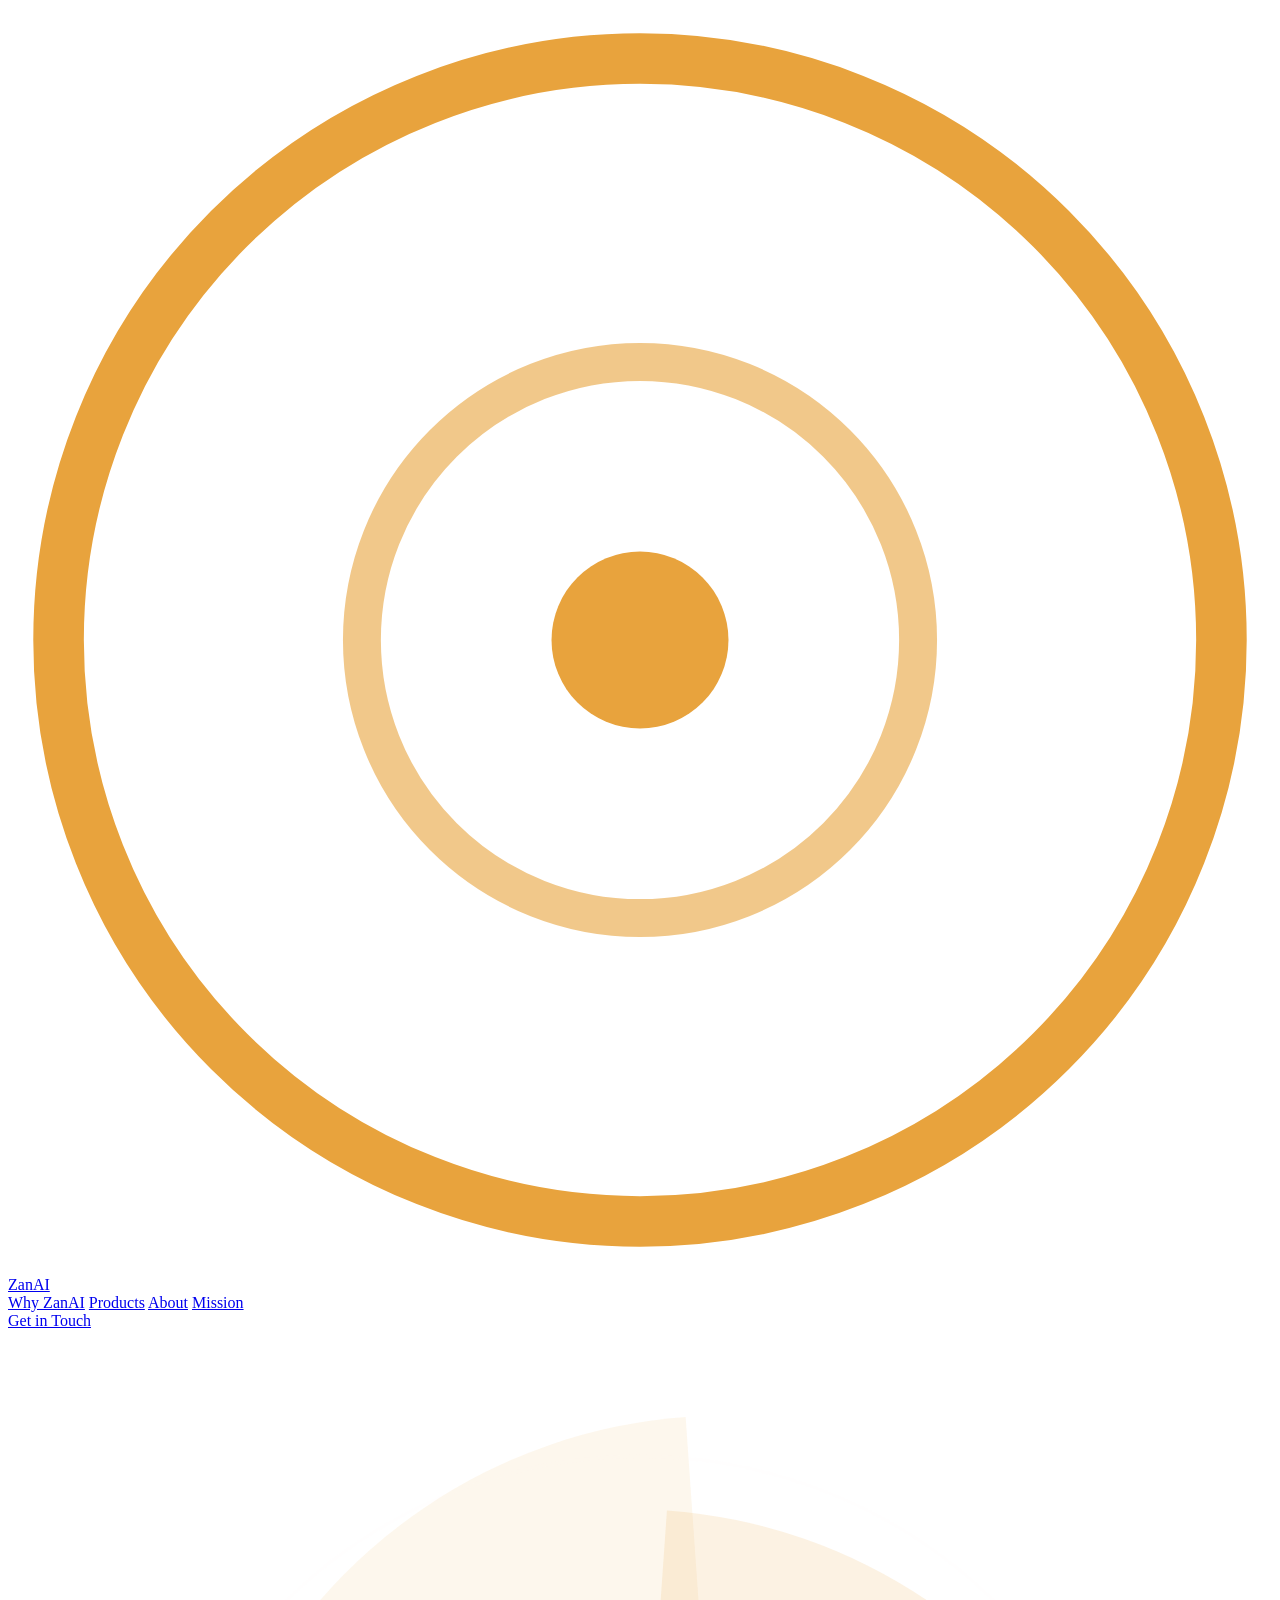
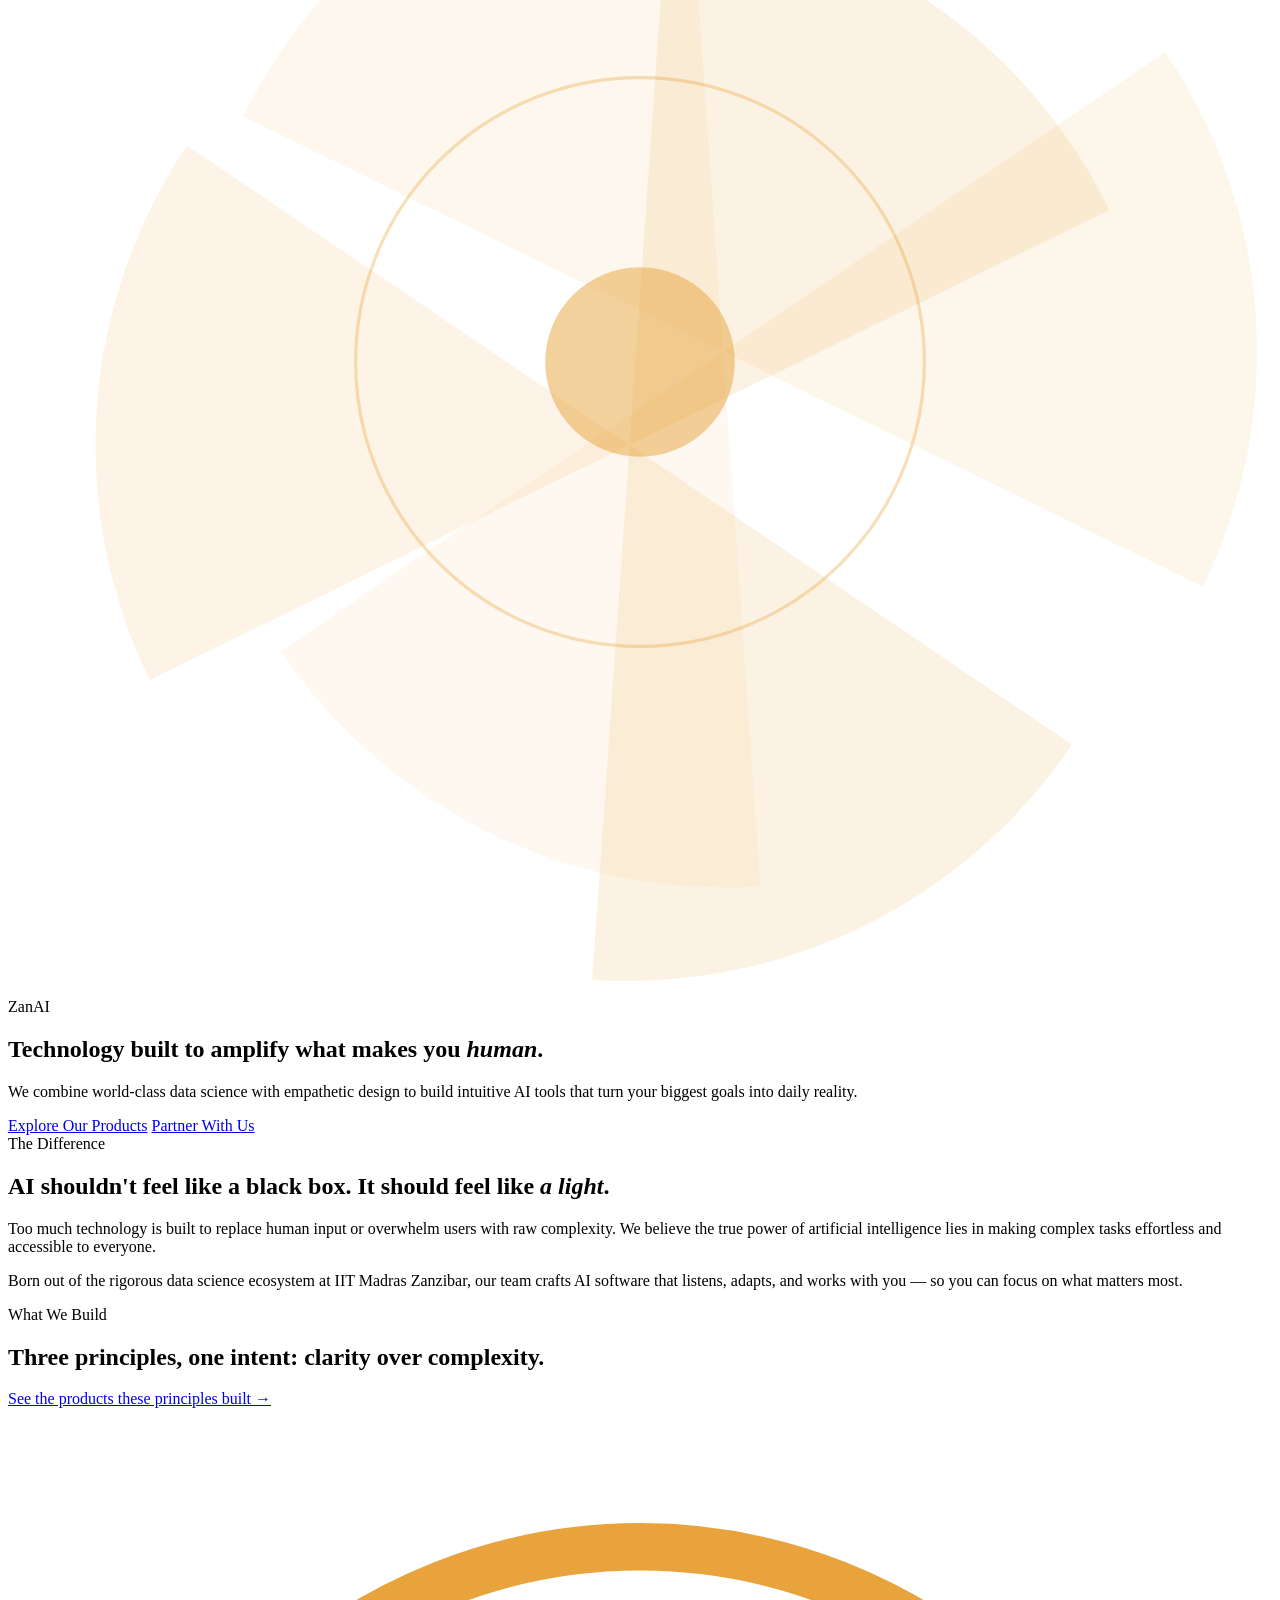
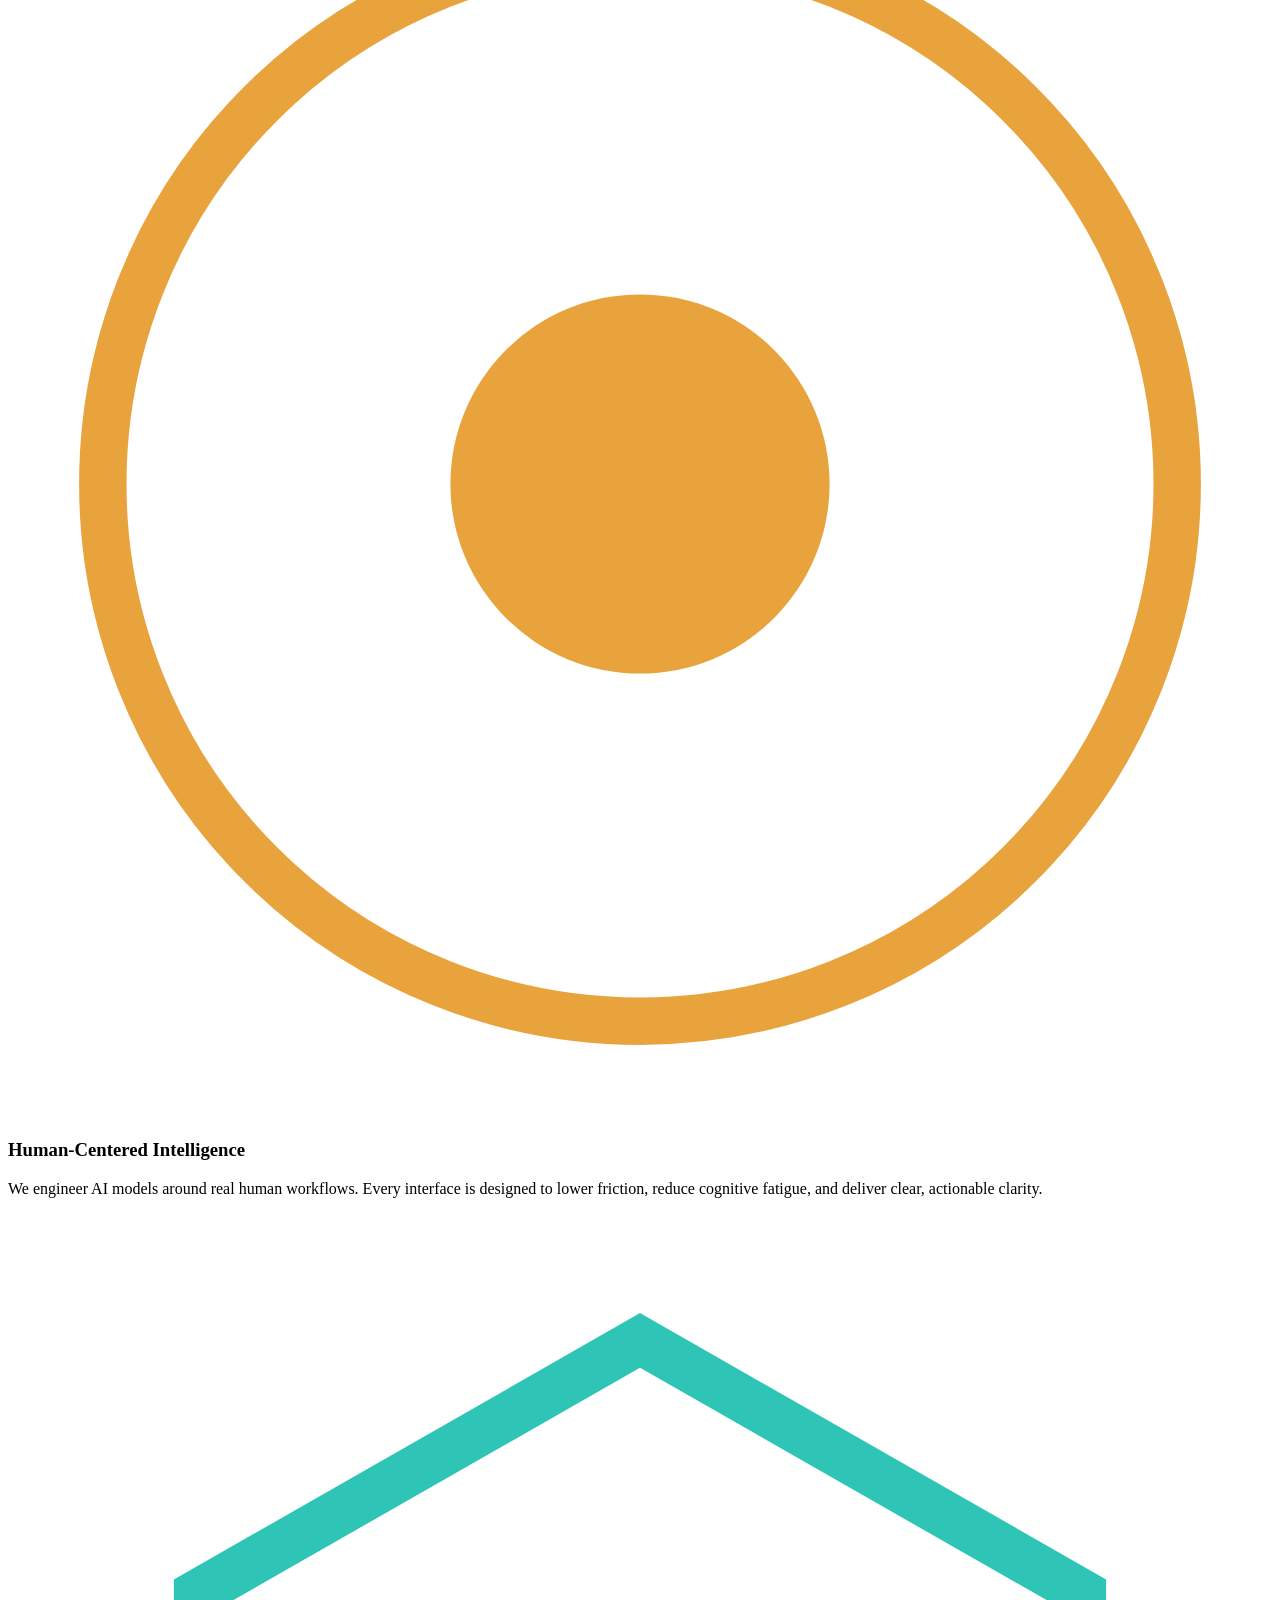
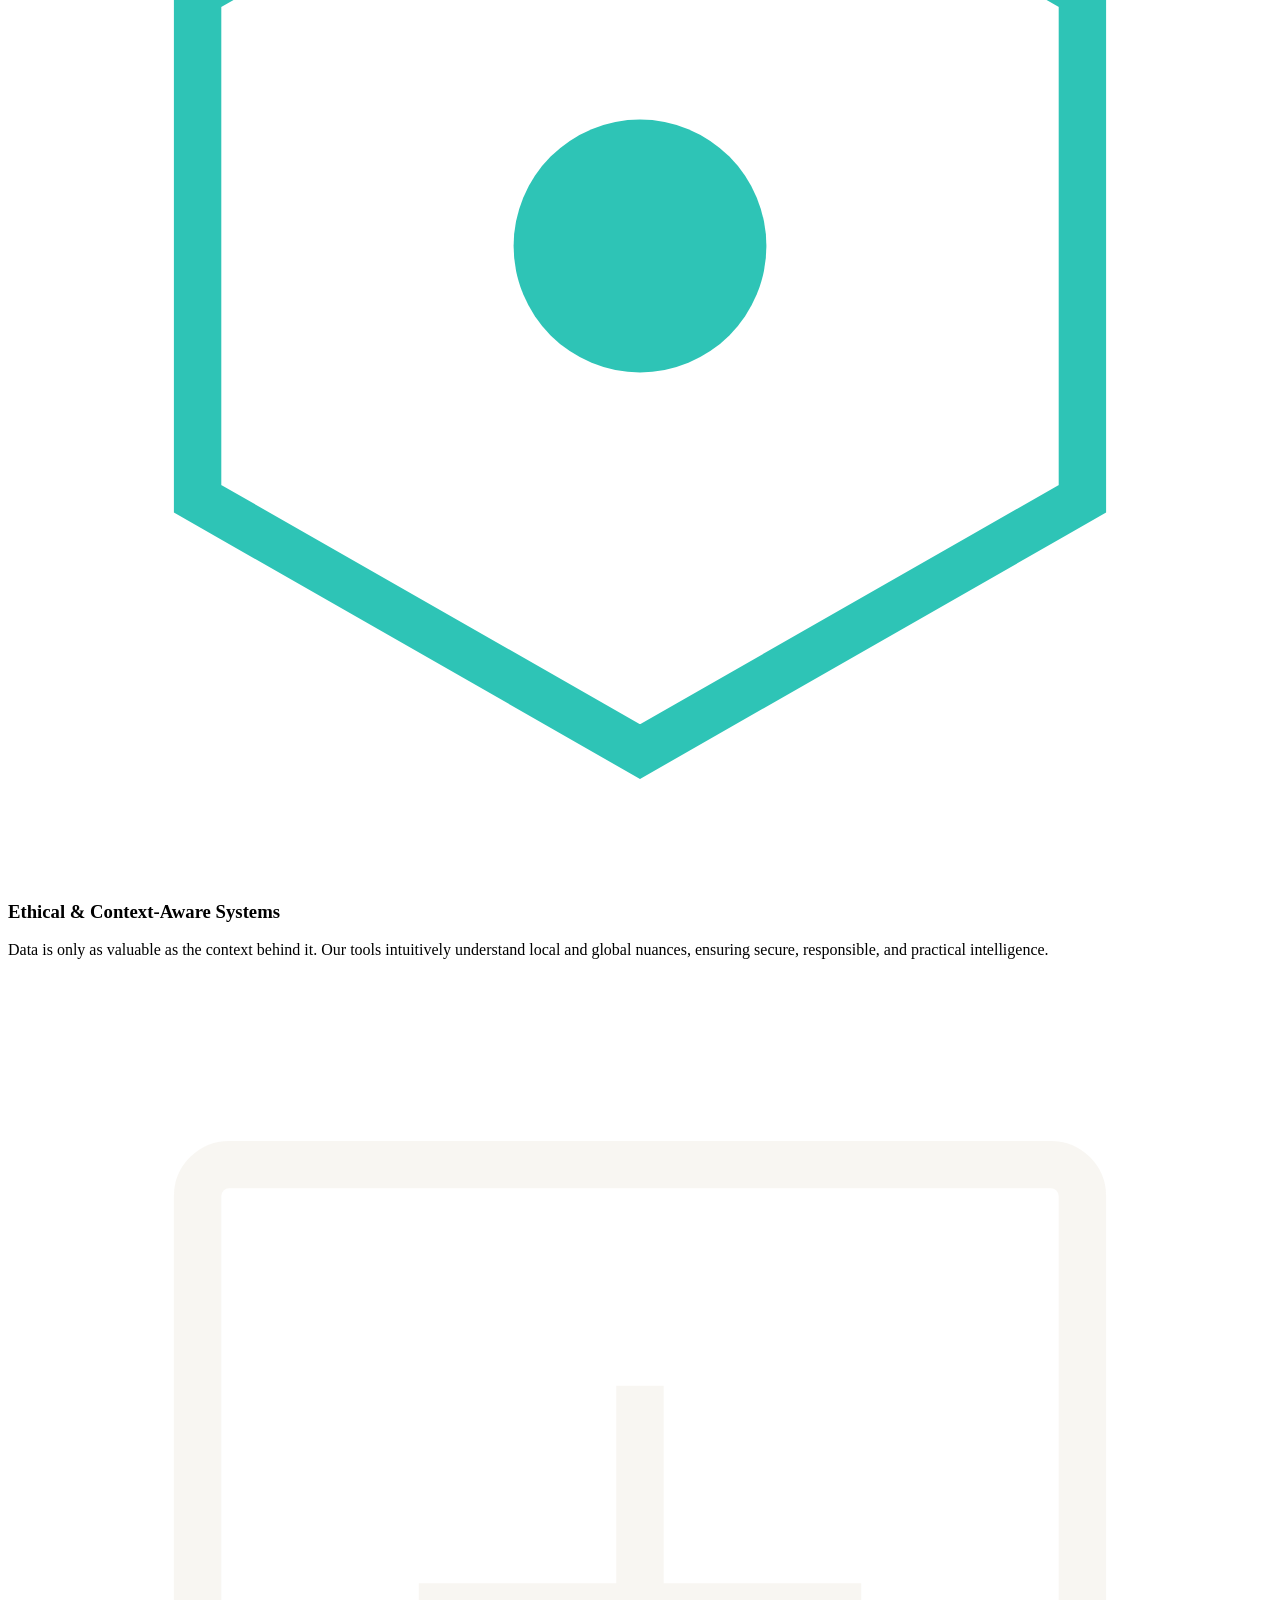
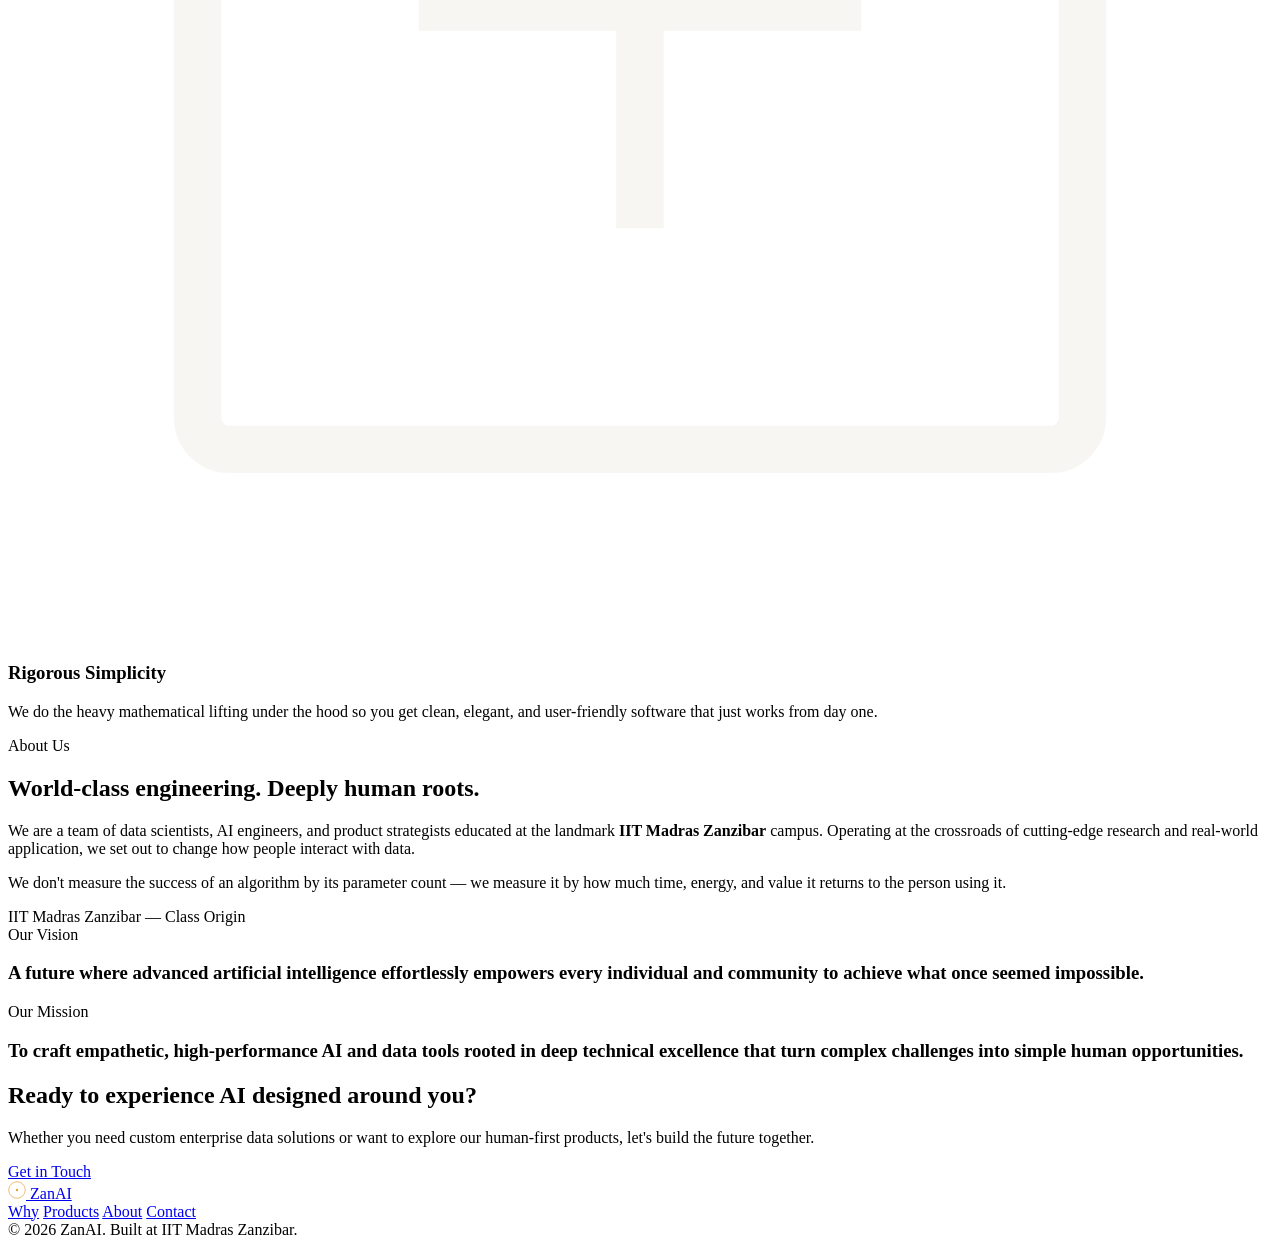
==== index.html @ da0e8fed "Update index.html" ====
<!DOCTYPE html>
<html lang="en">
<head>
<meta charset="UTF-8">
<meta name="viewport" content="width=device-width, initial-scale=1.0">
<title>ZanAI — Technology built to amplify what makes you human.</title>
<meta name="description" content="ZanAI combines world-class data science with empathetic design to build intuitive AI tools that turn your biggest goals into daily reality. Born at IIT Madras Zanzibar.">
<link rel="preconnect" href="https://fonts.googleapis.com">
<link rel="preconnect" href="https://fonts.gstatic.com" crossorigin>
<link href="https://fonts.googleapis.com/css2?family=Fraunces:ital,opsz,wght@0,9..144,300;0,9..144,500;0,9..144,600;1,9..144,400;1,9..144,500&family=Inter:wght@400;500;600&family=IBM+Plex+Mono:wght@400;500&display=swap" rel="stylesheet">
<link rel="icon" href="data:image/svg+xml,%3Csvg xmlns='http://www.w3.org/2000/svg' viewBox='0 0 100 100'%3E%3Ccircle cx='50' cy='50' r='46' fill='%230B0F14'/%3E%3Ccircle cx='50' cy='50' r='24' fill='none' stroke='%23E8A33D' stroke-width='4'/%3E%3Ccircle cx='50' cy='50' r='8' fill='%23E8A33D'/%3E%3C/svg%3E">
<link rel="stylesheet" href="assets/styles.css">
</head>
<body>

<header>
  <nav class="wrap">
    <a href="#top" class="logo">
      <svg class="mark" viewBox="0 0 100 100"><circle cx="50" cy="50" r="46" fill="none" stroke="#E8A33D" stroke-width="4"/><circle cx="50" cy="50" r="22" fill="none" stroke="#E8A33D" stroke-width="3" opacity="0.6"/><circle cx="50" cy="50" r="7" fill="#E8A33D"/></svg>
      ZanAI
    </a>
    <div class="navlinks">
      <a href="#why">Why ZanAI</a>
      <a href="products/">Products</a>
      <a href="#about">About</a>
      <a href="#mission">Mission</a>
    </div>
    <a href="#contact" class="nav-cta">Get in Touch</a>
  </nav>
</header>

<main id="top">

  <!-- HERO -->
  <section class="hero">
    <div class="glow"></div>
    <div class="aperture" id="apertureHero">
      <svg viewBox="0 0 400 400">
        <g id="bladesHero">
          <path class="blade" d="M200 200 L200 40 A160 160 0 0 1 338 120 Z" fill="#E8A33D" opacity="0.14"/>
          <path class="blade" d="M200 200 L338 120 A160 160 0 0 1 338 280 Z" fill="#E8A33D" opacity="0.10"/>
          <path class="blade" d="M200 200 L338 280 A160 160 0 0 1 200 360 Z" fill="#E8A33D" opacity="0.14"/>
          <path class="blade" d="M200 200 L200 360 A160 160 0 0 1 62 280 Z" fill="#E8A33D" opacity="0.08"/>
          <path class="blade" d="M200 200 L62 280 A160 160 0 0 1 62 120 Z" fill="#E8A33D" opacity="0.12"/>
          <path class="blade" d="M200 200 L62 120 A160 160 0 0 1 200 40 Z" fill="#E8A33D" opacity="0.09"/>
        </g>
        <circle cx="200" cy="200" r="160" fill="none" stroke="#F4F1EA" stroke-opacity="0.08"/>
        <circle cx="200" cy="200" r="90" fill="none" stroke="#E8A33D" stroke-opacity="0.35" stroke-width="1"/>
        <circle cx="200" cy="200" r="30" fill="#E8A33D" opacity="0.5"/>
      </svg>
    </div>
    <div class="wrap">
      <div class="hero-inner">
        <div class="eyebrow">ZanAI</div>
        <h1>Technology built to amplify what makes you <em>human</em>.</h1>
        <p class="sub">We combine world-class data science with empathetic design to build intuitive AI tools that turn your biggest goals into daily reality.</p>
        <div class="cta-row">
          <a href="products/" class="btn btn-primary">Explore Our Products</a>
          <a href="#contact" class="btn btn-secondary">Partner With Us</a>
        </div>
      </div>
    </div>
  </section>

  <!-- WHY -->
  <section class="why panel" id="why">
    <div class="glow"></div>
    <div class="wrap why-inner reveal">
      <div class="eyebrow">The Difference</div>
      <h2>AI shouldn't feel like a <span class="strike">black box</span>. It should feel like <em>a light</em>.</h2>
      <p>Too much technology is built to replace human input or overwhelm users with raw complexity. We believe the true power of artificial intelligence lies in making complex tasks effortless and accessible to everyone.</p>
      <p>Born out of the rigorous data science ecosystem at IIT Madras Zanzibar, our team crafts AI software that listens, adapts, and works with you — so you can focus on what matters most.</p>
    </div>
  </section>

  <!-- WHAT WE BUILD -->
  <section id="build">
    <div class="wrap">
      <div class="pillars-head reveal">
        <div class="eyebrow">What We Build</div>
        <h2>Three principles, one intent: clarity over complexity.</h2>
      </div>
      <div class="reveal" style="margin-bottom:44px;">
        <a href="products/" class="btn btn-secondary">See the products these principles built →</a>
      </div>
    </div>
    <div class="wrap">
      <div class="pillars reveal">
        <div class="pillar">
          <svg class="pillar-glyph" viewBox="0 0 40 40"><circle cx="20" cy="20" r="17" fill="none" stroke="#E8A33D" stroke-width="1.5"/><circle cx="20" cy="20" r="6" fill="#E8A33D"/></svg>
          <h3>Human-Centered Intelligence</h3>
          <p>We engineer AI models around real human workflows. Every interface is designed to lower friction, reduce cognitive fatigue, and deliver clear, actionable clarity.</p>
        </div>
        <div class="pillar">
          <svg class="pillar-glyph" viewBox="0 0 40 40"><path d="M20 4 L34 12 V28 L20 36 L6 28 V12 Z" fill="none" stroke="#2EC4B6" stroke-width="1.5"/><circle cx="20" cy="20" r="4" fill="#2EC4B6"/></svg>
          <h3>Ethical &amp; Context-Aware Systems</h3>
          <p>Data is only as valuable as the context behind it. Our tools intuitively understand local and global nuances, ensuring secure, responsible, and practical intelligence.</p>
        </div>
        <div class="pillar">
          <svg class="pillar-glyph" viewBox="0 0 40 40"><rect x="6" y="6" width="28" height="28" rx="1" fill="none" stroke="#F4F1EA" stroke-opacity="0.6" stroke-width="1.5"/><path d="M13 20 H27 M20 13 V27" stroke="#F4F1EA" stroke-opacity="0.6" stroke-width="1.5"/></svg>
          <h3>Rigorous Simplicity</h3>
          <p>We do the heavy mathematical lifting under the hood so you get clean, elegant, and user-friendly software that just works from day one.</p>
        </div>
      </div>
    </div>
  </section>

  <!-- ABOUT -->
  <section class="about panel" id="about">
    <div class="wrap about-grid">
      <div class="reveal">
        <div class="eyebrow">About Us</div>
        <h2>World-class engineering. Deeply human roots.</h2>
      </div>
      <div class="about-copy reveal">
        <p>We are a team of data scientists, AI engineers, and product strategists educated at the landmark <strong>IIT Madras Zanzibar</strong> campus. Operating at the crossroads of cutting-edge research and real-world application, we set out to change how people interact with data.</p>
        <p>We don't measure the success of an algorithm by its parameter count — we measure it by how much time, energy, and value it returns to the person using it.</p>
        <div class="campus-tag"><span class="dot"></span> IIT Madras Zanzibar — Class Origin</div>
      </div>
    </div>
  </section>

  <!-- MISSION -->
  <section id="mission">
    <div class="wrap">
      <div class="mission-grid">
        <div class="mission-col reveal">
          <div class="eyebrow">Our Vision</div>
          <h3>A future where advanced artificial intelligence effortlessly empowers every individual and community to achieve what once seemed impossible.</h3>
        </div>
        <div class="divider"></div>
        <div class="mission-col reveal">
          <div class="eyebrow">Our Mission</div>
          <h3>To craft empathetic, high-performance AI and data tools rooted in deep technical excellence that turn complex challenges into simple human opportunities.</h3>
        </div>
      </div>
    </div>
  </section>

  <!-- CLOSING CTA -->
  <section class="closing panel" id="contact">
    <div class="glow"></div>
    <div class="wrap closing-inner reveal">
      <h2>Ready to experience AI designed around you?</h2>
      <p>Whether you need custom enterprise data solutions or want to explore our human-first products, let's build the future together.</p>
      <a href="mailto:hello@zanai.io" class="btn btn-primary">Get in Touch</a>
    </div>
  </section>

</main>

<footer>
  <div class="wrap footer-inner">
    <a href="#top" class="logo">
      <svg class="mark" viewBox="0 0 100 100" style="width:18px;height:18px;"><circle cx="50" cy="50" r="46" fill="none" stroke="#E8A33D" stroke-width="4"/><circle cx="50" cy="50" r="7" fill="#E8A33D"/></svg>
      ZanAI
    </a>
    <div class="footer-links">
      <a href="#why">Why</a>
      <a href="products/">Products</a>
      <a href="#about">About</a>
      <a href="#contact">Contact</a>
    </div>
    <div class="copyright">© <span id="year"></span> ZanAI. Built at IIT Madras Zanzibar.</div>
  </div>
</footer>

<script>
  document.getElementById('year').textContent = new Date().getFullYear();

  // Scroll reveal
  const reveals = document.querySelectorAll('.reveal');
  if ('IntersectionObserver' in window){
    const io = new IntersectionObserver((entries)=>{
      entries.forEach(e=>{
        if(e.isIntersecting){ e.target.classList.add('in-view'); io.unobserve(e.target); }
      });
    },{threshold:0.15});
    reveals.forEach(r=>io.observe(r));
  } else {
    reveals.forEach(r=>r.classList.add('in-view'));
  }

  // Aperture blades open slightly on load (light breaking through the black box)
  window.addEventListener('load', ()=>{
    const blades = document.querySelectorAll('#bladesHero .blade');
    setTimeout(()=>{
      blades.forEach((b,i)=>{
        b.style.transform = 'scale(1.06) rotate(' + (i%2===0 ? 4 : -4) + 'deg)';
      });
    }, 300);
  });
</script>

</body>
</html>
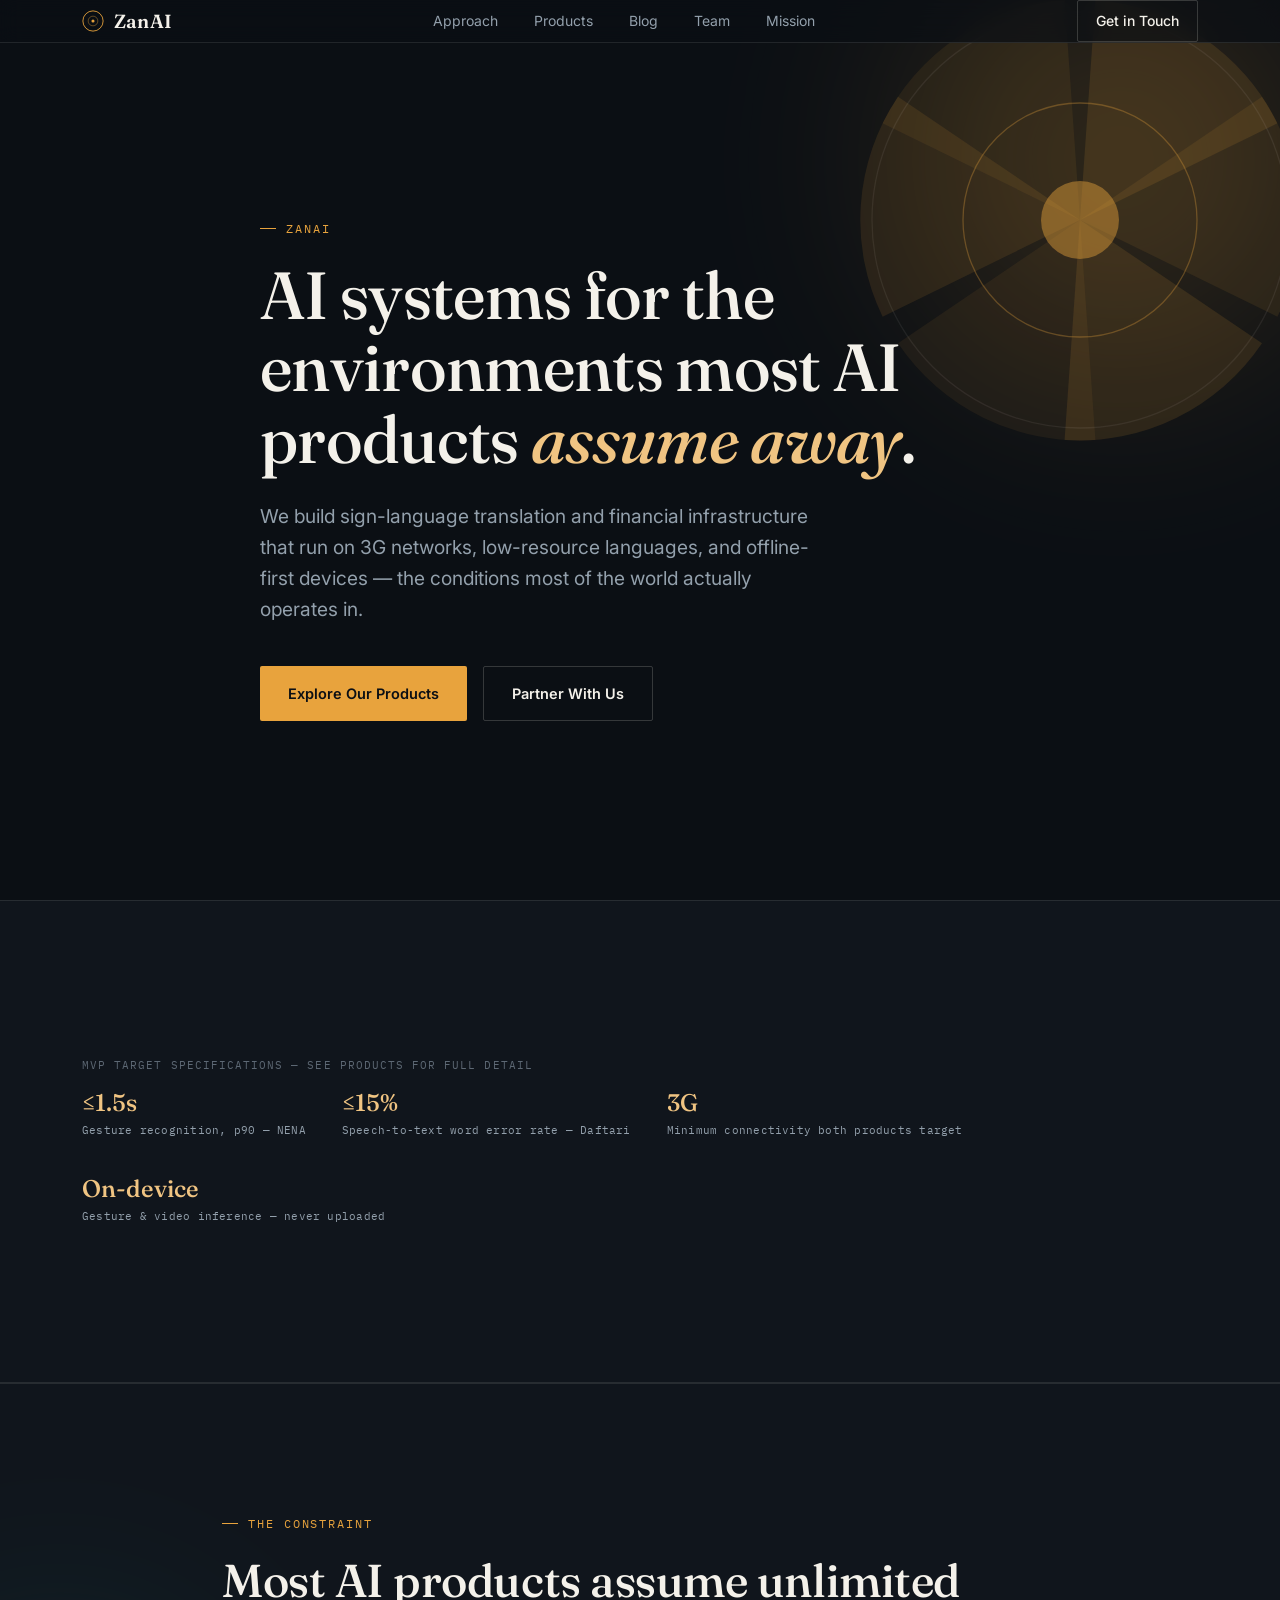
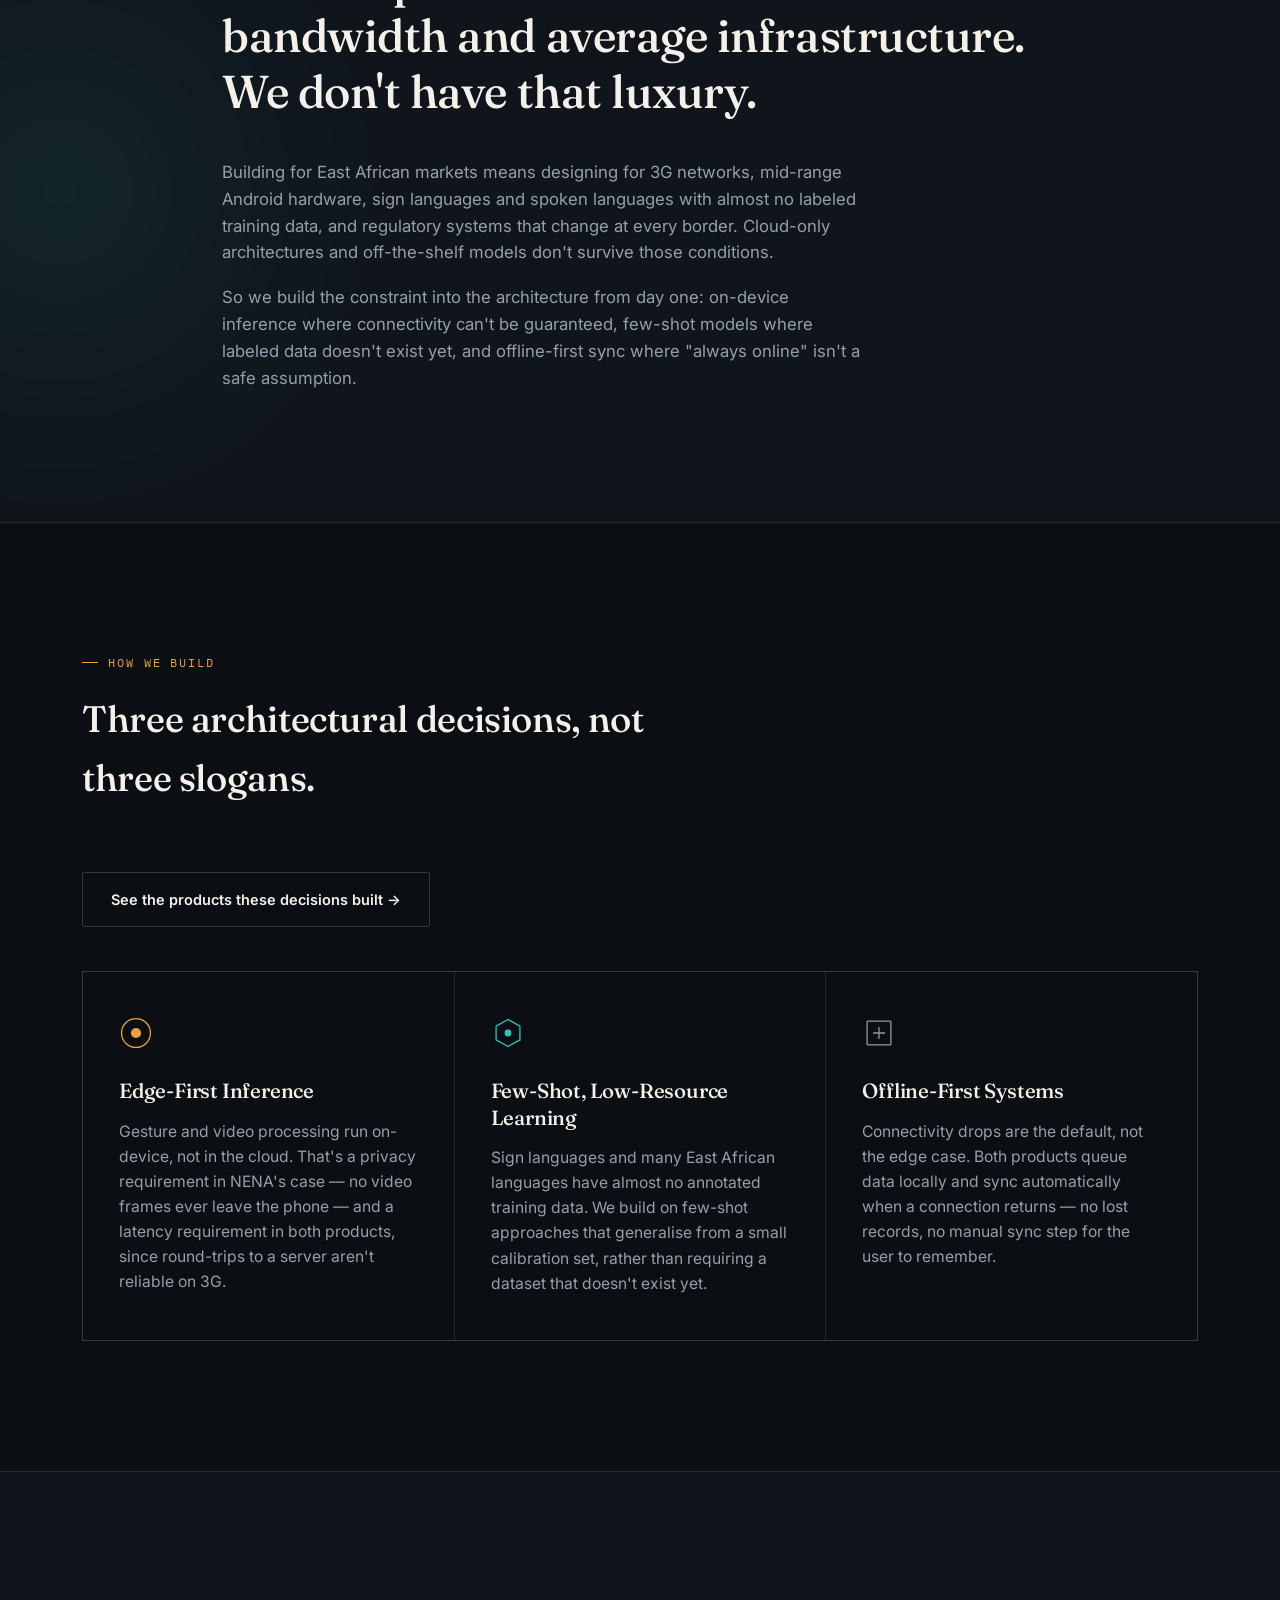
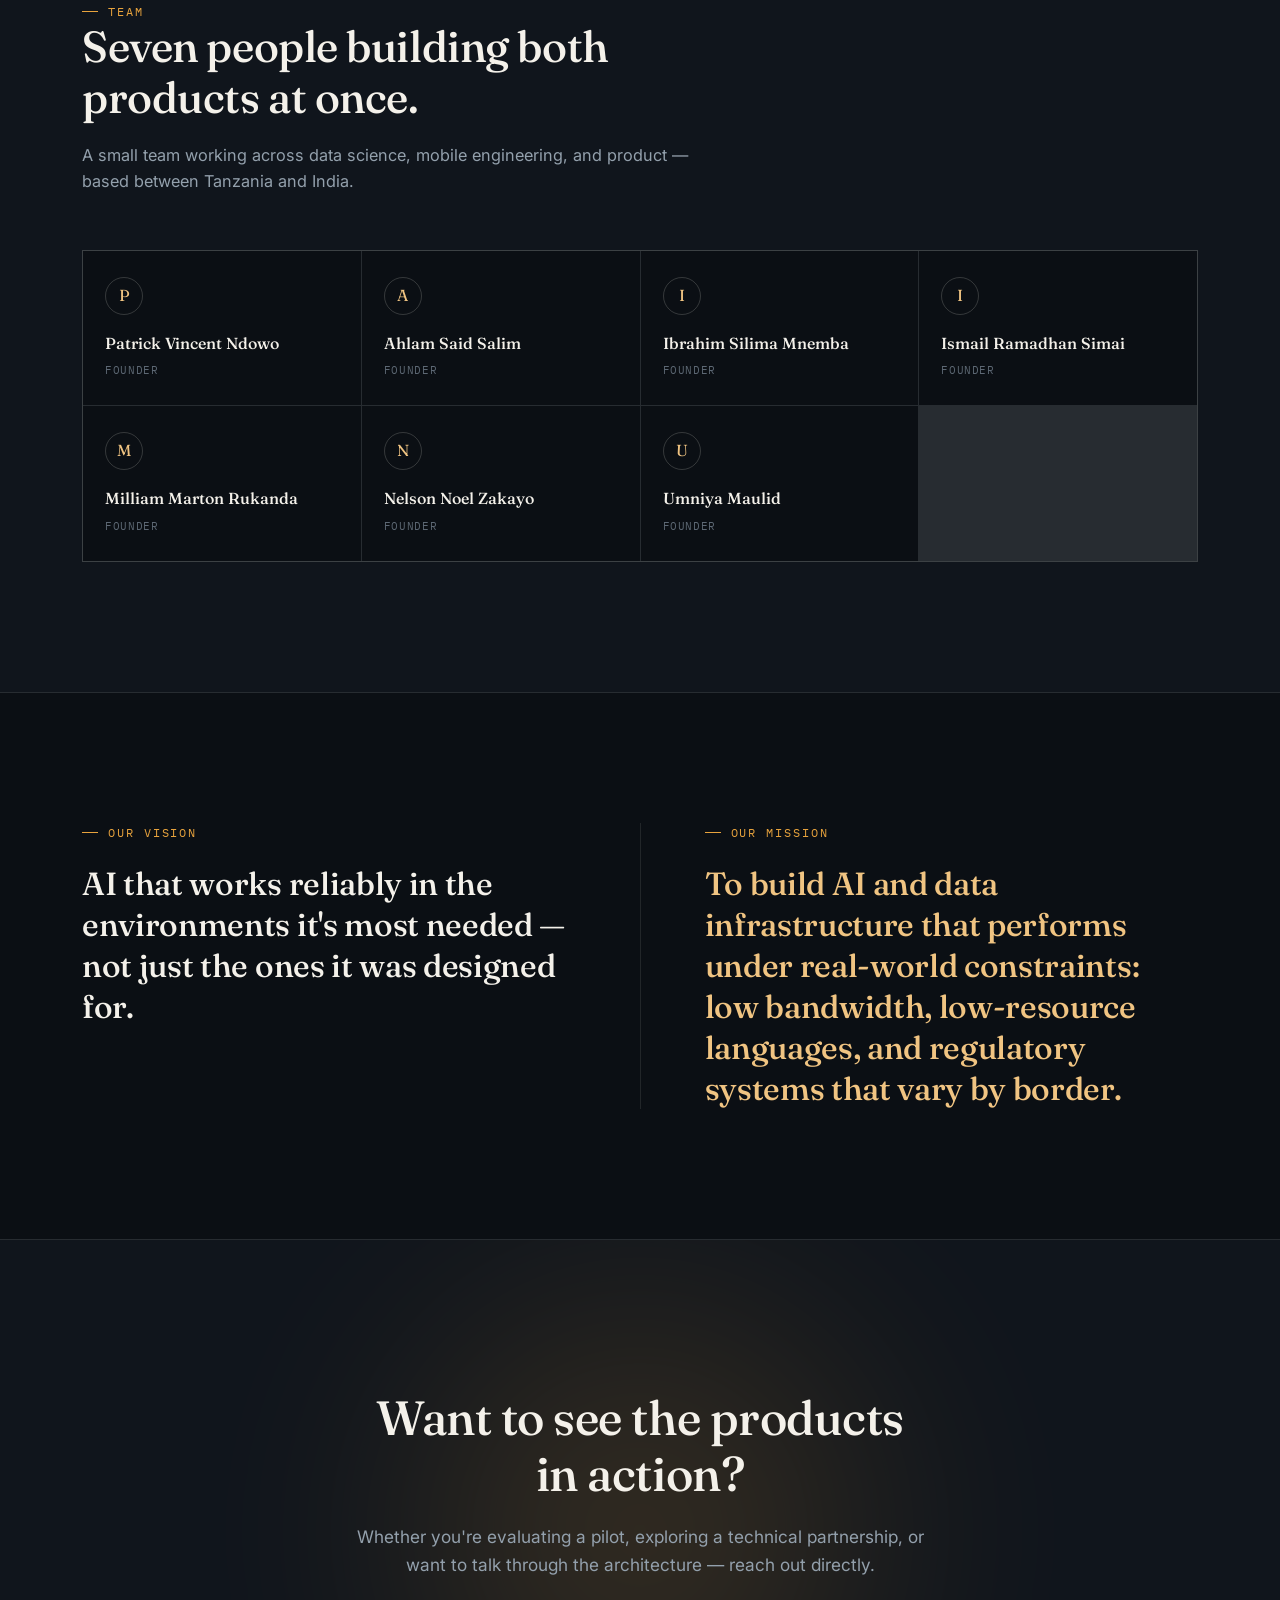
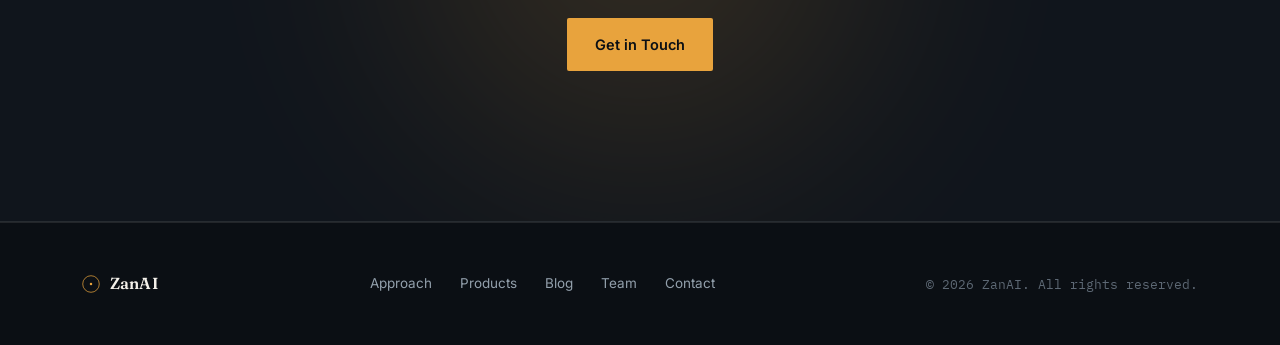
==== commit 925576d9: "Revise index.html for updated content and navigation Updated the website content to reflect new mess" ====
--- a/index.html
+++ b/index.html
@@ -4,7 +4,7 @@
 <meta charset="UTF-8">
 <meta name="viewport" content="width=device-width, initial-scale=1.0">
 <title>ZanAI — Technology built to amplify what makes you human.</title>
-<meta name="description" content="ZanAI combines world-class data science with empathetic design to build intuitive AI tools that turn your biggest goals into daily reality. Born at IIT Madras Zanzibar.">
+<meta name="description" content="ZanAI builds AI systems for constrained environments — sign-language translation and financial infrastructure that work on 3G networks, low-resource languages, and offline-first devices.">
 <link rel="preconnect" href="https://fonts.googleapis.com">
 <link rel="preconnect" href="https://fonts.gstatic.com" crossorigin>
 <link href="https://fonts.googleapis.com/css2?family=Fraunces:ital,opsz,wght@0,9..144,300;0,9..144,500;0,9..144,600;1,9..144,400;1,9..144,500&family=Inter:wght@400;500;600&family=IBM+Plex+Mono:wght@400;500&display=swap" rel="stylesheet">
@@ -20,9 +20,10 @@
       ZanAI
     </a>
     <div class="navlinks">
-      <a href="#why">Why ZanAI</a>
+      <a href="#why">Approach</a>
       <a href="products/">Products</a>
-      <a href="#about">About</a>
+      <a href="blog/">Blog</a>
+      <a href="#team">Team</a>
       <a href="#mission">Mission</a>
     </div>
     <a href="#contact" class="nav-cta">Get in Touch</a>
@@ -52,11 +53,36 @@
     <div class="wrap">
       <div class="hero-inner">
         <div class="eyebrow">ZanAI</div>
-        <h1>Technology built to amplify what makes you <em>human</em>.</h1>
-        <p class="sub">We combine world-class data science with empathetic design to build intuitive AI tools that turn your biggest goals into daily reality.</p>
+        <h1>AI systems for the environments most AI products <em>assume away</em>.</h1>
+        <p class="sub">We build sign-language translation and financial infrastructure that run on 3G networks, low-resource languages, and offline-first devices — the conditions most of the world actually operates in.</p>
         <div class="cta-row">
           <a href="products/" class="btn btn-primary">Explore Our Products</a>
           <a href="#contact" class="btn btn-secondary">Partner With Us</a>
+        </div>
+      </div>
+    </div>
+  </section>
+
+  <!-- PROOF STRIP -->
+  <section class="proof-strip">
+    <div class="wrap">
+      <div class="proof-label">MVP Target Specifications — See Products for Full Detail</div>
+      <div class="proof-row">
+        <div class="proof-item">
+          <div class="val">≤1.5s</div>
+          <div class="lbl">Gesture recognition, p90 — NENA</div>
+        </div>
+        <div class="proof-item">
+          <div class="val">≤15%</div>
+          <div class="lbl">Speech-to-text word error rate — Daftari</div>
+        </div>
+        <div class="proof-item">
+          <div class="val">3G</div>
+          <div class="lbl">Minimum connectivity both products target</div>
+        </div>
+        <div class="proof-item">
+          <div class="val">On-device</div>
+          <div class="lbl">Gesture &amp; video inference — never uploaded</div>
         </div>
       </div>
     </div>
@@ -66,10 +92,10 @@
   <section class="why panel" id="why">
     <div class="glow"></div>
     <div class="wrap why-inner reveal">
-      <div class="eyebrow">The Difference</div>
-      <h2>AI shouldn't feel like a <span class="strike">black box</span>. It should feel like <em>a light</em>.</h2>
-      <p>Too much technology is built to replace human input or overwhelm users with raw complexity. We believe the true power of artificial intelligence lies in making complex tasks effortless and accessible to everyone.</p>
-      <p>Born out of the rigorous data science ecosystem at IIT Madras Zanzibar, our team crafts AI software that listens, adapts, and works with you — so you can focus on what matters most.</p>
+      <div class="eyebrow">The Constraint</div>
+      <h2>Most AI products assume unlimited bandwidth and average infrastructure. We don't have that luxury.</h2>
+      <p>Building for East African markets means designing for 3G networks, mid-range Android hardware, sign languages and spoken languages with almost no labeled training data, and regulatory systems that change at every border. Cloud-only architectures and off-the-shelf models don't survive those conditions.</p>
+      <p>So we build the constraint into the architecture from day one: on-device inference where connectivity can't be guaranteed, few-shot models where labeled data doesn't exist yet, and offline-first sync where "always online" isn't a safe assumption.</p>
     </div>
   </section>
 
@@ -77,45 +103,50 @@
   <section id="build">
     <div class="wrap">
       <div class="pillars-head reveal">
-        <div class="eyebrow">What We Build</div>
-        <h2>Three principles, one intent: clarity over complexity.</h2>
+        <div class="eyebrow">How We Build</div>
+        <h2>Three architectural decisions, not three slogans.</h2>
       </div>
       <div class="reveal" style="margin-bottom:44px;">
-        <a href="products/" class="btn btn-secondary">See the products these principles built →</a>
+        <a href="products/" class="btn btn-secondary">See the products these decisions built →</a>
       </div>
     </div>
     <div class="wrap">
       <div class="pillars reveal">
         <div class="pillar">
           <svg class="pillar-glyph" viewBox="0 0 40 40"><circle cx="20" cy="20" r="17" fill="none" stroke="#E8A33D" stroke-width="1.5"/><circle cx="20" cy="20" r="6" fill="#E8A33D"/></svg>
-          <h3>Human-Centered Intelligence</h3>
-          <p>We engineer AI models around real human workflows. Every interface is designed to lower friction, reduce cognitive fatigue, and deliver clear, actionable clarity.</p>
+          <h3>Edge-First Inference</h3>
+          <p>Gesture and video processing run on-device, not in the cloud. That's a privacy requirement in NENA's case — no video frames ever leave the phone — and a latency requirement in both products, since round-trips to a server aren't reliable on 3G.</p>
         </div>
         <div class="pillar">
           <svg class="pillar-glyph" viewBox="0 0 40 40"><path d="M20 4 L34 12 V28 L20 36 L6 28 V12 Z" fill="none" stroke="#2EC4B6" stroke-width="1.5"/><circle cx="20" cy="20" r="4" fill="#2EC4B6"/></svg>
-          <h3>Ethical &amp; Context-Aware Systems</h3>
-          <p>Data is only as valuable as the context behind it. Our tools intuitively understand local and global nuances, ensuring secure, responsible, and practical intelligence.</p>
+          <h3>Few-Shot, Low-Resource Learning</h3>
+          <p>Sign languages and many East African languages have almost no annotated training data. We build on few-shot approaches that generalise from a small calibration set, rather than requiring a dataset that doesn't exist yet.</p>
         </div>
         <div class="pillar">
           <svg class="pillar-glyph" viewBox="0 0 40 40"><rect x="6" y="6" width="28" height="28" rx="1" fill="none" stroke="#F4F1EA" stroke-opacity="0.6" stroke-width="1.5"/><path d="M13 20 H27 M20 13 V27" stroke="#F4F1EA" stroke-opacity="0.6" stroke-width="1.5"/></svg>
-          <h3>Rigorous Simplicity</h3>
-          <p>We do the heavy mathematical lifting under the hood so you get clean, elegant, and user-friendly software that just works from day one.</p>
-        </div>
-      </div>
-    </div>
-  </section>
-
-  <!-- ABOUT -->
-  <section class="about panel" id="about">
-    <div class="wrap about-grid">
-      <div class="reveal">
-        <div class="eyebrow">About Us</div>
-        <h2>World-class engineering. Deeply human roots.</h2>
-      </div>
-      <div class="about-copy reveal">
-        <p>We are a team of data scientists, AI engineers, and product strategists educated at the landmark <strong>IIT Madras Zanzibar</strong> campus. Operating at the crossroads of cutting-edge research and real-world application, we set out to change how people interact with data.</p>
-        <p>We don't measure the success of an algorithm by its parameter count — we measure it by how much time, energy, and value it returns to the person using it.</p>
-        <div class="campus-tag"><span class="dot"></span> IIT Madras Zanzibar — Class Origin</div>
+          <h3>Offline-First Systems</h3>
+          <p>Connectivity drops are the default, not the edge case. Both products queue data locally and sync automatically when a connection returns — no lost records, no manual sync step for the user to remember.</p>
+        </div>
+      </div>
+    </div>
+  </section>
+
+  <!-- TEAM -->
+  <section class="about panel" id="team">
+    <div class="wrap">
+      <div class="reveal" style="margin-bottom:56px;max-width:640px;">
+        <div class="eyebrow">Team</div>
+        <h2>Seven people building both products at once.</h2>
+        <p style="color:var(--muted);font-size:1.02rem;margin-top:18px;">A small team working across data science, mobile engineering, and product — based between Tanzania and India.</p>
+      </div>
+      <div class="team-grid reveal">
+        <div class="team-card"><div class="initial">P</div><div class="name">Patrick Vincent Ndowo</div><div class="role">Founder</div></div>
+        <div class="team-card"><div class="initial">A</div><div class="name">Ahlam Said Salim</div><div class="role">Founder</div></div>
+        <div class="team-card"><div class="initial">I</div><div class="name">Ibrahim Silima Mnemba</div><div class="role">Founder</div></div>
+        <div class="team-card"><div class="initial">I</div><div class="name">Ismail Ramadhan Simai</div><div class="role">Founder</div></div>
+        <div class="team-card"><div class="initial">M</div><div class="name">Milliam Marton Rukanda</div><div class="role">Founder</div></div>
+        <div class="team-card"><div class="initial">N</div><div class="name">Nelson Noel Zakayo</div><div class="role">Founder</div></div>
+        <div class="team-card"><div class="initial">U</div><div class="name">Umniya Maulid</div><div class="role">Founder</div></div>
       </div>
     </div>
   </section>
@@ -126,12 +157,12 @@
       <div class="mission-grid">
         <div class="mission-col reveal">
           <div class="eyebrow">Our Vision</div>
-          <h3>A future where advanced artificial intelligence effortlessly empowers every individual and community to achieve what once seemed impossible.</h3>
+          <h3>AI that works reliably in the environments it's most needed — not just the ones it was designed for.</h3>
         </div>
         <div class="divider"></div>
         <div class="mission-col reveal">
           <div class="eyebrow">Our Mission</div>
-          <h3>To craft empathetic, high-performance AI and data tools rooted in deep technical excellence that turn complex challenges into simple human opportunities.</h3>
+          <h3>To build AI and data infrastructure that performs under real-world constraints: low bandwidth, low-resource languages, and regulatory systems that vary by border.</h3>
         </div>
       </div>
     </div>
@@ -141,8 +172,8 @@
   <section class="closing panel" id="contact">
     <div class="glow"></div>
     <div class="wrap closing-inner reveal">
-      <h2>Ready to experience AI designed around you?</h2>
-      <p>Whether you need custom enterprise data solutions or want to explore our human-first products, let's build the future together.</p>
+      <h2>Want to see the products in action?</h2>
+      <p>Whether you're evaluating a pilot, exploring a technical partnership, or want to talk through the architecture — reach out directly.</p>
       <a href="mailto:hello@zanai.io" class="btn btn-primary">Get in Touch</a>
     </div>
   </section>
@@ -156,12 +187,13 @@
       ZanAI
     </a>
     <div class="footer-links">
-      <a href="#why">Why</a>
+      <a href="#why">Approach</a>
       <a href="products/">Products</a>
-      <a href="#about">About</a>
+      <a href="blog/">Blog</a>
+      <a href="#team">Team</a>
       <a href="#contact">Contact</a>
     </div>
-    <div class="copyright">© <span id="year"></span> ZanAI. Built at IIT Madras Zanzibar.</div>
+    <div class="copyright">© <span id="year"></span> ZanAI. All rights reserved.</div>
   </div>
 </footer>
 
--- a/assets/styles.css
+++ b/assets/styles.css
@@ -0,0 +1,314 @@
+/* ==========================================================================
+   ZanAI shared design system
+   Fraunces (display) + Inter (body) + IBM Plex Mono (labels/eyebrows)
+   Signature motif: the aperture — light breaking through the black box
+   ========================================================================== */
+  :root{
+    --bg:#0B0F14;
+    --bg-panel:#10151C;
+    --bg-panel-2:#141B24;
+    --text:#F4F1EA;
+    --muted:#93A0AC;
+    --muted-dim:#5D6874;
+    --gold:#E8A33D;
+    --gold-soft:#F0C482;
+    --teal:#2EC4B6;
+    --line:rgba(244,241,234,0.10);
+    --line-strong:rgba(244,241,234,0.18);
+    --radius:2px;
+    --container:1180px;
+  }
+  *{margin:0;padding:0;box-sizing:border-box;}
+  html{scroll-behavior:smooth;}
+  body{
+    background:var(--bg);
+    color:var(--text);
+    font-family:'Inter',sans-serif;
+    font-size:16px;
+    line-height:1.6;
+    -webkit-font-smoothing:antialiased;
+    overflow-x:hidden;
+  }
+  img,svg{display:block;max-width:100%;}
+  a{color:inherit;text-decoration:none;}
+  .wrap{max-width:var(--container);margin:0 auto;padding:0 32px;}
+  .eyebrow{
+    font-family:'IBM Plex Mono',monospace;
+    font-size:12px;
+    letter-spacing:0.16em;
+    text-transform:uppercase;
+    color:var(--gold);
+    display:flex;align-items:center;gap:10px;
+  }
+  .eyebrow::before{content:'';width:16px;height:1px;background:var(--gold);display:inline-block;}
+  h1,h2,h3{font-family:'Fraunces',serif;font-weight:500;letter-spacing:-0.01em;}
+  em{font-style:italic;color:var(--gold-soft);font-weight:500;}
+  :focus-visible{outline:2px solid var(--gold);outline-offset:3px;}
+
+  /* ---------- Aperture graphic (signature element) ---------- */
+  .aperture{position:absolute;pointer-events:none;}
+  .aperture svg{width:100%;height:100%;}
+  .blade{
+    transform-origin:200px 200px;
+    transition:transform 1.4s cubic-bezier(.16,1,.3,1);
+  }
+  .glow{
+    position:absolute;
+    border-radius:50%;
+    filter:blur(90px);
+    opacity:0.55;
+    pointer-events:none;
+  }
+
+  /* ---------- Nav ---------- */
+  header{
+    position:fixed;top:0;left:0;right:0;z-index:50;
+    background:rgba(11,15,20,0.72);
+    backdrop-filter:blur(10px);
+    border-bottom:1px solid var(--line);
+  }
+  nav{
+    max-width:var(--container);margin:0 auto;padding:20px 32px;
+    display:flex;align-items:center;justify-content:space-between;
+  }
+  .logo{
+    display:flex;align-items:center;gap:10px;
+    font-family:'Fraunces',serif;font-weight:600;font-size:19px;letter-spacing:0.01em;
+  }
+  .logo .mark{width:22px;height:22px;}
+  .navlinks{display:flex;gap:36px;font-size:14px;color:var(--muted);}
+  .navlinks a:hover{color:var(--text);}
+  .nav-cta{
+    font-size:14px;font-weight:500;
+    padding:9px 18px;
+    border:1px solid var(--line-strong);
+    border-radius:var(--radius);
+    transition:border-color .25s, color .25s;
+  }
+  .nav-cta:hover{border-color:var(--gold);color:var(--gold-soft);}
+  .nav-toggle{display:none;}
+
+  /* ---------- Hero ---------- */
+  .hero{
+    position:relative;
+    min-height:100vh;
+    display:flex;align-items:center;
+    padding-top:120px;padding-bottom:80px;
+    overflow:hidden;
+  }
+  .hero .glow{
+    width:640px;height:640px;
+    top:-160px;right:-160px;
+    background:radial-gradient(circle,var(--gold) 0%, transparent 70%);
+    opacity:0.22;
+  }
+  .hero .aperture{width:520px;height:520px;top:-40px;right:-60px;opacity:0.9;}
+  .hero-inner{position:relative;z-index:2;max-width:760px;}
+  .hero h1{
+    font-size:clamp(2.4rem,5.2vw,4.4rem);
+    line-height:1.08;
+    margin:22px 0 26px;
+  }
+  .hero .sub{
+    font-size:clamp(1.02rem,1.6vw,1.2rem);
+    color:var(--muted);
+    max-width:560px;
+    margin-bottom:42px;
+  }
+  .cta-row{display:flex;gap:16px;flex-wrap:wrap;}
+  .btn{
+    font-family:'Inter',sans-serif;
+    font-size:14.5px;font-weight:600;
+    padding:15px 28px;
+    border-radius:var(--radius);
+    display:inline-flex;align-items:center;gap:8px;
+    transition:transform .25s, box-shadow .25s, background .25s, border-color .25s, color .25s;
+    cursor:pointer;border:none;
+  }
+  .btn-primary{background:var(--gold);color:#0B0F14;}
+  .btn-primary:hover{transform:translateY(-2px);box-shadow:0 10px 30px -8px rgba(232,163,61,0.55);}
+  .btn-secondary{background:transparent;color:var(--text);border:1px solid var(--line-strong);}
+  .btn-secondary:hover{border-color:var(--text);transform:translateY(-2px);}
+
+  /* ---------- Section shell ---------- */
+  section{position:relative;padding:130px 0;}
+  .panel{background:var(--bg-panel);border-top:1px solid var(--line);border-bottom:1px solid var(--line);}
+
+  /* ---------- Section 2: Why ---------- */
+  .why{position:relative;overflow:hidden;}
+  .why .glow{width:520px;height:520px;left:-200px;top:20%;background:radial-gradient(circle,var(--teal) 0%, transparent 70%);opacity:0.14;}
+  .why-inner{max-width:900px;position:relative;z-index:2;}
+  .why h2{font-size:clamp(1.9rem,3.6vw,3rem);line-height:1.2;margin:20px 0 40px;}
+  .why .strike{color:var(--muted-dim);text-decoration:line-through;text-decoration-color:var(--muted-dim);text-decoration-thickness:1px;}
+  .why p{color:var(--muted);font-size:1.05rem;max-width:640px;margin-bottom:18px;}
+  .why p:last-of-type{margin-bottom:0;}
+  .why .origin{
+    margin-top:44px;padding-top:36px;border-top:1px solid var(--line);
+    font-family:'Fraunces',serif;font-style:italic;font-size:1.15rem;color:var(--gold-soft);
+    max-width:640px;font-weight:400;
+  }
+
+  /* ---------- Section 3: What we build ---------- */
+  .pillars-head{max-width:600px;margin-bottom:64px;}
+  .pillars-head h2{font-size:clamp(1.7rem,3vw,2.3rem);margin-top:18px;}
+  .pillars{display:grid;grid-template-columns:repeat(3,1fr);gap:1px;background:var(--line);border:1px solid var(--line);}
+  .pillar{background:var(--bg);padding:44px 36px;position:relative;transition:background .35s;}
+  .pillar:hover{background:var(--bg-panel-2);}
+  .pillar-glyph{width:34px;height:34px;margin-bottom:28px;}
+  .pillar h3{font-size:1.28rem;margin-bottom:14px;font-weight:500;line-height:1.3;}
+  .pillar p{color:var(--muted);font-size:0.98rem;}
+
+  /* ---------- About ---------- */
+  .about{position:relative;overflow:hidden;}
+  .about-grid{display:grid;grid-template-columns:0.9fr 1.1fr;gap:80px;align-items:start;}
+  .about h2{font-size:clamp(1.9rem,3.4vw,2.8rem);line-height:1.18;}
+  .about-copy p{color:var(--muted);font-size:1.05rem;margin-bottom:20px;}
+  .about-copy p:last-child{margin-bottom:0;}
+  .about-copy strong{color:var(--text);font-weight:500;}
+  .campus-tag{
+    display:inline-flex;align-items:center;gap:8px;
+    font-family:'IBM Plex Mono',monospace;font-size:11.5px;letter-spacing:0.1em;text-transform:uppercase;
+    color:var(--teal);border:1px solid rgba(46,196,182,0.35);
+    padding:7px 12px;margin-top:28px;border-radius:var(--radius);
+  }
+  .campus-tag .dot{width:6px;height:6px;border-radius:50%;background:var(--teal);}
+
+  /* ---------- Mission ---------- */
+  .mission-grid{display:grid;grid-template-columns:1fr 1px 1fr;gap:64px;}
+  .mission-grid .divider{background:var(--line);}
+  .mission-col .eyebrow{margin-bottom:22px;}
+  .mission-col h3{font-size:clamp(1.5rem,2.6vw,2rem);line-height:1.28;font-weight:500;}
+  .mission-col:first-child h3{color:var(--text);}
+  .mission-col:last-child h3{color:var(--gold-soft);}
+
+  /* ---------- Closing CTA ---------- */
+  .closing{position:relative;text-align:center;overflow:hidden;padding:150px 0;}
+  .closing .glow{width:700px;height:700px;left:50%;top:50%;transform:translate(-50%,-50%);background:radial-gradient(circle,var(--gold) 0%, transparent 70%);opacity:0.2;}
+  .closing-inner{position:relative;z-index:2;max-width:640px;margin:0 auto;}
+  .closing h2{font-size:clamp(2rem,4vw,3rem);margin-bottom:22px;line-height:1.15;}
+  .closing p{color:var(--muted);font-size:1.08rem;margin-bottom:40px;}
+
+  /* ---------- Footer ---------- */
+  footer{border-top:1px solid var(--line);padding:48px 0;}
+  .footer-inner{display:flex;justify-content:space-between;align-items:center;flex-wrap:wrap;gap:20px;}
+  .footer-inner .logo{font-size:16px;}
+  .footer-links{display:flex;gap:28px;font-size:13.5px;color:var(--muted);}
+  .footer-links a:hover{color:var(--text);}
+  .copyright{font-size:12.5px;color:var(--muted-dim);font-family:'IBM Plex Mono',monospace;}
+
+  /* ---------- Reveal on scroll ---------- */
+  .reveal{opacity:0;transform:translateY(18px);transition:opacity .8s ease,transform .8s ease;}
+  .reveal.in-view{opacity:1;transform:translateY(0);}
+
+  /* ---------- Responsive ---------- */
+  @media (max-width:860px){
+    .navlinks{display:none;}
+    .pillars{grid-template-columns:1fr;}
+    .about-grid{grid-template-columns:1fr;gap:40px;}
+    .mission-grid{grid-template-columns:1fr;gap:40px;}
+    .mission-grid .divider{display:none;}
+    section{padding:90px 0;}
+    .hero{padding-top:100px;min-height:auto;padding-bottom:70px;}
+    .hero .aperture{opacity:0.5;width:380px;height:380px;}
+  }
+  @media (max-width:480px){
+    .wrap{padding:0 20px;}
+    nav{padding:16px 20px;}
+    .cta-row{flex-direction:column;align-items:flex-start;}
+    .btn{width:100%;justify-content:center;}
+  }
+  @media (prefers-reduced-motion: reduce){
+    *{animation:none !important;transition:none !important;scroll-behavior:auto !important;}
+  }
+
+/* ==========================================================================
+   Products page — shared additions
+   ========================================================================== */
+
+.navlinks a.active{color:var(--gold-soft);}
+
+/* Sub-hero (product page top banner, shorter than homepage hero) */
+.subhero{position:relative;padding:150px 0 90px;overflow:hidden;}
+.subhero .glow{width:560px;height:560px;top:-200px;right:-140px;background:radial-gradient(circle,var(--gold) 0%, transparent 70%);opacity:0.18;}
+.subhero-inner{position:relative;z-index:2;max-width:760px;}
+.subhero h1{font-size:clamp(2.1rem,4.4vw,3.4rem);line-height:1.14;margin:20px 0 24px;}
+.subhero .sub{font-size:clamp(1rem,1.5vw,1.12rem);color:var(--muted);max-width:600px;margin-bottom:38px;}
+
+/* Product sections */
+.product{padding:100px 0;position:relative;}
+.product + .product{border-top:1px solid var(--line);}
+.product-head{display:flex;justify-content:space-between;align-items:flex-end;gap:28px;flex-wrap:wrap;margin-bottom:44px;}
+.product-head-text{max-width:660px;}
+.product-head h2{font-size:clamp(1.8rem,3.1vw,2.5rem);margin-top:16px;line-height:1.2;}
+.status-pill{font-family:'IBM Plex Mono',monospace;font-size:10.5px;letter-spacing:.1em;text-transform:uppercase;padding:8px 15px;border:1px solid var(--line-strong);border-radius:20px;white-space:nowrap;color:var(--muted);flex-shrink:0;}
+.status-pill.teal{border-color:rgba(46,196,182,.4);color:var(--teal);}
+.status-pill.gold{border-color:rgba(232,163,61,.4);color:var(--gold-soft);}
+.product-lede{color:var(--muted);font-size:1.05rem;max-width:680px;margin-bottom:20px;}
+
+.callout{margin:8px 0 44px;padding:22px 26px;border-left:2px solid var(--gold);background:rgba(232,163,61,0.05);font-family:'Fraunces',serif;font-style:italic;color:var(--gold-soft);font-size:1.02rem;font-weight:400;max-width:680px;line-height:1.5;}
+
+.feature-grid{display:grid;grid-template-columns:repeat(2,1fr);gap:1px;background:var(--line);border:1px solid var(--line);}
+.feature{background:var(--bg);padding:30px 32px;transition:background .3s;}
+.feature:hover{background:var(--bg-panel-2);}
+.feature .flabel{font-family:'IBM Plex Mono',monospace;font-size:10.5px;letter-spacing:.1em;text-transform:uppercase;color:var(--gold);margin-bottom:12px;display:block;}
+.feature h4{font-family:'Fraunces',serif;font-weight:500;font-size:1.08rem;margin-bottom:10px;color:var(--text);}
+.feature p{color:var(--muted);font-size:.94rem;}
+
+.meta-row{display:flex;gap:28px;flex-wrap:wrap;margin-top:32px;}
+.meta-item{font-family:'IBM Plex Mono',monospace;font-size:11px;letter-spacing:.06em;color:var(--muted-dim);text-transform:uppercase;}
+.meta-item strong{color:var(--muted);font-weight:500;}
+
+/* Expansion roadmap */
+.roadmap{max-width:760px;margin-top:12px;}
+.roadmap-item{position:relative;padding:0 0 52px 36px;border-left:1px solid var(--line);}
+.roadmap-item:last-child{padding-bottom:0;border-left-color:transparent;}
+.roadmap-item::before{content:'';position:absolute;left:-5px;top:3px;width:9px;height:9px;border-radius:50%;background:var(--gold);box-shadow:0 0 0 4px rgba(232,163,61,0.14);}
+.roadmap-phase{font-family:'IBM Plex Mono',monospace;font-size:11px;letter-spacing:.12em;text-transform:uppercase;color:var(--gold);margin-bottom:10px;}
+.roadmap-item h3{font-size:1.25rem;margin-bottom:10px;font-weight:500;line-height:1.3;}
+.roadmap-item p{color:var(--muted);font-size:.96rem;max-width:600px;}
+
+.disclaimer{margin-top:36px;font-size:.82rem;color:var(--muted-dim);max-width:600px;font-style:italic;}
+
+@media (max-width:860px){
+  .feature-grid{grid-template-columns:1fr;}
+  .product-head{align-items:flex-start;}
+}
+
+/* ==========================================================================
+   v2 additions — proof strip, spec tables, team grid
+   ========================================================================== */
+
+/* Proof / target-spec strip under hero */
+.proof-strip{border-top:1px solid var(--line);border-bottom:1px solid var(--line);background:var(--bg-panel);}
+.proof-strip .wrap{padding:26px 32px;}
+.proof-label{font-family:'IBM Plex Mono',monospace;font-size:10.5px;letter-spacing:.1em;text-transform:uppercase;color:var(--muted-dim);margin-bottom:16px;}
+.proof-row{display:flex;flex-wrap:wrap;gap:36px;}
+.proof-item{min-width:150px;}
+.proof-item .val{font-family:'Fraunces',serif;font-weight:500;font-size:1.5rem;color:var(--gold-soft);line-height:1.1;}
+.proof-item .lbl{font-family:'IBM Plex Mono',monospace;font-size:11px;color:var(--muted);margin-top:6px;letter-spacing:.02em;}
+
+/* Spec tables (per-product target specifications) */
+.spec-table{width:100%;border-collapse:collapse;margin-top:8px;font-size:.92rem;}
+.spec-table th{text-align:left;font-family:'IBM Plex Mono',monospace;font-size:10.5px;letter-spacing:.08em;text-transform:uppercase;color:var(--muted-dim);font-weight:500;padding:10px 16px;border-bottom:1px solid var(--line-strong);}
+.spec-table td{padding:12px 16px;border-bottom:1px solid var(--line);color:var(--muted);}
+.spec-table td:first-child{color:var(--text);}
+.spec-table td:last-child{font-family:'IBM Plex Mono',monospace;font-size:.86rem;color:var(--gold-soft);text-align:right;white-space:nowrap;}
+.spec-table tr:last-child td{border-bottom:none;}
+.spec-note{font-size:.82rem;color:var(--muted-dim);margin-top:14px;font-style:italic;}
+
+/* Team grid */
+.team-grid{display:grid;grid-template-columns:repeat(4,1fr);gap:1px;background:var(--line);border:1px solid var(--line);margin-top:8px;}
+.team-card{background:var(--bg);padding:26px 22px;}
+.team-card .initial{width:38px;height:38px;border-radius:50%;border:1px solid var(--line-strong);display:flex;align-items:center;justify-content:center;font-family:'Fraunces',serif;font-size:1rem;color:var(--gold-soft);margin-bottom:16px;}
+.team-card .name{font-family:'Fraunces',serif;font-weight:500;font-size:1rem;color:var(--text);}
+.team-card .role{font-family:'IBM Plex Mono',monospace;font-size:10.5px;letter-spacing:.06em;text-transform:uppercase;color:var(--muted-dim);margin-top:6px;}
+
+@media (max-width:860px){
+  .team-grid{grid-template-columns:repeat(2,1fr);}
+  .spec-table{font-size:.85rem;}
+  .spec-table th, .spec-table td{padding:9px 10px;}
+}
+@media (max-width:480px){
+  .team-grid{grid-template-columns:1fr;}
+  .proof-row{gap:24px;}
+}
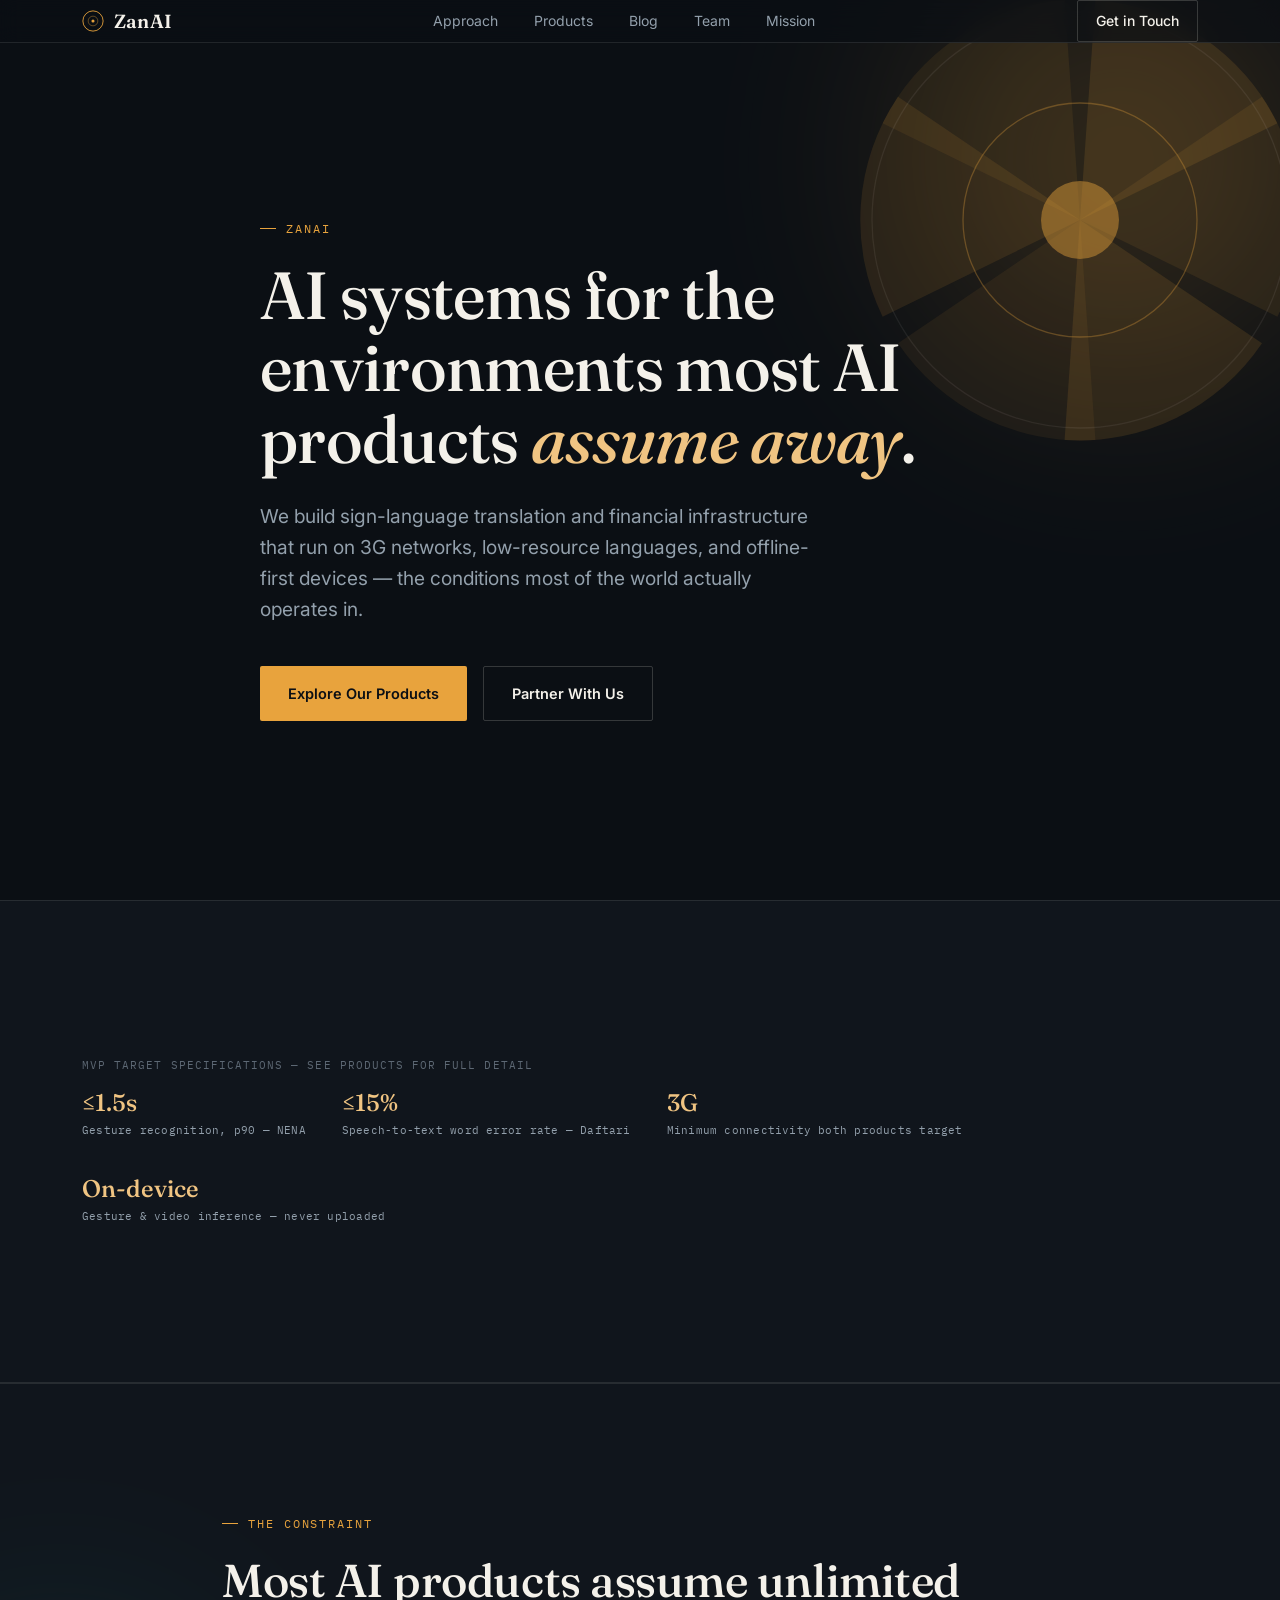
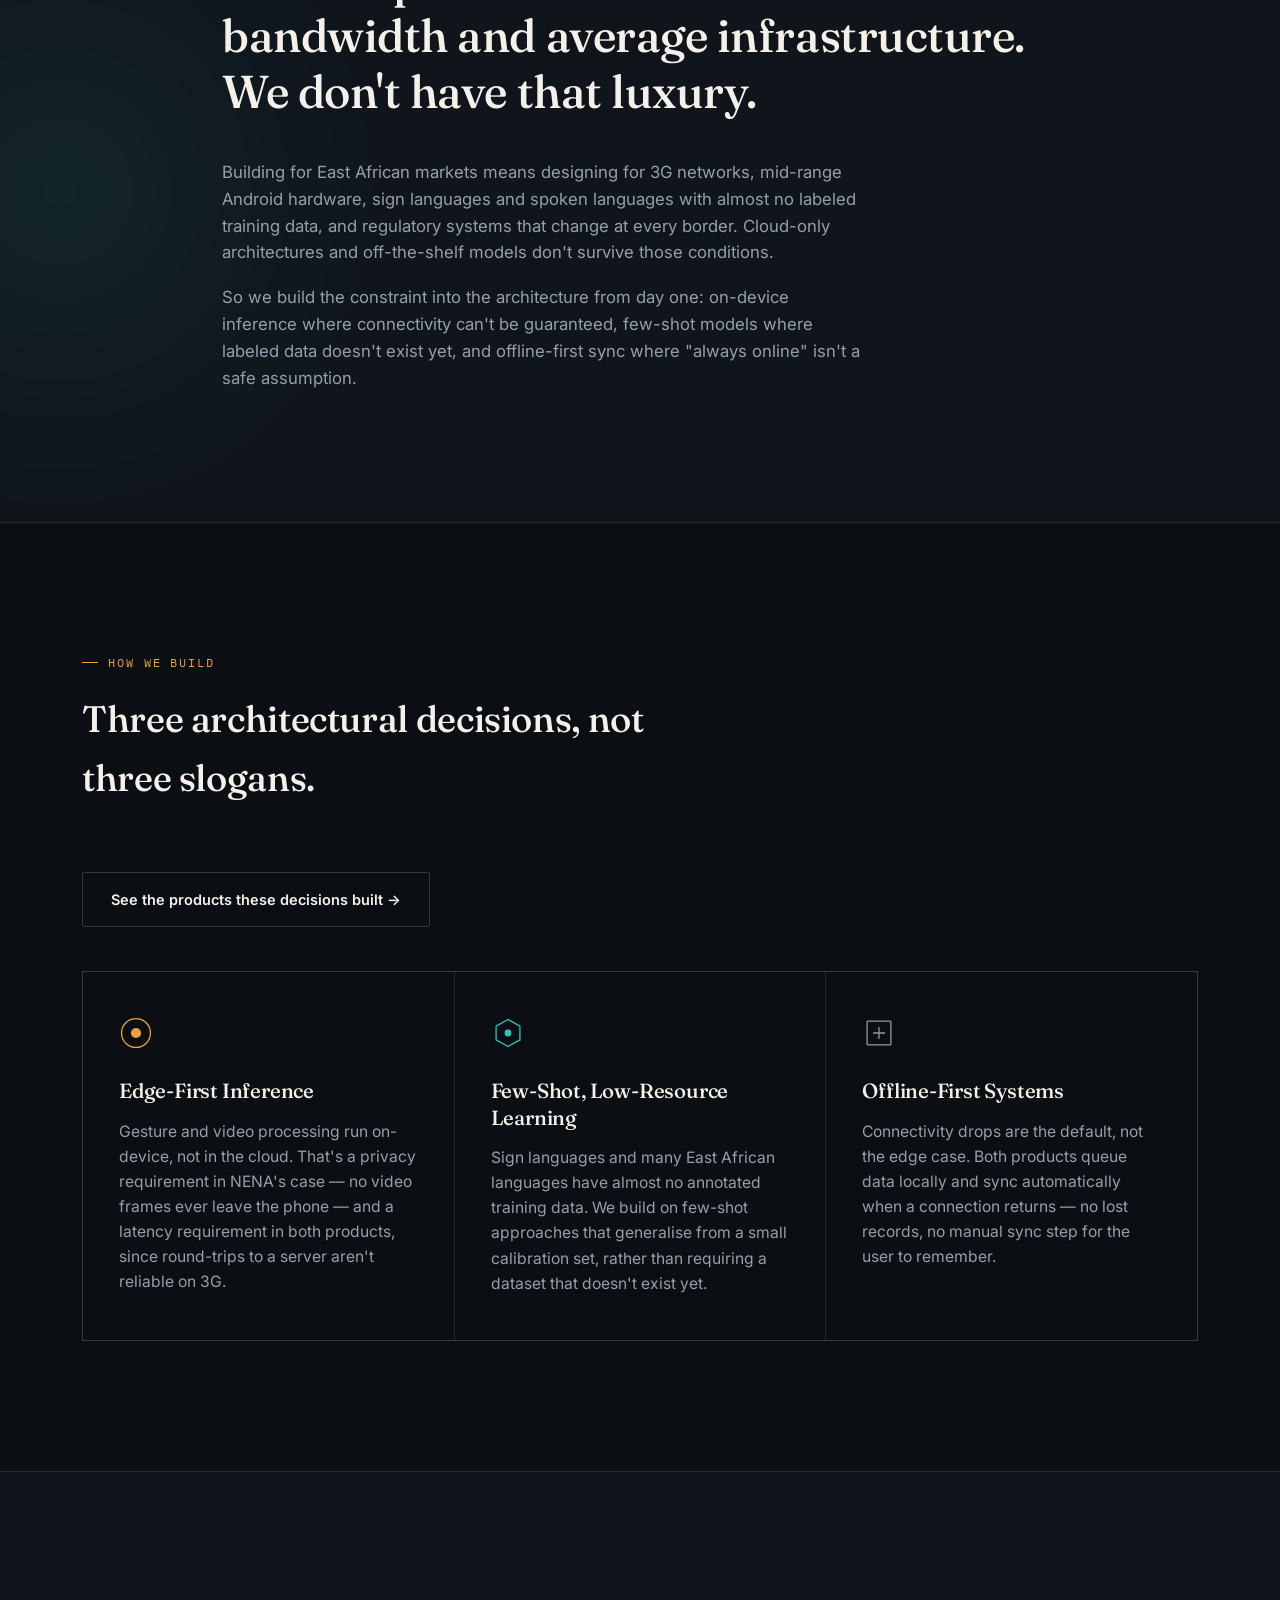
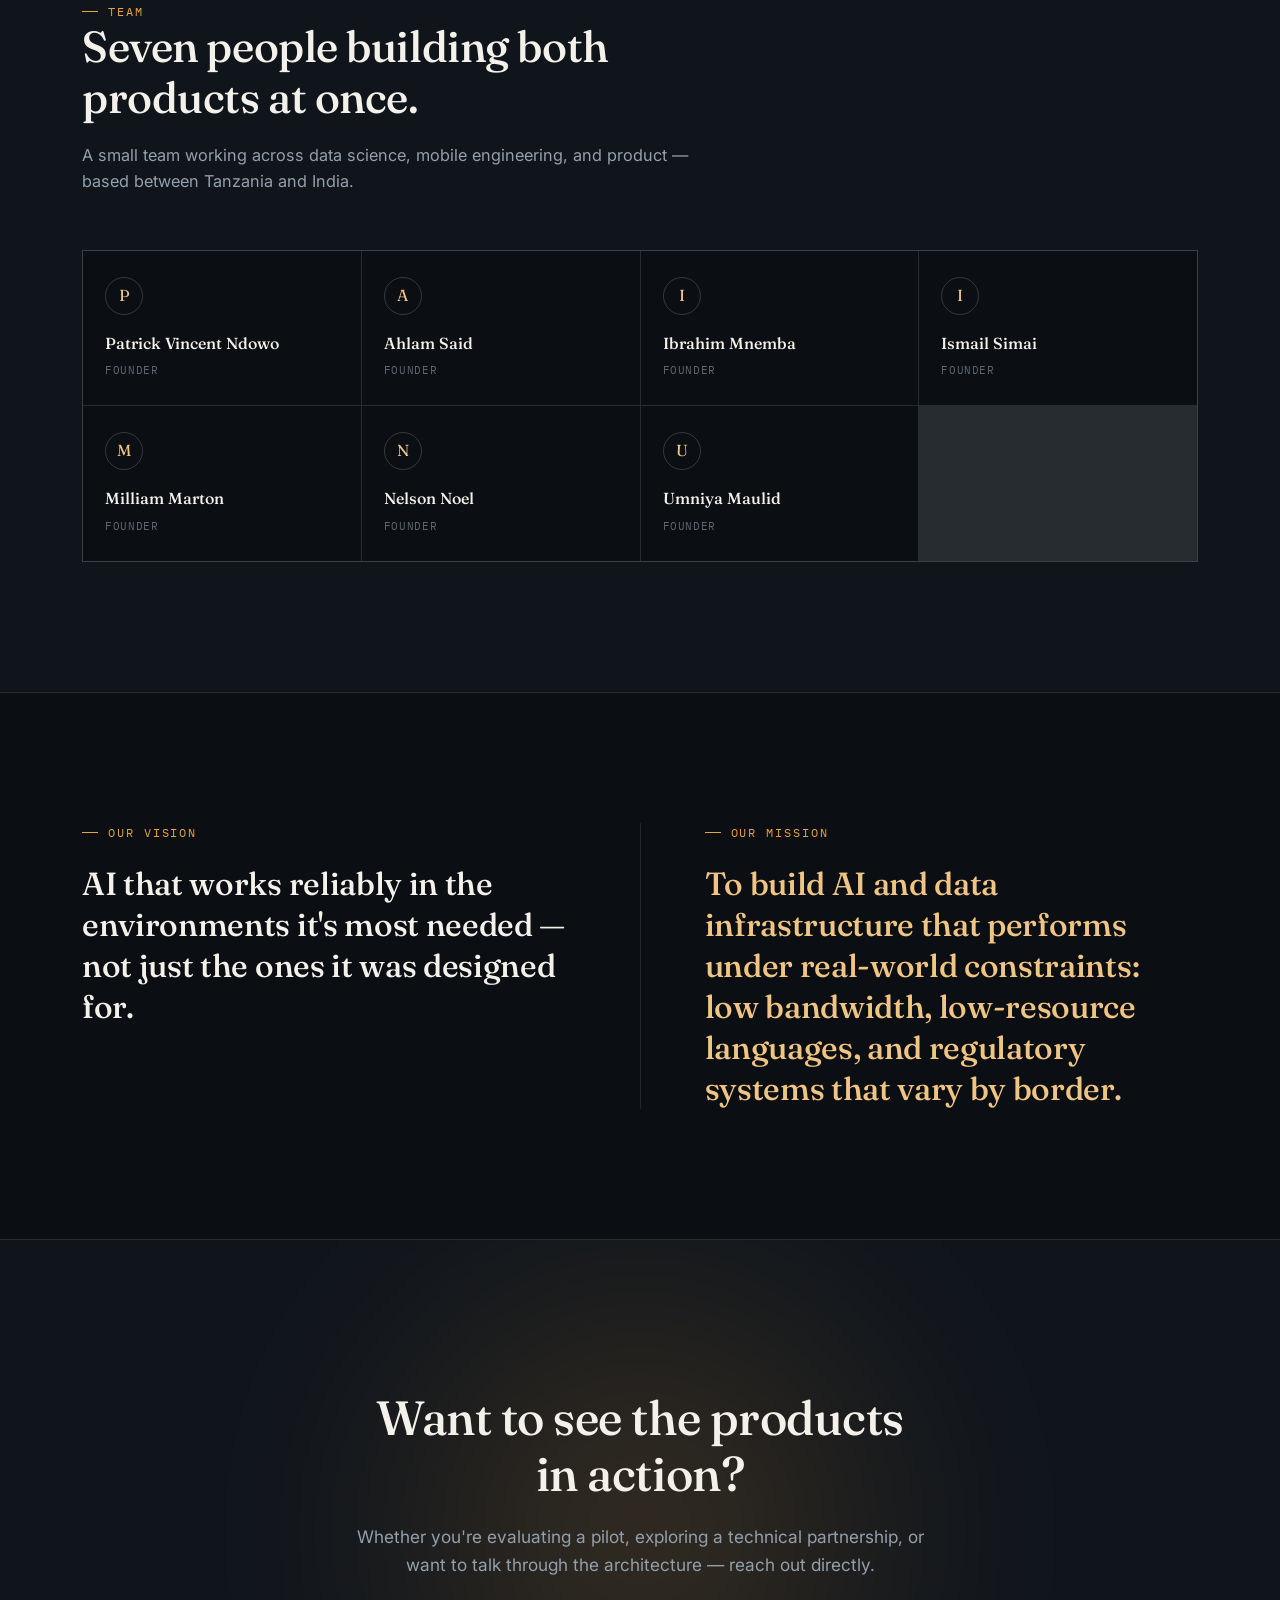
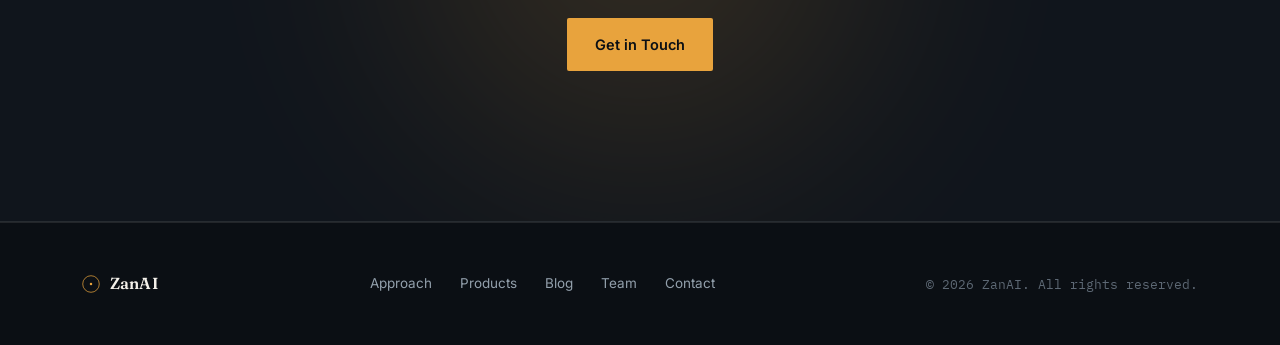
==== commit 54c8d593: "Update team member names in index.html" ====
--- a/index.html
+++ b/index.html
@@ -141,11 +141,11 @@
       </div>
       <div class="team-grid reveal">
         <div class="team-card"><div class="initial">P</div><div class="name">Patrick Vincent Ndowo</div><div class="role">Founder</div></div>
-        <div class="team-card"><div class="initial">A</div><div class="name">Ahlam Said Salim</div><div class="role">Founder</div></div>
-        <div class="team-card"><div class="initial">I</div><div class="name">Ibrahim Silima Mnemba</div><div class="role">Founder</div></div>
-        <div class="team-card"><div class="initial">I</div><div class="name">Ismail Ramadhan Simai</div><div class="role">Founder</div></div>
-        <div class="team-card"><div class="initial">M</div><div class="name">Milliam Marton Rukanda</div><div class="role">Founder</div></div>
-        <div class="team-card"><div class="initial">N</div><div class="name">Nelson Noel Zakayo</div><div class="role">Founder</div></div>
+        <div class="team-card"><div class="initial">A</div><div class="name">Ahlam Said</div><div class="role">Founder</div></div>
+        <div class="team-card"><div class="initial">I</div><div class="name">Ibrahim Mnemba</div><div class="role">Founder</div></div>
+        <div class="team-card"><div class="initial">I</div><div class="name">Ismail Simai</div><div class="role">Founder</div></div>
+        <div class="team-card"><div class="initial">M</div><div class="name">Milliam Marton</div><div class="role">Founder</div></div>
+        <div class="team-card"><div class="initial">N</div><div class="name">Nelson Noel</div><div class="role">Founder</div></div>
         <div class="team-card"><div class="initial">U</div><div class="name">Umniya Maulid</div><div class="role">Founder</div></div>
       </div>
     </div>
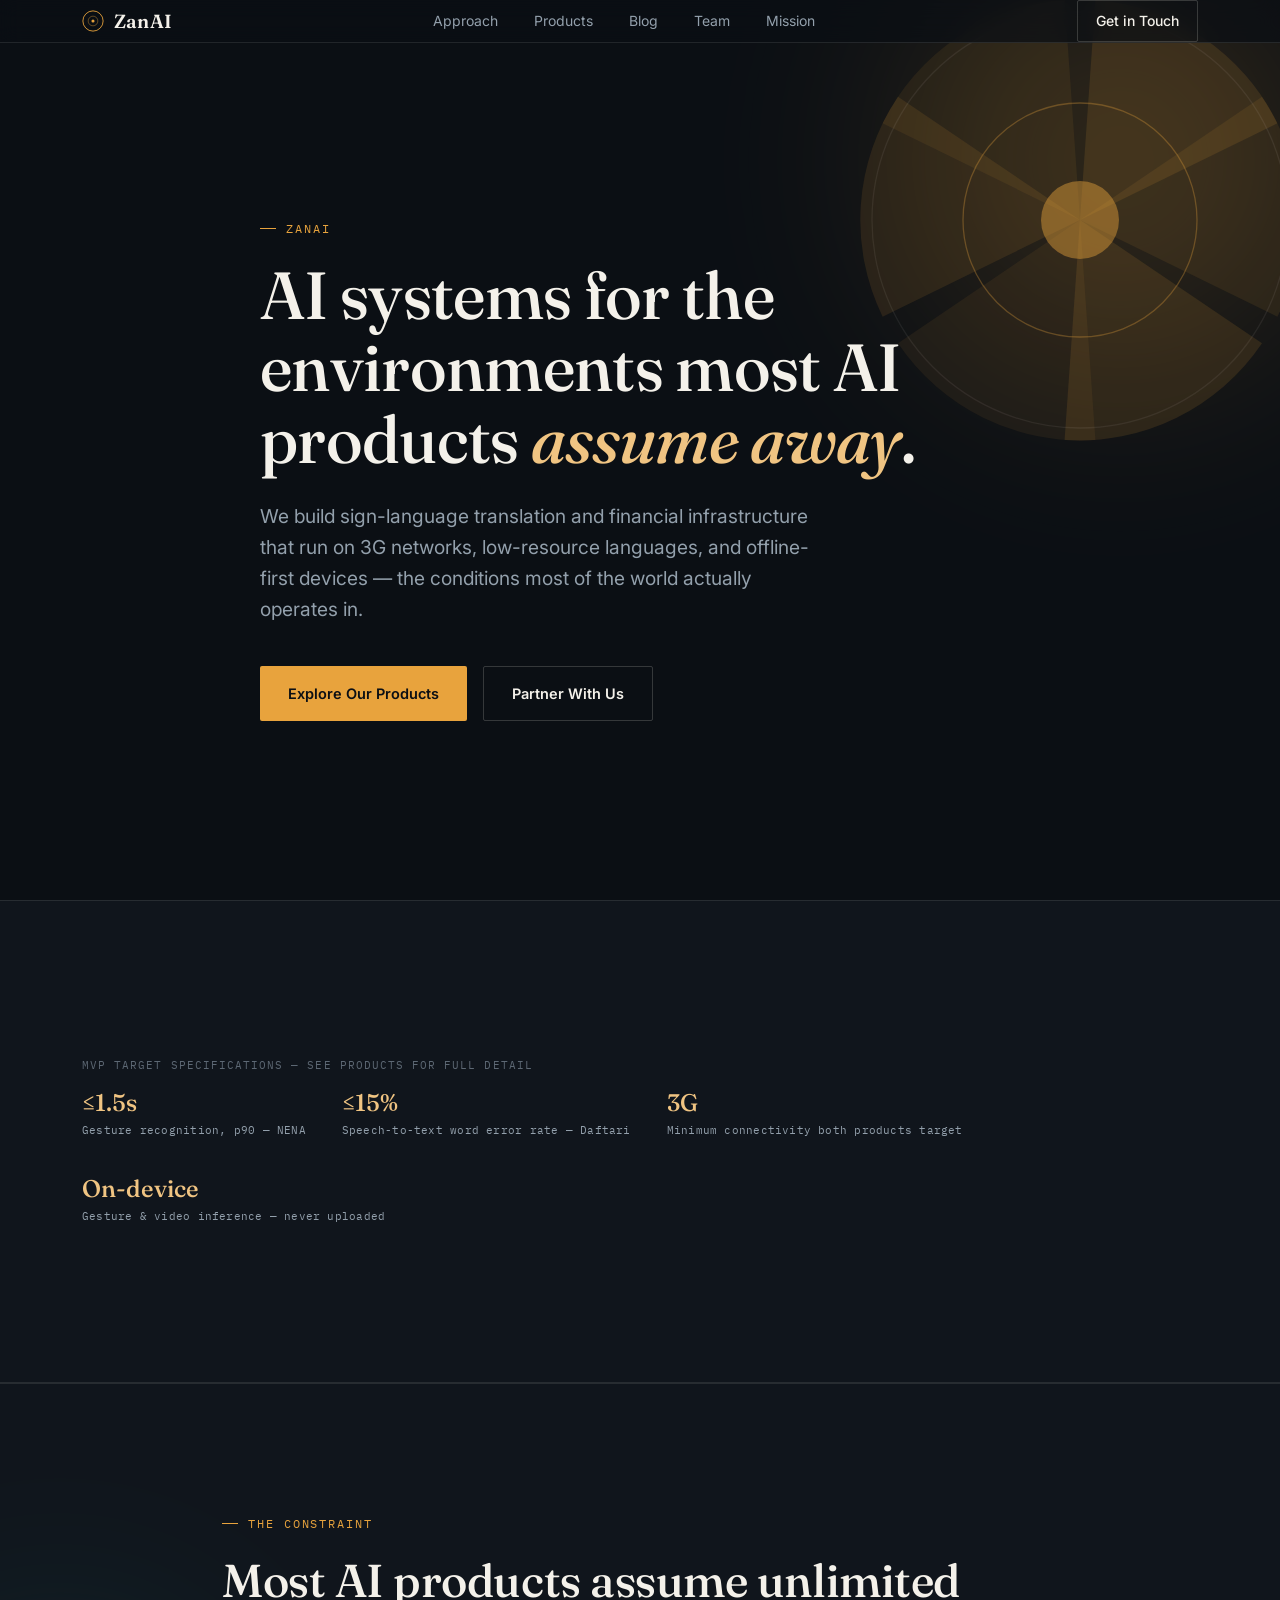
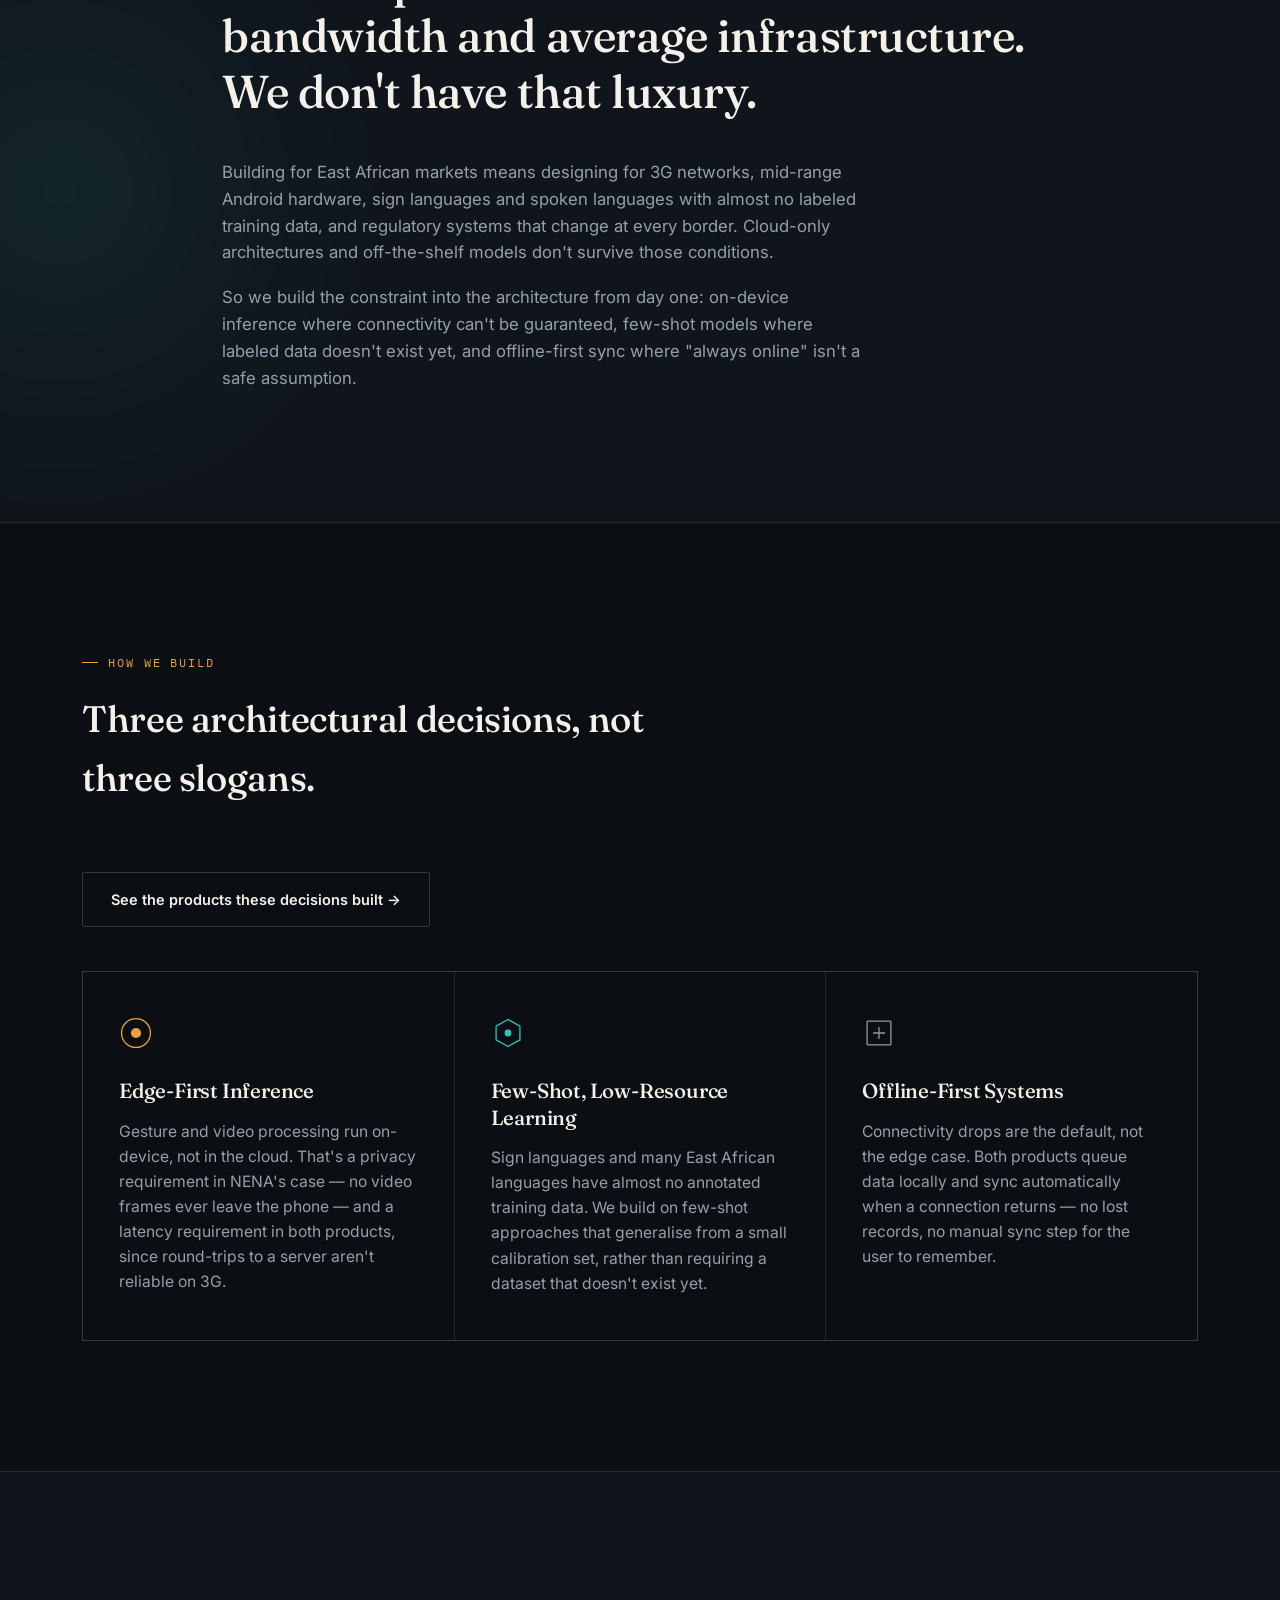
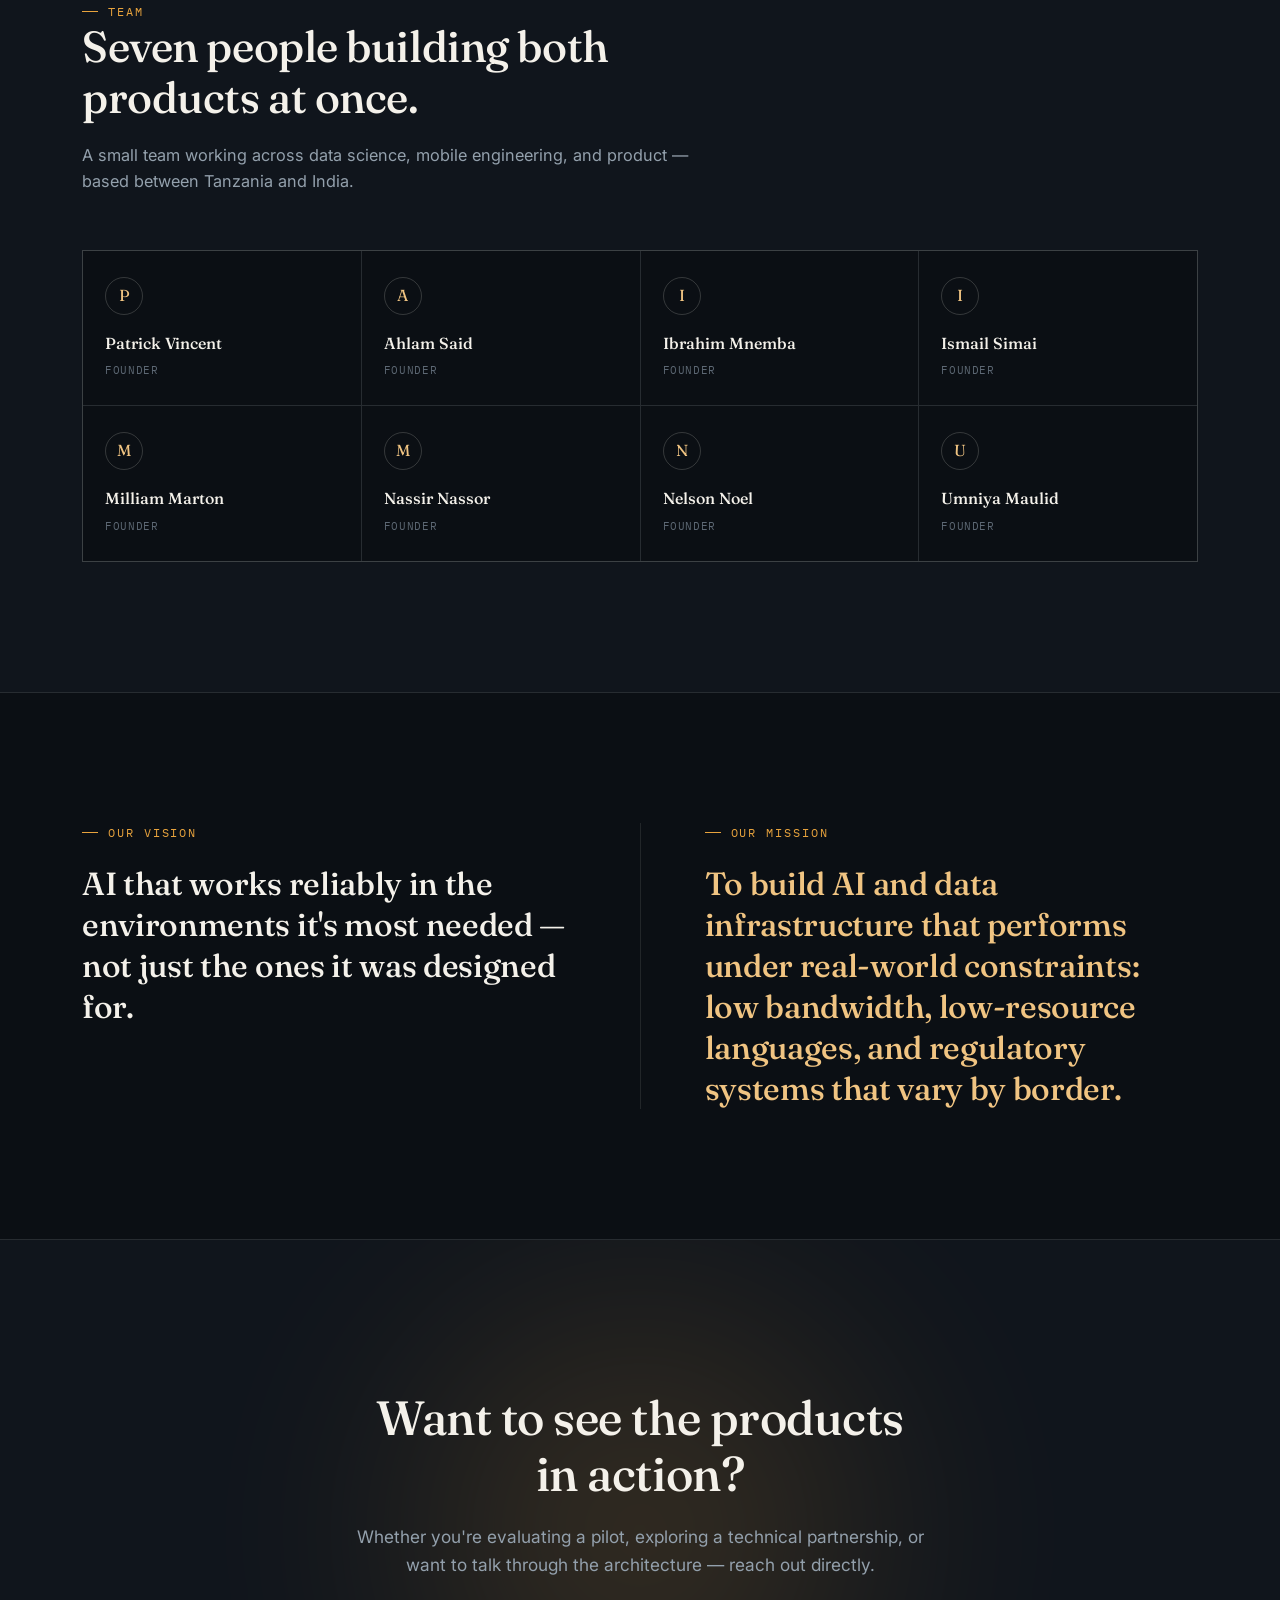
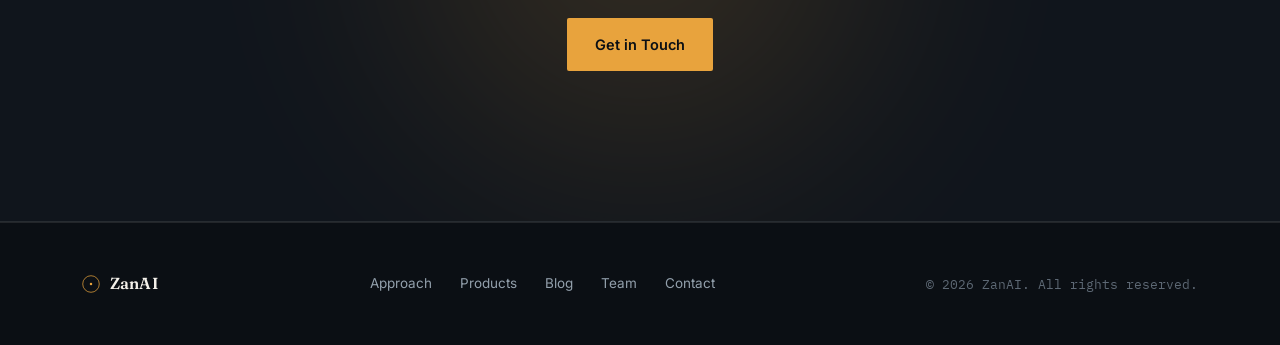
==== commit ff95ade2: "Update index.html" ====
--- a/index.html
+++ b/index.html
@@ -140,11 +140,12 @@
         <p style="color:var(--muted);font-size:1.02rem;margin-top:18px;">A small team working across data science, mobile engineering, and product — based between Tanzania and India.</p>
       </div>
       <div class="team-grid reveal">
-        <div class="team-card"><div class="initial">P</div><div class="name">Patrick Vincent Ndowo</div><div class="role">Founder</div></div>
+        <div class="team-card"><div class="initial">P</div><div class="name">Patrick Vincent</div><div class="role">Founder</div></div>
         <div class="team-card"><div class="initial">A</div><div class="name">Ahlam Said</div><div class="role">Founder</div></div>
         <div class="team-card"><div class="initial">I</div><div class="name">Ibrahim Mnemba</div><div class="role">Founder</div></div>
         <div class="team-card"><div class="initial">I</div><div class="name">Ismail Simai</div><div class="role">Founder</div></div>
         <div class="team-card"><div class="initial">M</div><div class="name">Milliam Marton</div><div class="role">Founder</div></div>
+        <div class="team-card"><div class="initial">M</div><div class="name">Nassir Nassor</div><div class="role">Founder</div></div>
         <div class="team-card"><div class="initial">N</div><div class="name">Nelson Noel</div><div class="role">Founder</div></div>
         <div class="team-card"><div class="initial">U</div><div class="name">Umniya Maulid</div><div class="role">Founder</div></div>
       </div>
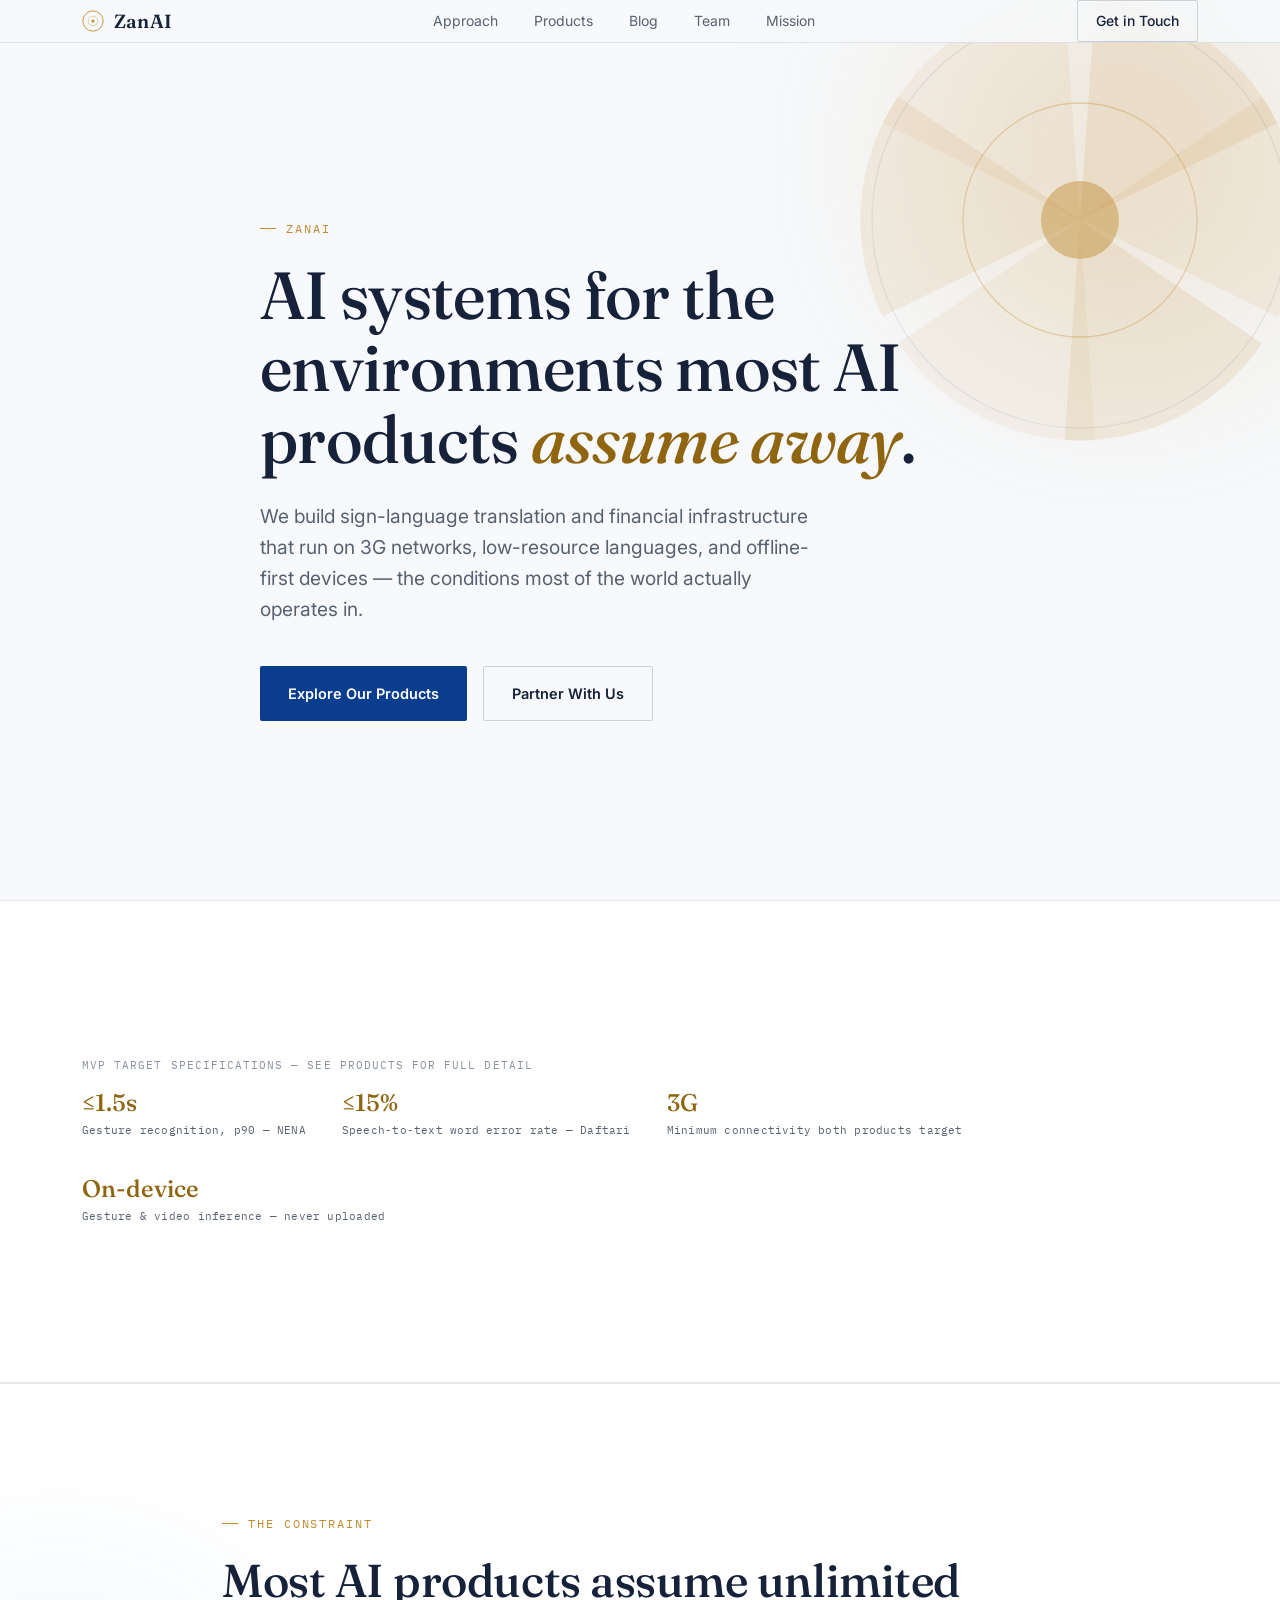
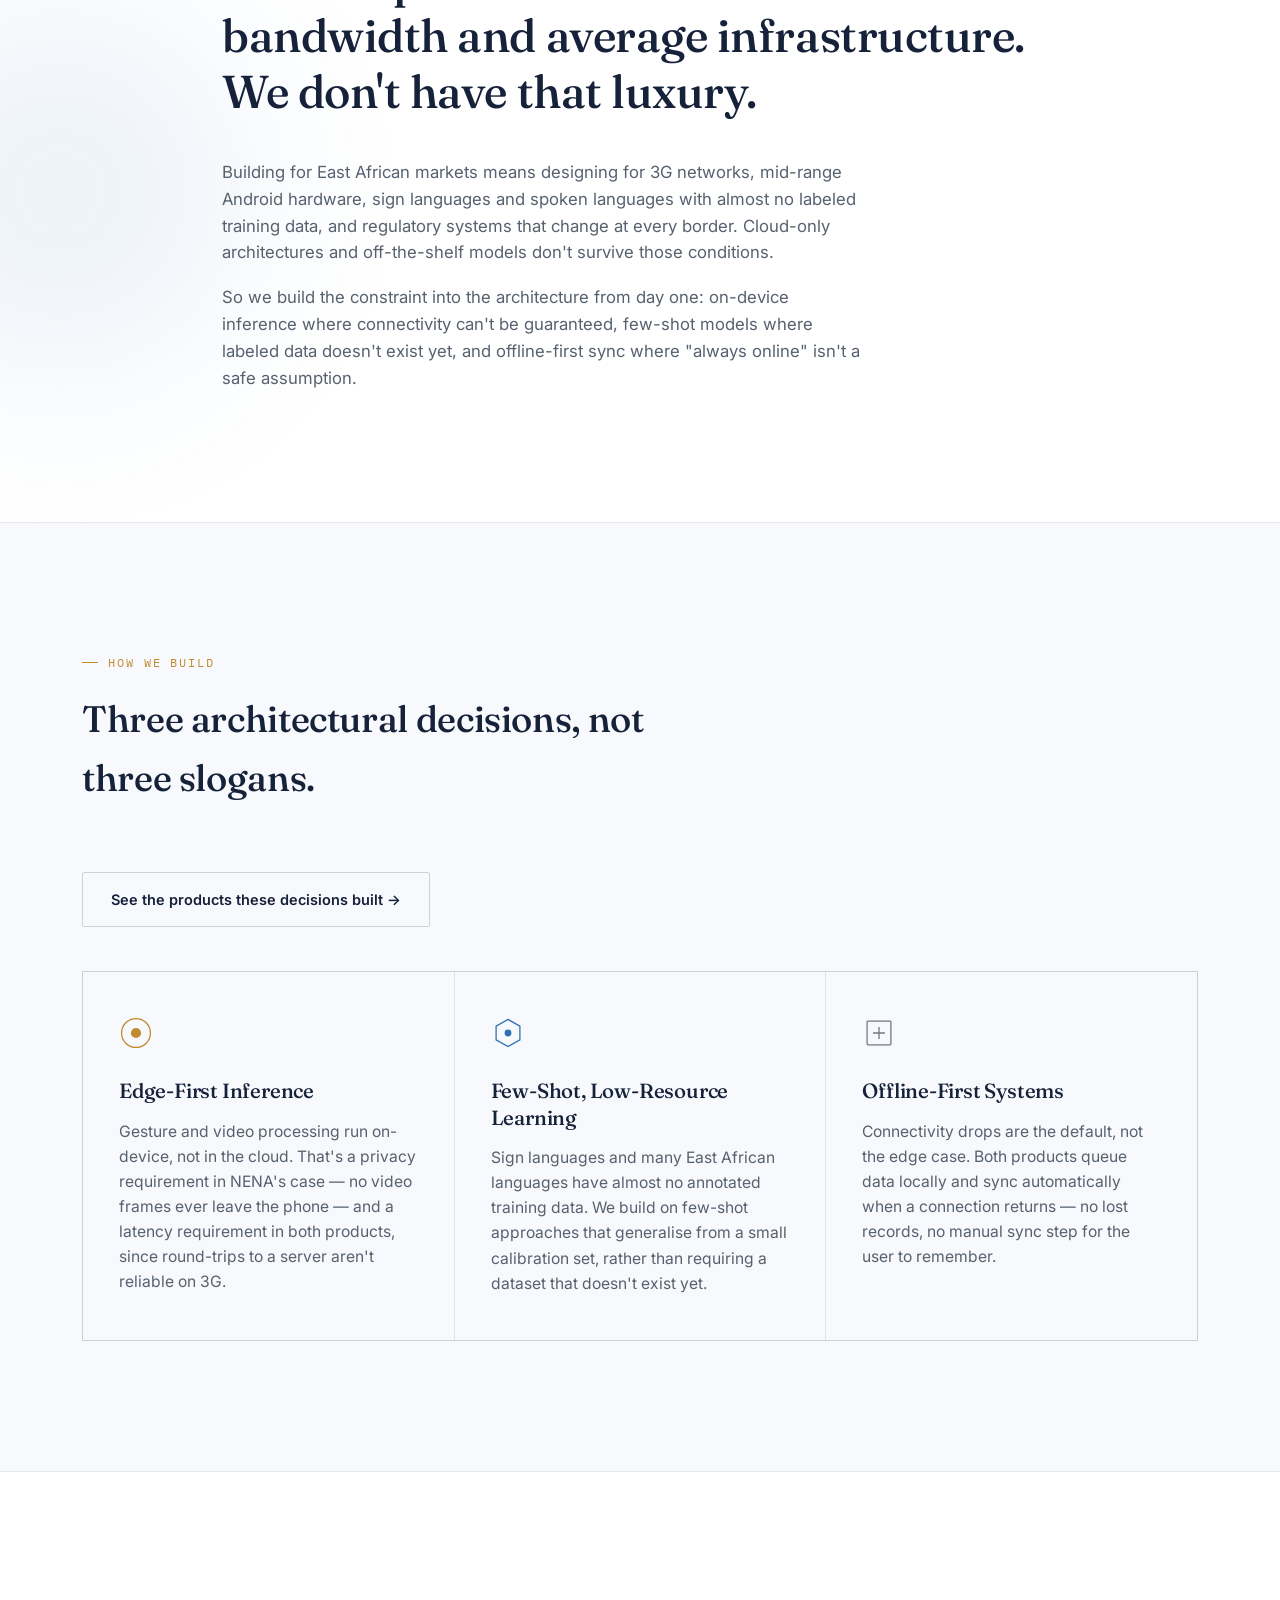
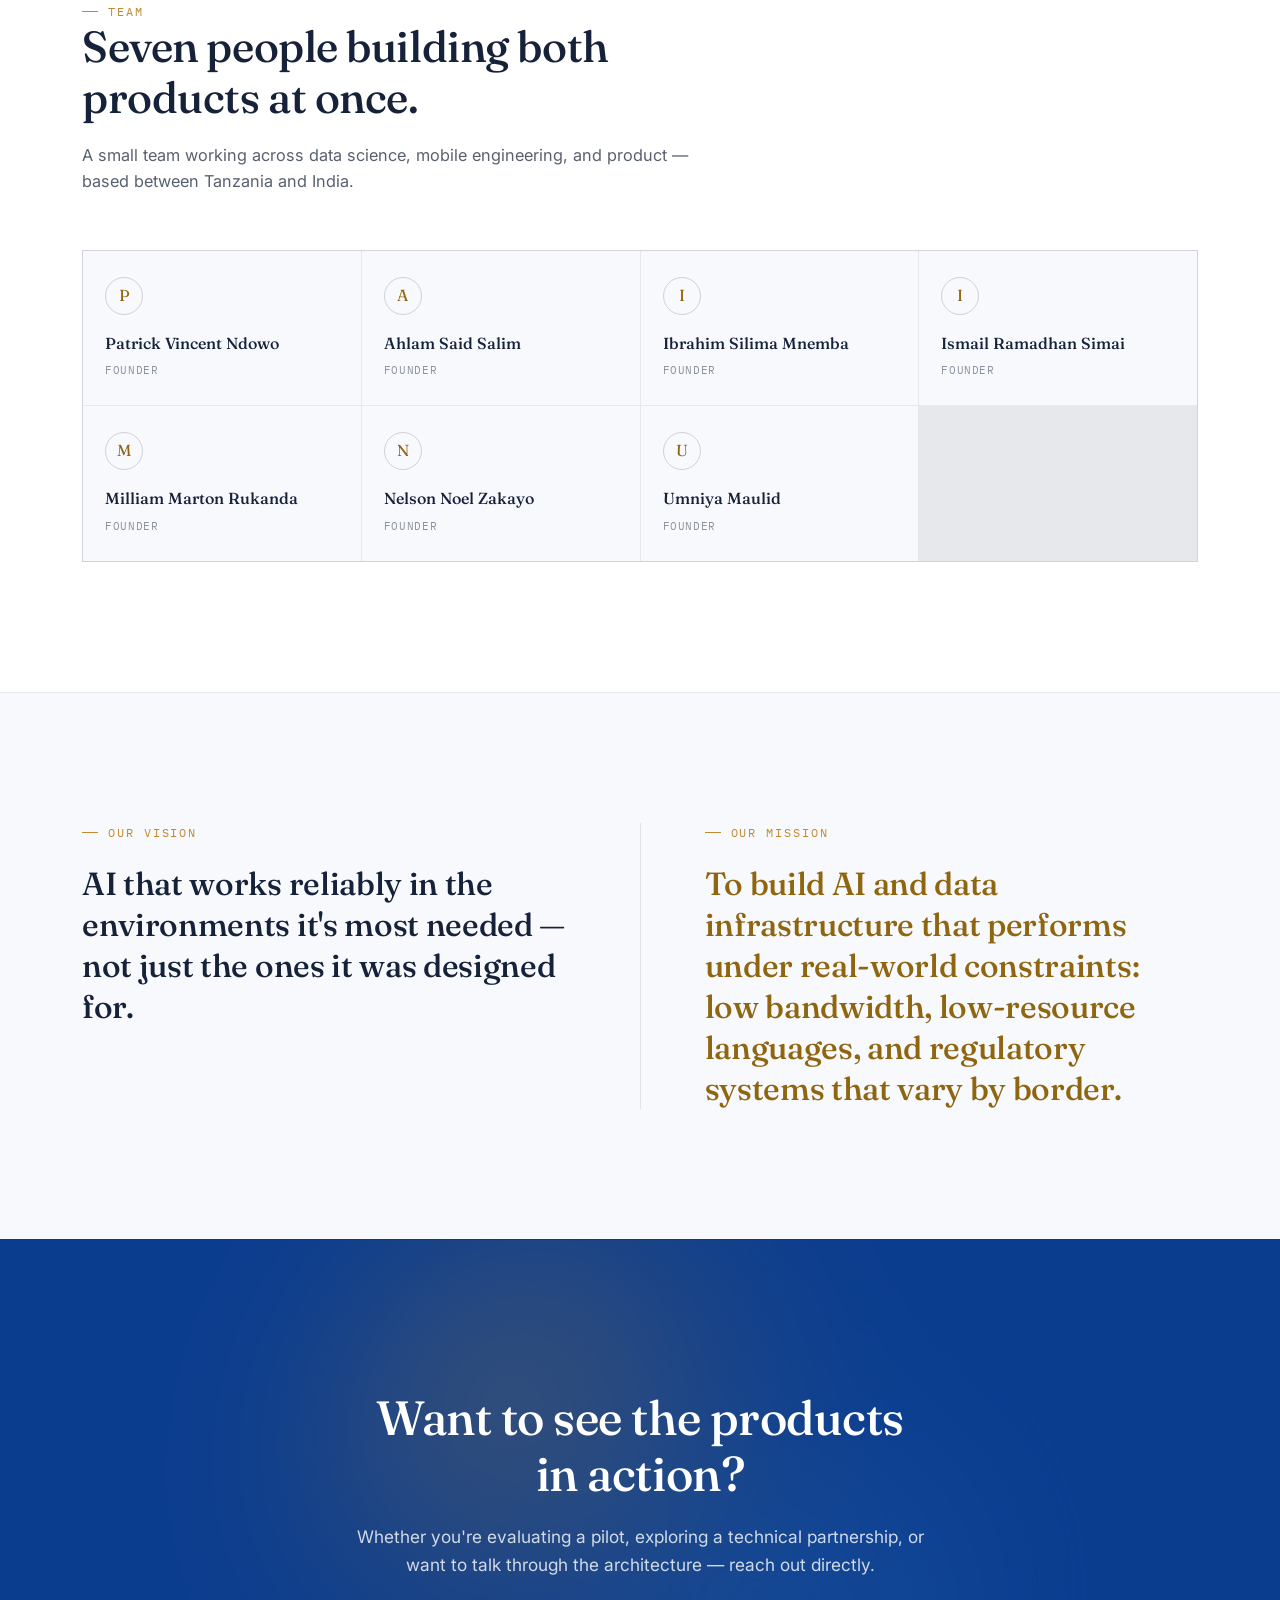
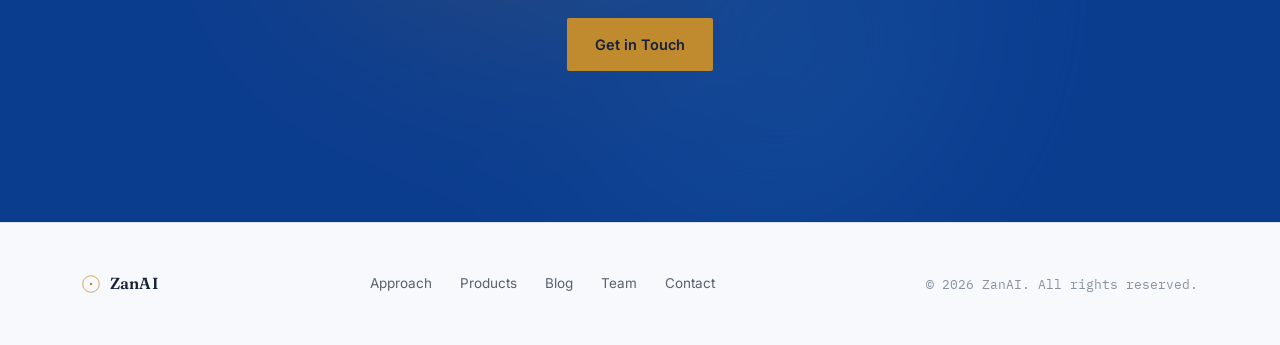
==== commit 7b5a641c: "Change SVG colors from E8A33D to C08A2E" ====
--- a/index.html
+++ b/index.html
@@ -16,7 +16,7 @@
 <header>
   <nav class="wrap">
     <a href="#top" class="logo">
-      <svg class="mark" viewBox="0 0 100 100"><circle cx="50" cy="50" r="46" fill="none" stroke="#E8A33D" stroke-width="4"/><circle cx="50" cy="50" r="22" fill="none" stroke="#E8A33D" stroke-width="3" opacity="0.6"/><circle cx="50" cy="50" r="7" fill="#E8A33D"/></svg>
+      <svg class="mark" viewBox="0 0 100 100"><circle cx="50" cy="50" r="46" fill="none" stroke="#C08A2E" stroke-width="4"/><circle cx="50" cy="50" r="22" fill="none" stroke="#C08A2E" stroke-width="3" opacity="0.6"/><circle cx="50" cy="50" r="7" fill="#C08A2E"/></svg>
       ZanAI
     </a>
     <div class="navlinks">
@@ -38,16 +38,16 @@
     <div class="aperture" id="apertureHero">
       <svg viewBox="0 0 400 400">
         <g id="bladesHero">
-          <path class="blade" d="M200 200 L200 40 A160 160 0 0 1 338 120 Z" fill="#E8A33D" opacity="0.14"/>
-          <path class="blade" d="M200 200 L338 120 A160 160 0 0 1 338 280 Z" fill="#E8A33D" opacity="0.10"/>
-          <path class="blade" d="M200 200 L338 280 A160 160 0 0 1 200 360 Z" fill="#E8A33D" opacity="0.14"/>
-          <path class="blade" d="M200 200 L200 360 A160 160 0 0 1 62 280 Z" fill="#E8A33D" opacity="0.08"/>
-          <path class="blade" d="M200 200 L62 280 A160 160 0 0 1 62 120 Z" fill="#E8A33D" opacity="0.12"/>
-          <path class="blade" d="M200 200 L62 120 A160 160 0 0 1 200 40 Z" fill="#E8A33D" opacity="0.09"/>
+          <path class="blade" d="M200 200 L200 40 A160 160 0 0 1 338 120 Z" fill="#C08A2E" opacity="0.14"/>
+          <path class="blade" d="M200 200 L338 120 A160 160 0 0 1 338 280 Z" fill="#C08A2E" opacity="0.10"/>
+          <path class="blade" d="M200 200 L338 280 A160 160 0 0 1 200 360 Z" fill="#C08A2E" opacity="0.14"/>
+          <path class="blade" d="M200 200 L200 360 A160 160 0 0 1 62 280 Z" fill="#C08A2E" opacity="0.08"/>
+          <path class="blade" d="M200 200 L62 280 A160 160 0 0 1 62 120 Z" fill="#C08A2E" opacity="0.12"/>
+          <path class="blade" d="M200 200 L62 120 A160 160 0 0 1 200 40 Z" fill="#C08A2E" opacity="0.09"/>
         </g>
-        <circle cx="200" cy="200" r="160" fill="none" stroke="#F4F1EA" stroke-opacity="0.08"/>
-        <circle cx="200" cy="200" r="90" fill="none" stroke="#E8A33D" stroke-opacity="0.35" stroke-width="1"/>
-        <circle cx="200" cy="200" r="30" fill="#E8A33D" opacity="0.5"/>
+        <circle cx="200" cy="200" r="160" fill="none" stroke="#16213A" stroke-opacity="0.08"/>
+        <circle cx="200" cy="200" r="90" fill="none" stroke="#C08A2E" stroke-opacity="0.35" stroke-width="1"/>
+        <circle cx="200" cy="200" r="30" fill="#C08A2E" opacity="0.5"/>
       </svg>
     </div>
     <div class="wrap">
@@ -113,17 +113,17 @@
     <div class="wrap">
       <div class="pillars reveal">
         <div class="pillar">
-          <svg class="pillar-glyph" viewBox="0 0 40 40"><circle cx="20" cy="20" r="17" fill="none" stroke="#E8A33D" stroke-width="1.5"/><circle cx="20" cy="20" r="6" fill="#E8A33D"/></svg>
+          <svg class="pillar-glyph" viewBox="0 0 40 40"><circle cx="20" cy="20" r="17" fill="none" stroke="#C08A2E" stroke-width="1.5"/><circle cx="20" cy="20" r="6" fill="#C08A2E"/></svg>
           <h3>Edge-First Inference</h3>
           <p>Gesture and video processing run on-device, not in the cloud. That's a privacy requirement in NENA's case — no video frames ever leave the phone — and a latency requirement in both products, since round-trips to a server aren't reliable on 3G.</p>
         </div>
         <div class="pillar">
-          <svg class="pillar-glyph" viewBox="0 0 40 40"><path d="M20 4 L34 12 V28 L20 36 L6 28 V12 Z" fill="none" stroke="#2EC4B6" stroke-width="1.5"/><circle cx="20" cy="20" r="4" fill="#2EC4B6"/></svg>
+          <svg class="pillar-glyph" viewBox="0 0 40 40"><path d="M20 4 L34 12 V28 L20 36 L6 28 V12 Z" fill="none" stroke="#2F6FB2" stroke-width="1.5"/><circle cx="20" cy="20" r="4" fill="#2F6FB2"/></svg>
           <h3>Few-Shot, Low-Resource Learning</h3>
           <p>Sign languages and many East African languages have almost no annotated training data. We build on few-shot approaches that generalise from a small calibration set, rather than requiring a dataset that doesn't exist yet.</p>
         </div>
         <div class="pillar">
-          <svg class="pillar-glyph" viewBox="0 0 40 40"><rect x="6" y="6" width="28" height="28" rx="1" fill="none" stroke="#F4F1EA" stroke-opacity="0.6" stroke-width="1.5"/><path d="M13 20 H27 M20 13 V27" stroke="#F4F1EA" stroke-opacity="0.6" stroke-width="1.5"/></svg>
+          <svg class="pillar-glyph" viewBox="0 0 40 40"><rect x="6" y="6" width="28" height="28" rx="1" fill="none" stroke="#16213A" stroke-opacity="0.6" stroke-width="1.5"/><path d="M13 20 H27 M20 13 V27" stroke="#16213A" stroke-opacity="0.6" stroke-width="1.5"/></svg>
           <h3>Offline-First Systems</h3>
           <p>Connectivity drops are the default, not the edge case. Both products queue data locally and sync automatically when a connection returns — no lost records, no manual sync step for the user to remember.</p>
         </div>
@@ -140,13 +140,12 @@
         <p style="color:var(--muted);font-size:1.02rem;margin-top:18px;">A small team working across data science, mobile engineering, and product — based between Tanzania and India.</p>
       </div>
       <div class="team-grid reveal">
-        <div class="team-card"><div class="initial">P</div><div class="name">Patrick Vincent</div><div class="role">Founder</div></div>
-        <div class="team-card"><div class="initial">A</div><div class="name">Ahlam Said</div><div class="role">Founder</div></div>
-        <div class="team-card"><div class="initial">I</div><div class="name">Ibrahim Mnemba</div><div class="role">Founder</div></div>
-        <div class="team-card"><div class="initial">I</div><div class="name">Ismail Simai</div><div class="role">Founder</div></div>
-        <div class="team-card"><div class="initial">M</div><div class="name">Milliam Marton</div><div class="role">Founder</div></div>
-        <div class="team-card"><div class="initial">M</div><div class="name">Nassir Nassor</div><div class="role">Founder</div></div>
-        <div class="team-card"><div class="initial">N</div><div class="name">Nelson Noel</div><div class="role">Founder</div></div>
+        <div class="team-card"><div class="initial">P</div><div class="name">Patrick Vincent Ndowo</div><div class="role">Founder</div></div>
+        <div class="team-card"><div class="initial">A</div><div class="name">Ahlam Said Salim</div><div class="role">Founder</div></div>
+        <div class="team-card"><div class="initial">I</div><div class="name">Ibrahim Silima Mnemba</div><div class="role">Founder</div></div>
+        <div class="team-card"><div class="initial">I</div><div class="name">Ismail Ramadhan Simai</div><div class="role">Founder</div></div>
+        <div class="team-card"><div class="initial">M</div><div class="name">Milliam Marton Rukanda</div><div class="role">Founder</div></div>
+        <div class="team-card"><div class="initial">N</div><div class="name">Nelson Noel Zakayo</div><div class="role">Founder</div></div>
         <div class="team-card"><div class="initial">U</div><div class="name">Umniya Maulid</div><div class="role">Founder</div></div>
       </div>
     </div>
@@ -184,7 +183,7 @@
 <footer>
   <div class="wrap footer-inner">
     <a href="#top" class="logo">
-      <svg class="mark" viewBox="0 0 100 100" style="width:18px;height:18px;"><circle cx="50" cy="50" r="46" fill="none" stroke="#E8A33D" stroke-width="4"/><circle cx="50" cy="50" r="7" fill="#E8A33D"/></svg>
+      <svg class="mark" viewBox="0 0 100 100" style="width:18px;height:18px;"><circle cx="50" cy="50" r="46" fill="none" stroke="#C08A2E" stroke-width="4"/><circle cx="50" cy="50" r="7" fill="#C08A2E"/></svg>
       ZanAI
     </a>
     <div class="footer-links">
--- a/assets/styles.css
+++ b/assets/styles.css
@@ -1,20 +1,21 @@
 /* ==========================================================================
    ZanAI shared design system
    Fraunces (display) + Inter (body) + IBM Plex Mono (labels/eyebrows)
-   Signature motif: the aperture — light breaking through the black box
+   Palette: deep navy + gold + light academic blue, inspired by EAC-SMS/IUCEA
    ========================================================================== */
   :root{
-    --bg:#0B0F14;
-    --bg-panel:#10151C;
-    --bg-panel-2:#141B24;
-    --text:#F4F1EA;
-    --muted:#93A0AC;
-    --muted-dim:#5D6874;
-    --gold:#E8A33D;
-    --gold-soft:#F0C482;
-    --teal:#2EC4B6;
-    --line:rgba(244,241,234,0.10);
-    --line-strong:rgba(244,241,234,0.18);
+    --bg:#F7F9FC;
+    --bg-panel:#FFFFFF;
+    --bg-panel-2:#EEF2F8;
+    --text:#16213A;
+    --muted:#57616F;
+    --muted-dim:#8892A0;
+    --primary:#0B3D8F;
+    --gold:#C08A2E;
+    --gold-soft:#8F6510;
+    --teal:#2F6FB2;
+    --line:rgba(22,33,58,0.10);
+    --line-strong:rgba(22,33,58,0.18);
     --radius:2px;
     --container:1180px;
   }
@@ -63,7 +64,7 @@
   /* ---------- Nav ---------- */
   header{
     position:fixed;top:0;left:0;right:0;z-index:50;
-    background:rgba(11,15,20,0.72);
+    background:rgba(247,249,252,0.82);
     backdrop-filter:blur(10px);
     border-bottom:1px solid var(--line);
   }
@@ -125,8 +126,8 @@
     transition:transform .25s, box-shadow .25s, background .25s, border-color .25s, color .25s;
     cursor:pointer;border:none;
   }
-  .btn-primary{background:var(--gold);color:#0B0F14;}
-  .btn-primary:hover{transform:translateY(-2px);box-shadow:0 10px 30px -8px rgba(232,163,61,0.55);}
+  .btn-primary{background:var(--primary);color:#fff;}
+  .btn-primary:hover{transform:translateY(-2px);box-shadow:0 10px 30px -8px rgba(11,61,143,0.45);}
   .btn-secondary{background:transparent;color:var(--text);border:1px solid var(--line-strong);}
   .btn-secondary:hover{border-color:var(--text);transform:translateY(-2px);}
 
@@ -168,7 +169,7 @@
   .campus-tag{
     display:inline-flex;align-items:center;gap:8px;
     font-family:'IBM Plex Mono',monospace;font-size:11.5px;letter-spacing:0.1em;text-transform:uppercase;
-    color:var(--teal);border:1px solid rgba(46,196,182,0.35);
+    color:var(--teal);border:1px solid rgba(47,111,178,0.35);
     padding:7px 12px;margin-top:28px;border-radius:var(--radius);
   }
   .campus-tag .dot{width:6px;height:6px;border-radius:50%;background:var(--teal);}
@@ -182,11 +183,18 @@
   .mission-col:last-child h3{color:var(--gold-soft);}
 
   /* ---------- Closing CTA ---------- */
-  .closing{position:relative;text-align:center;overflow:hidden;padding:150px 0;}
-  .closing .glow{width:700px;height:700px;left:50%;top:50%;transform:translate(-50%,-50%);background:radial-gradient(circle,var(--gold) 0%, transparent 70%);opacity:0.2;}
+  .closing{position:relative;text-align:center;overflow:hidden;padding:150px 0;background:var(--primary);color:#fff;}
+  .closing .glow{
+    width:700px;height:700px;left:50%;top:50%;transform:translate(-50%,-50%);
+    background:radial-gradient(circle at 30% 30%, var(--gold) 0%, transparent 45%),
+               radial-gradient(circle at 75% 70%, var(--teal) 0%, transparent 45%);
+    opacity:0.3;
+  }
   .closing-inner{position:relative;z-index:2;max-width:640px;margin:0 auto;}
-  .closing h2{font-size:clamp(2rem,4vw,3rem);margin-bottom:22px;line-height:1.15;}
-  .closing p{color:var(--muted);font-size:1.08rem;margin-bottom:40px;}
+  .closing h2{font-size:clamp(2rem,4vw,3rem);margin-bottom:22px;line-height:1.15;color:#fff;}
+  .closing p{color:rgba(255,255,255,0.8);font-size:1.08rem;margin-bottom:40px;}
+  .closing .btn-primary{background:var(--gold);color:var(--text);}
+  .closing .btn-primary:hover{box-shadow:0 10px 30px -8px rgba(192,138,46,0.5);}
 
   /* ---------- Footer ---------- */
   footer{border-top:1px solid var(--line);padding:48px 0;}
@@ -241,11 +249,11 @@
 .product-head-text{max-width:660px;}
 .product-head h2{font-size:clamp(1.8rem,3.1vw,2.5rem);margin-top:16px;line-height:1.2;}
 .status-pill{font-family:'IBM Plex Mono',monospace;font-size:10.5px;letter-spacing:.1em;text-transform:uppercase;padding:8px 15px;border:1px solid var(--line-strong);border-radius:20px;white-space:nowrap;color:var(--muted);flex-shrink:0;}
-.status-pill.teal{border-color:rgba(46,196,182,.4);color:var(--teal);}
-.status-pill.gold{border-color:rgba(232,163,61,.4);color:var(--gold-soft);}
+.status-pill.teal{border-color:rgba(47,111,178,.4);color:var(--teal);}
+.status-pill.gold{border-color:rgba(192,138,46,.4);color:var(--gold-soft);}
 .product-lede{color:var(--muted);font-size:1.05rem;max-width:680px;margin-bottom:20px;}
 
-.callout{margin:8px 0 44px;padding:22px 26px;border-left:2px solid var(--gold);background:rgba(232,163,61,0.05);font-family:'Fraunces',serif;font-style:italic;color:var(--gold-soft);font-size:1.02rem;font-weight:400;max-width:680px;line-height:1.5;}
+.callout{margin:8px 0 44px;padding:22px 26px;border-left:2px solid var(--gold);background:rgba(192,138,46,0.06);font-family:'Fraunces',serif;font-style:italic;color:var(--gold-soft);font-size:1.02rem;font-weight:400;max-width:680px;line-height:1.5;}
 
 .feature-grid{display:grid;grid-template-columns:repeat(2,1fr);gap:1px;background:var(--line);border:1px solid var(--line);}
 .feature{background:var(--bg);padding:30px 32px;transition:background .3s;}
@@ -262,7 +270,7 @@
 .roadmap{max-width:760px;margin-top:12px;}
 .roadmap-item{position:relative;padding:0 0 52px 36px;border-left:1px solid var(--line);}
 .roadmap-item:last-child{padding-bottom:0;border-left-color:transparent;}
-.roadmap-item::before{content:'';position:absolute;left:-5px;top:3px;width:9px;height:9px;border-radius:50%;background:var(--gold);box-shadow:0 0 0 4px rgba(232,163,61,0.14);}
+.roadmap-item::before{content:'';position:absolute;left:-5px;top:3px;width:9px;height:9px;border-radius:50%;background:var(--gold);box-shadow:0 0 0 4px rgba(192,138,46,0.16);}
 .roadmap-phase{font-family:'IBM Plex Mono',monospace;font-size:11px;letter-spacing:.12em;text-transform:uppercase;color:var(--gold);margin-bottom:10px;}
 .roadmap-item h3{font-size:1.25rem;margin-bottom:10px;font-weight:500;line-height:1.3;}
 .roadmap-item p{color:var(--muted);font-size:.96rem;max-width:600px;}
@@ -312,3 +320,46 @@
   .team-grid{grid-template-columns:1fr;}
   .proof-row{gap:24px;}
 }
+
+/* ==========================================================================
+   v3 additions — upcoming products (concept cards), blog listing, article page
+   ========================================================================== */
+
+.status-pill.outline{border-style:dashed;border-color:var(--line-strong);color:var(--muted);}
+
+.concept-grid{display:grid;grid-template-columns:repeat(2,1fr);gap:1px;background:var(--line);border:1px solid var(--line);margin-top:8px;}
+.concept-card{background:var(--bg);padding:36px;transition:background .3s;}
+.concept-card:hover{background:var(--bg-panel-2);}
+.concept-head{display:flex;justify-content:space-between;align-items:center;gap:12px;flex-wrap:wrap;margin-bottom:6px;}
+.concept-head h3{font-family:'Fraunces',serif;font-weight:500;font-size:1.28rem;}
+.concept-sub{font-family:'IBM Plex Mono',monospace;font-size:10.5px;letter-spacing:.1em;text-transform:uppercase;color:var(--teal);margin-bottom:16px;}
+.concept-card > p.concept-desc{color:var(--muted);font-size:.95rem;margin-bottom:16px;}
+.goal-list{list-style:none;margin:0;padding:0;}
+.goal-list li{position:relative;padding-left:18px;margin-bottom:10px;color:var(--muted);font-size:.89rem;line-height:1.55;}
+.goal-list li::before{content:'—';position:absolute;left:0;color:var(--gold);}
+
+/* Blog listing */
+.post-list{border-top:1px solid var(--line);margin-top:8px;}
+.post-card{display:block;padding:36px 0;border-bottom:1px solid var(--line);}
+.post-card:hover .post-title{color:var(--gold-soft);}
+.post-meta{font-family:'IBM Plex Mono',monospace;font-size:10.5px;letter-spacing:.08em;text-transform:uppercase;color:var(--muted-dim);margin-bottom:12px;}
+.post-title{font-family:'Fraunces',serif;font-weight:500;font-size:1.5rem;color:var(--text);transition:color .25s;max-width:680px;line-height:1.25;}
+.post-excerpt{color:var(--muted);font-size:.98rem;margin-top:12px;max-width:640px;}
+.post-arrow{font-family:'IBM Plex Mono',monospace;font-size:12.5px;color:var(--muted-dim);margin-top:14px;display:inline-block;}
+
+/* Article page */
+.article-head{padding:150px 0 60px;}
+.article-head .post-meta{margin-bottom:20px;}
+.article-head h1{font-size:clamp(1.9rem,4vw,2.8rem);line-height:1.16;max-width:760px;}
+.article-body{padding:20px 0 100px;}
+.article-body .wrap{max-width:760px;}
+.article-body p{color:var(--muted);font-size:1.06rem;line-height:1.8;margin-bottom:24px;}
+.article-body h3{font-size:1.35rem;margin:44px 0 18px;font-weight:500;color:var(--text);}
+.article-body strong{color:var(--text);font-weight:500;}
+.article-body code{font-family:'IBM Plex Mono',monospace;font-size:.88em;background:var(--bg-panel);padding:2px 6px;border-radius:2px;color:var(--gold-soft);}
+.back-link{display:inline-flex;align-items:center;gap:8px;font-family:'IBM Plex Mono',monospace;font-size:11.5px;letter-spacing:.06em;text-transform:uppercase;color:var(--muted);margin-top:8px;}
+.back-link:hover{color:var(--gold-soft);}
+
+@media (max-width:860px){
+  .concept-grid{grid-template-columns:1fr;}
+}
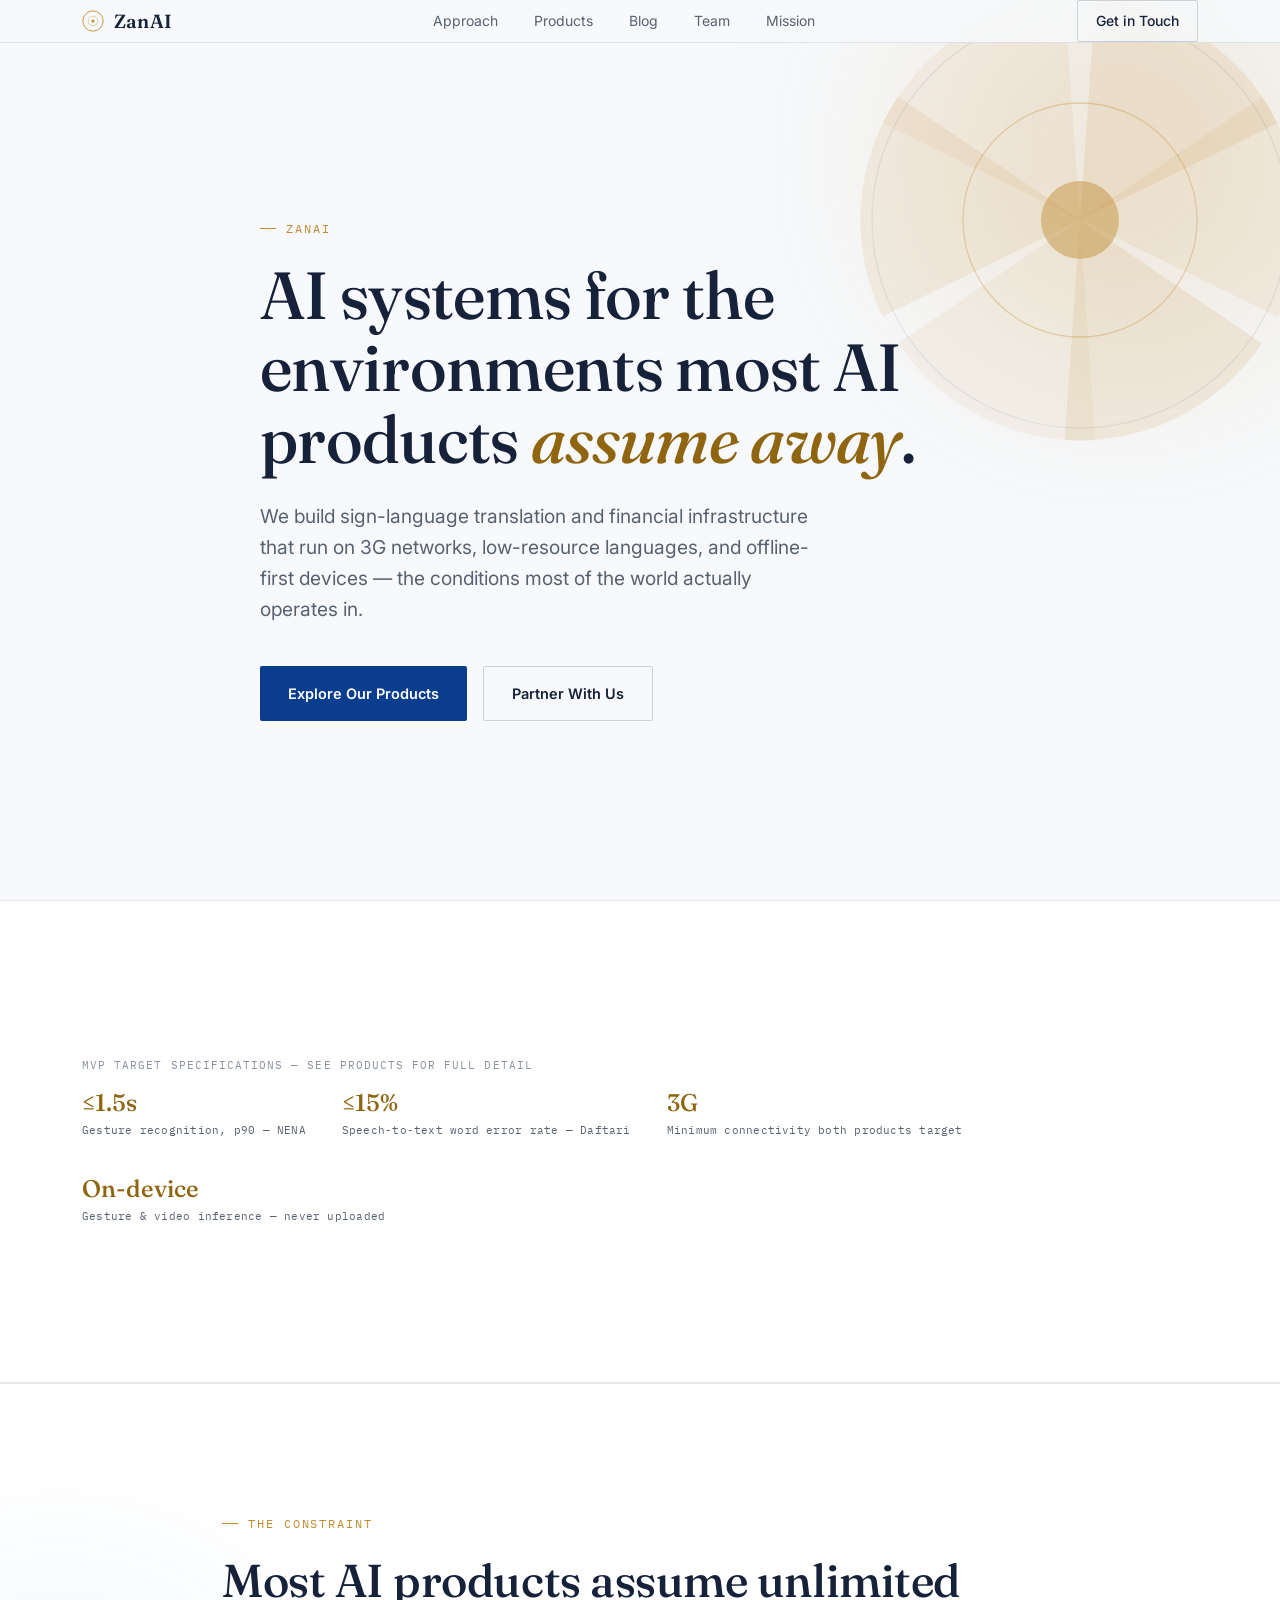
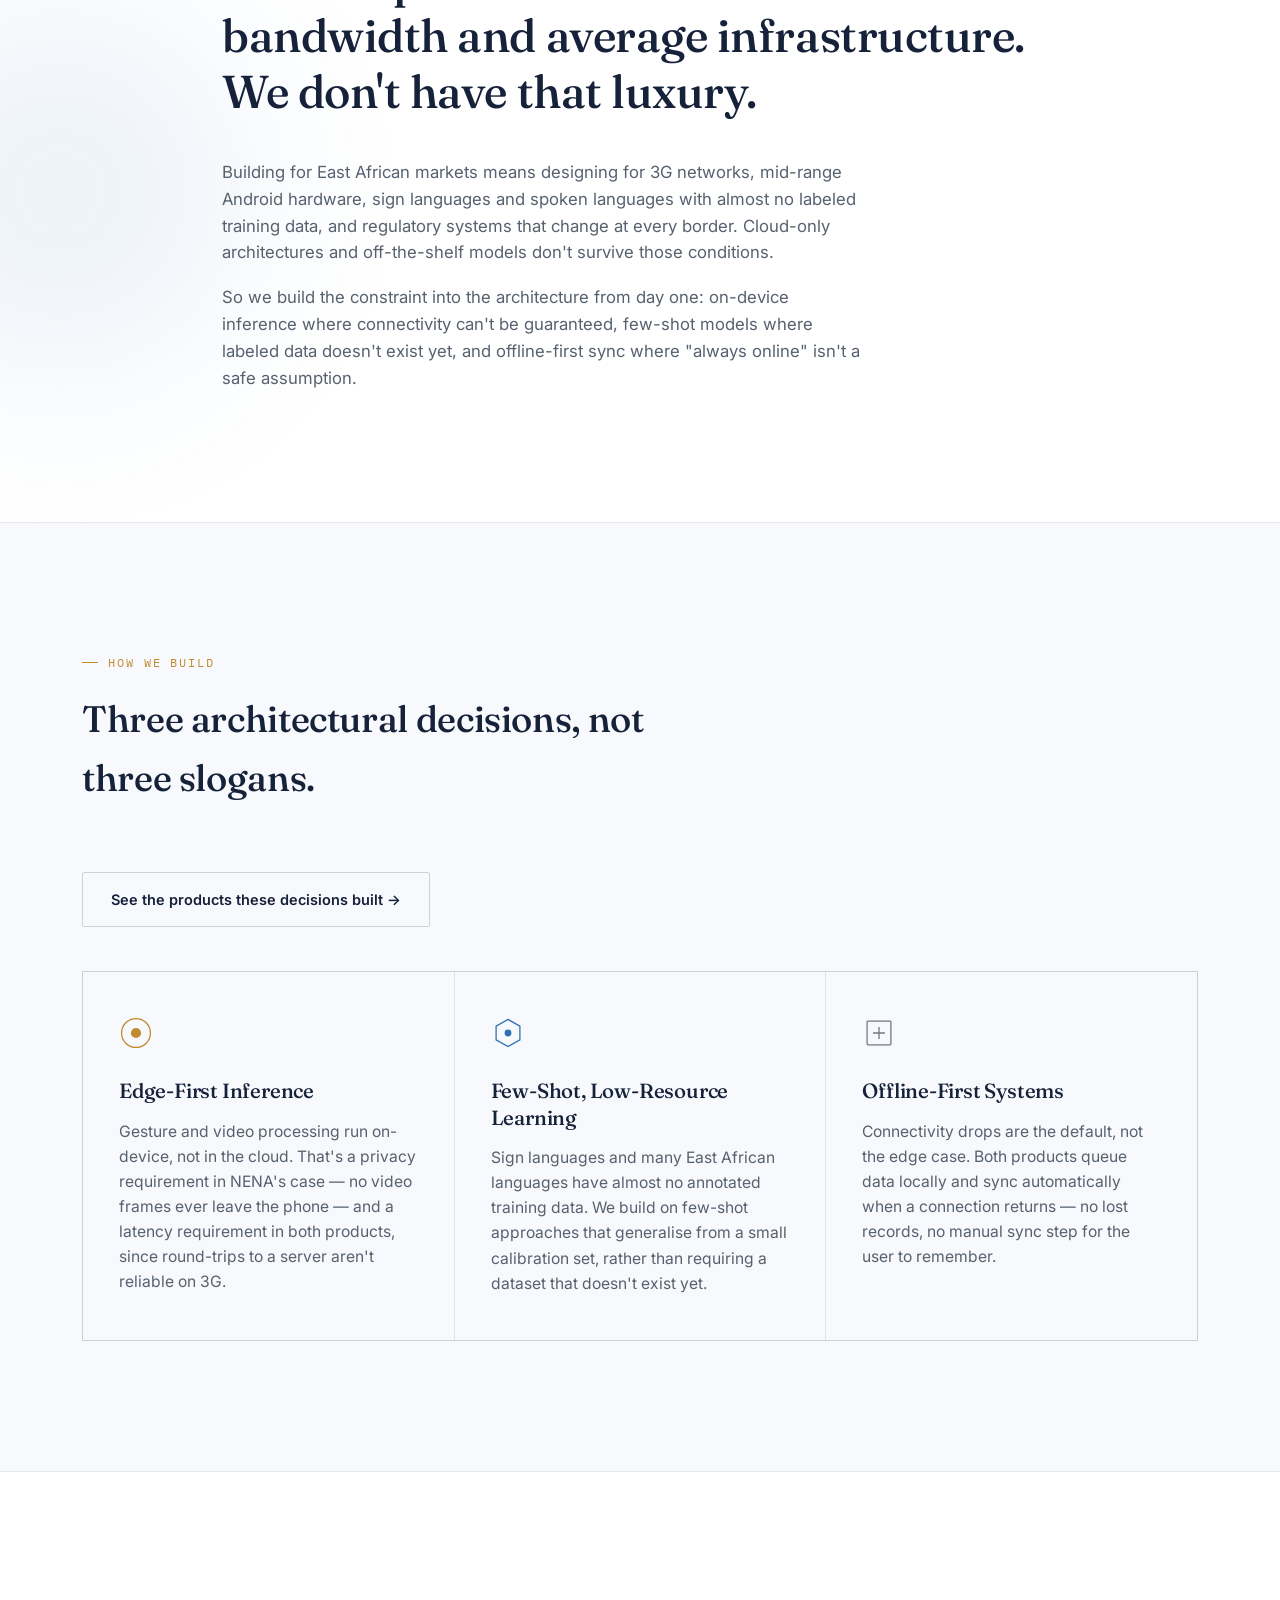
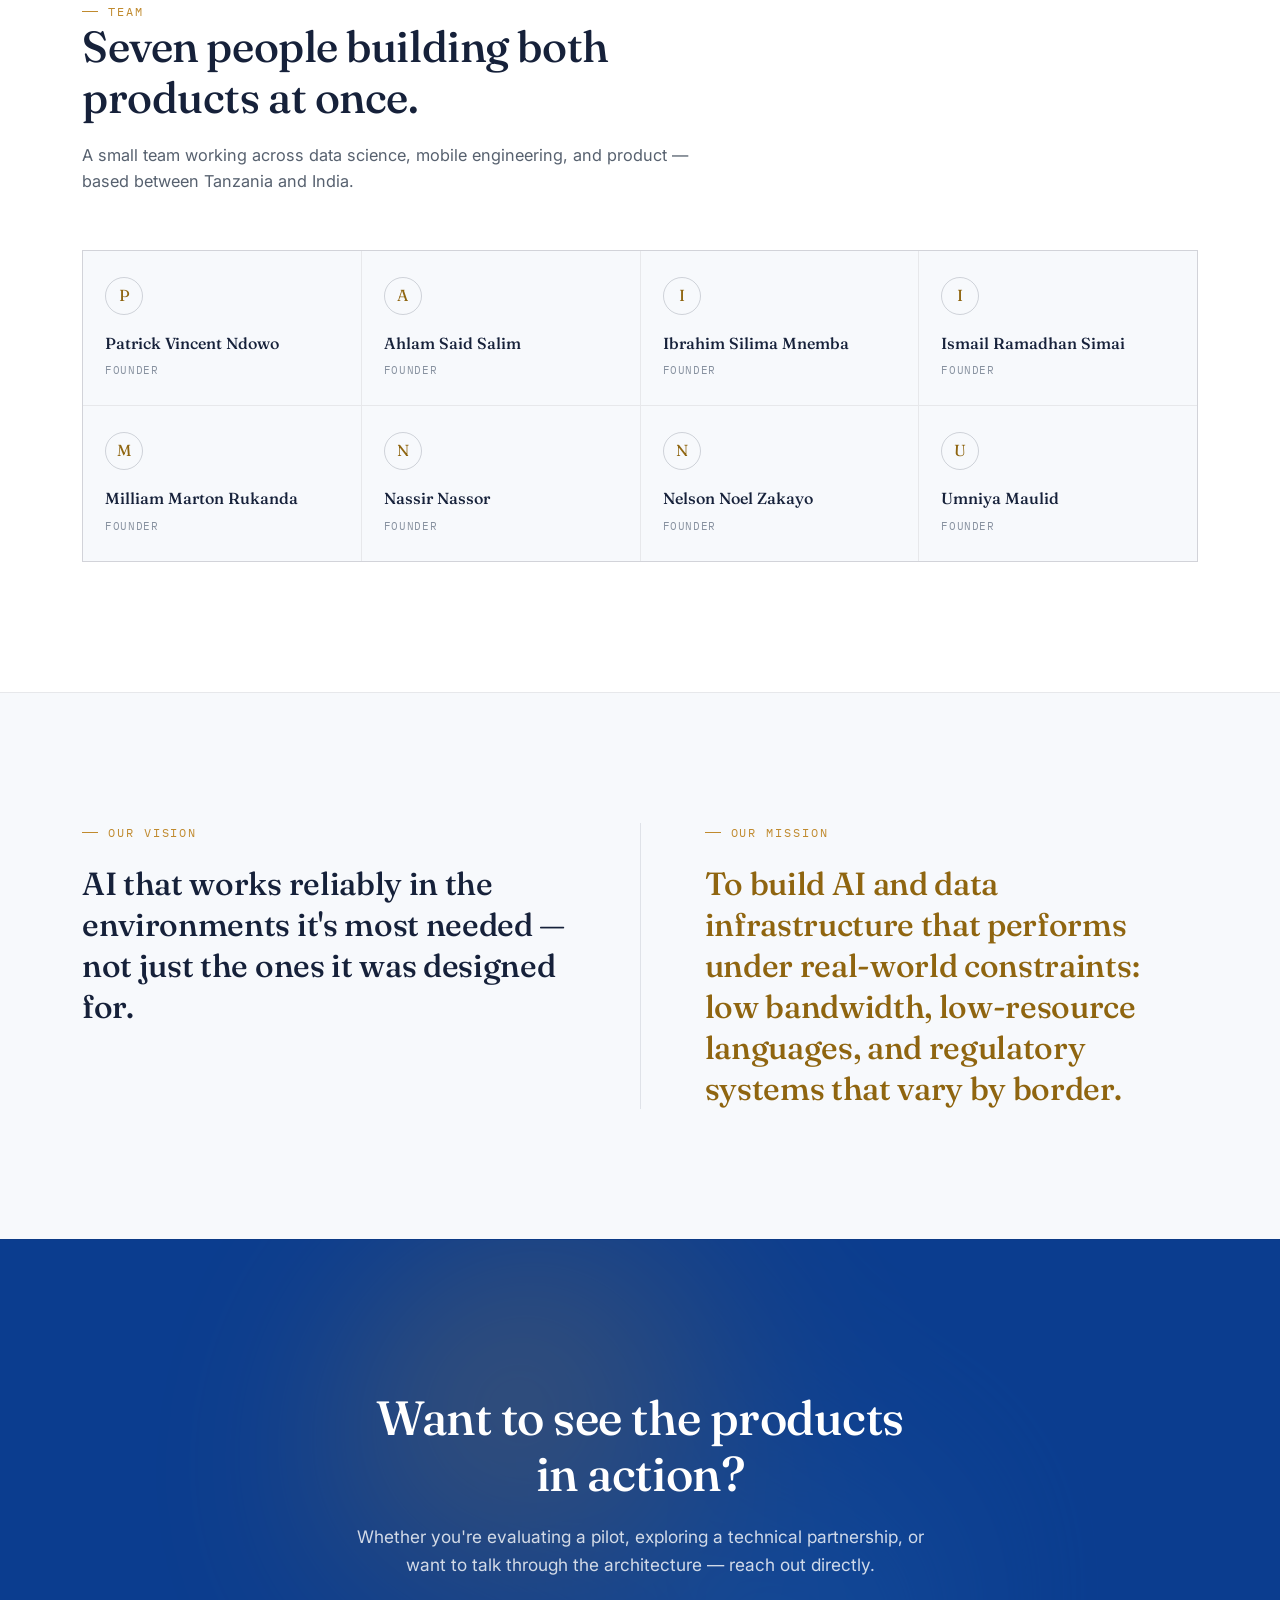
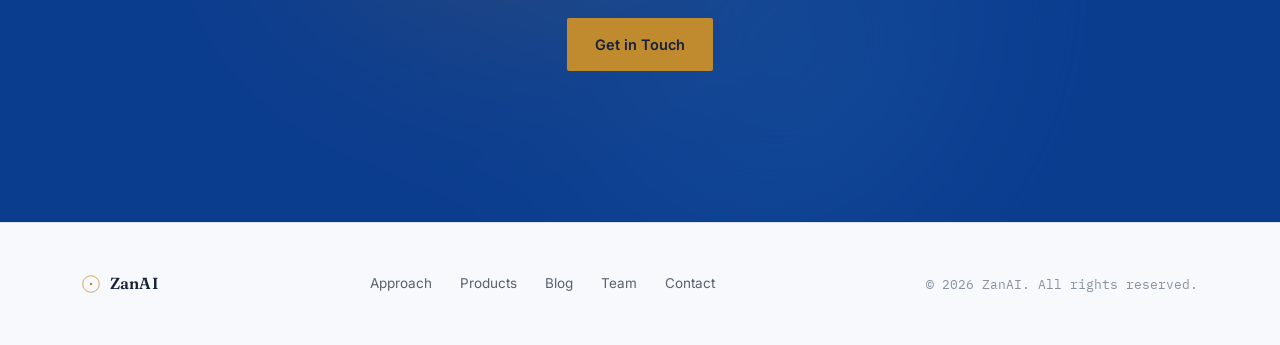
==== commit 37df5760: "Add team member Nassir Nassor to index.html" ====
--- a/index.html
+++ b/index.html
@@ -145,6 +145,7 @@
         <div class="team-card"><div class="initial">I</div><div class="name">Ibrahim Silima Mnemba</div><div class="role">Founder</div></div>
         <div class="team-card"><div class="initial">I</div><div class="name">Ismail Ramadhan Simai</div><div class="role">Founder</div></div>
         <div class="team-card"><div class="initial">M</div><div class="name">Milliam Marton Rukanda</div><div class="role">Founder</div></div>
+        <div class="team-card"><div class="initial">N</div><div class="name">Nassir Nassor</div><div class="role">Founder</div></div>
         <div class="team-card"><div class="initial">N</div><div class="name">Nelson Noel Zakayo</div><div class="role">Founder</div></div>
         <div class="team-card"><div class="initial">U</div><div class="name">Umniya Maulid</div><div class="role">Founder</div></div>
       </div>
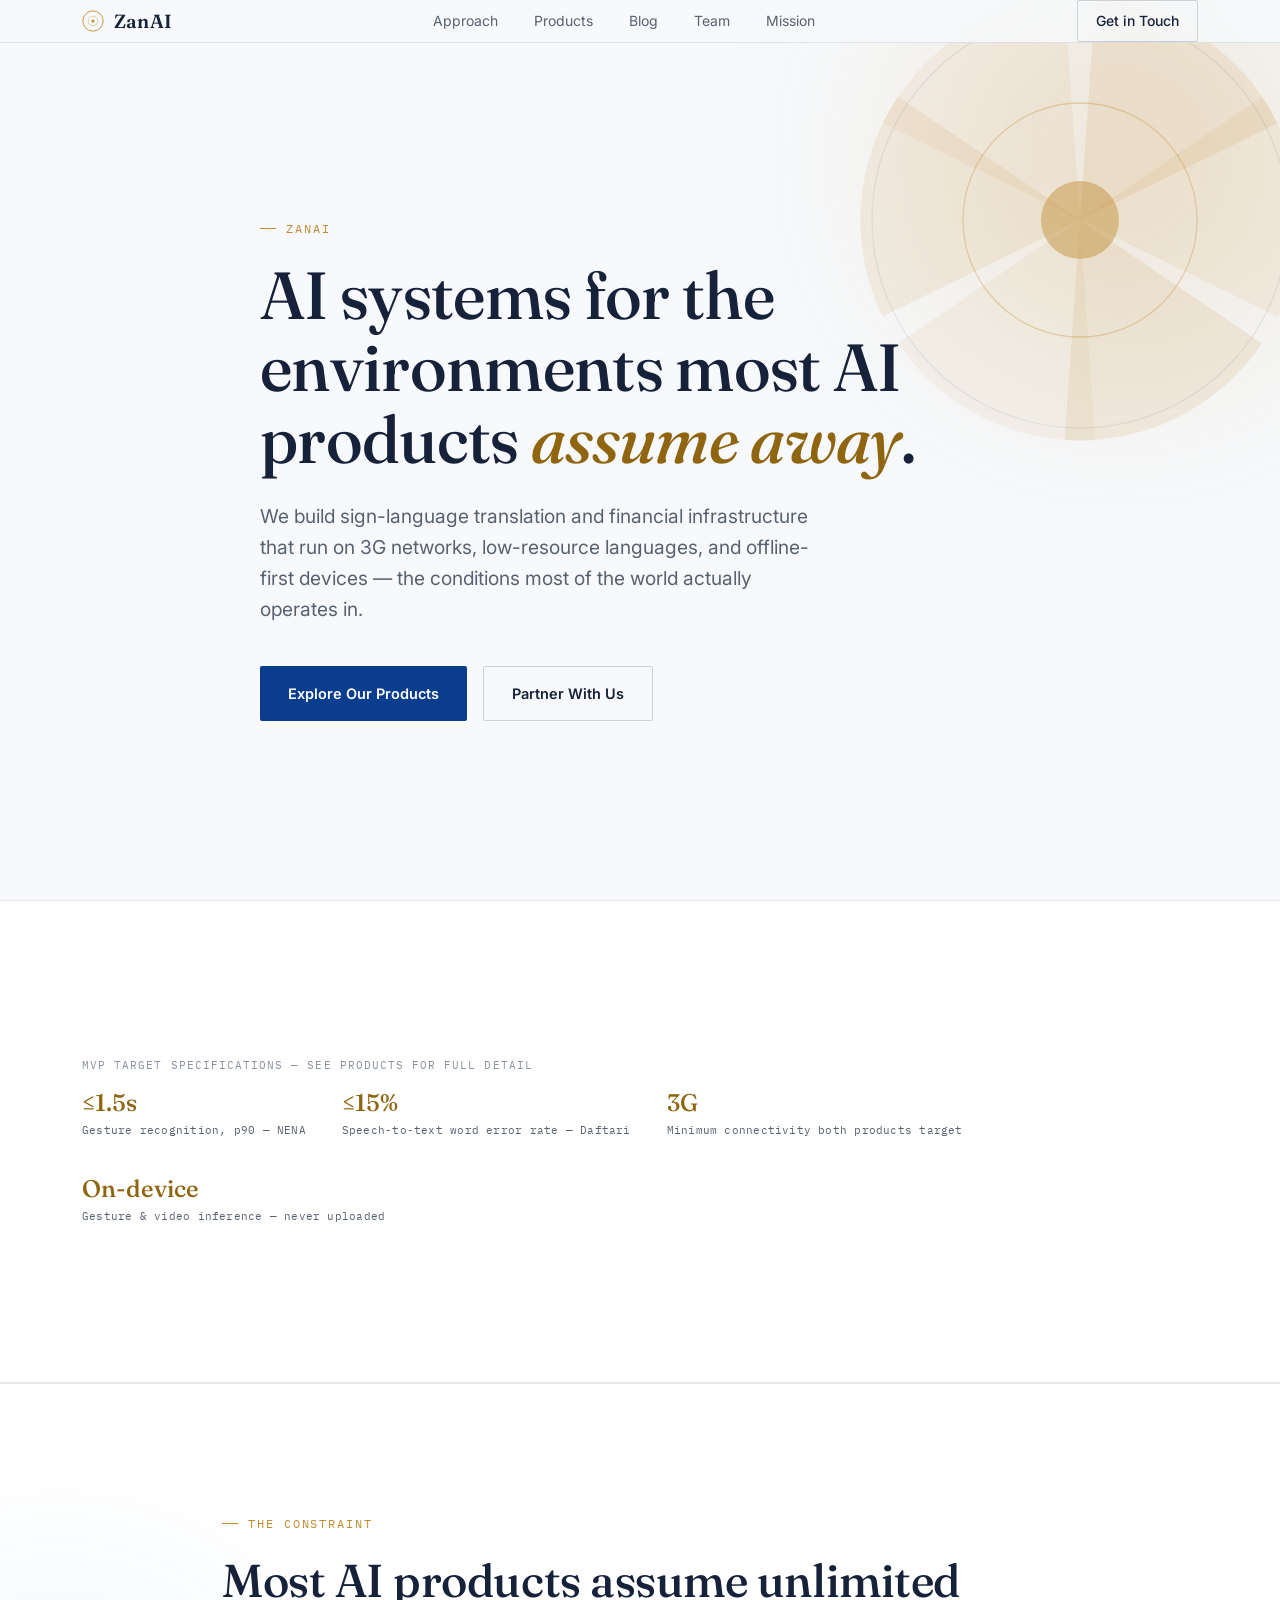
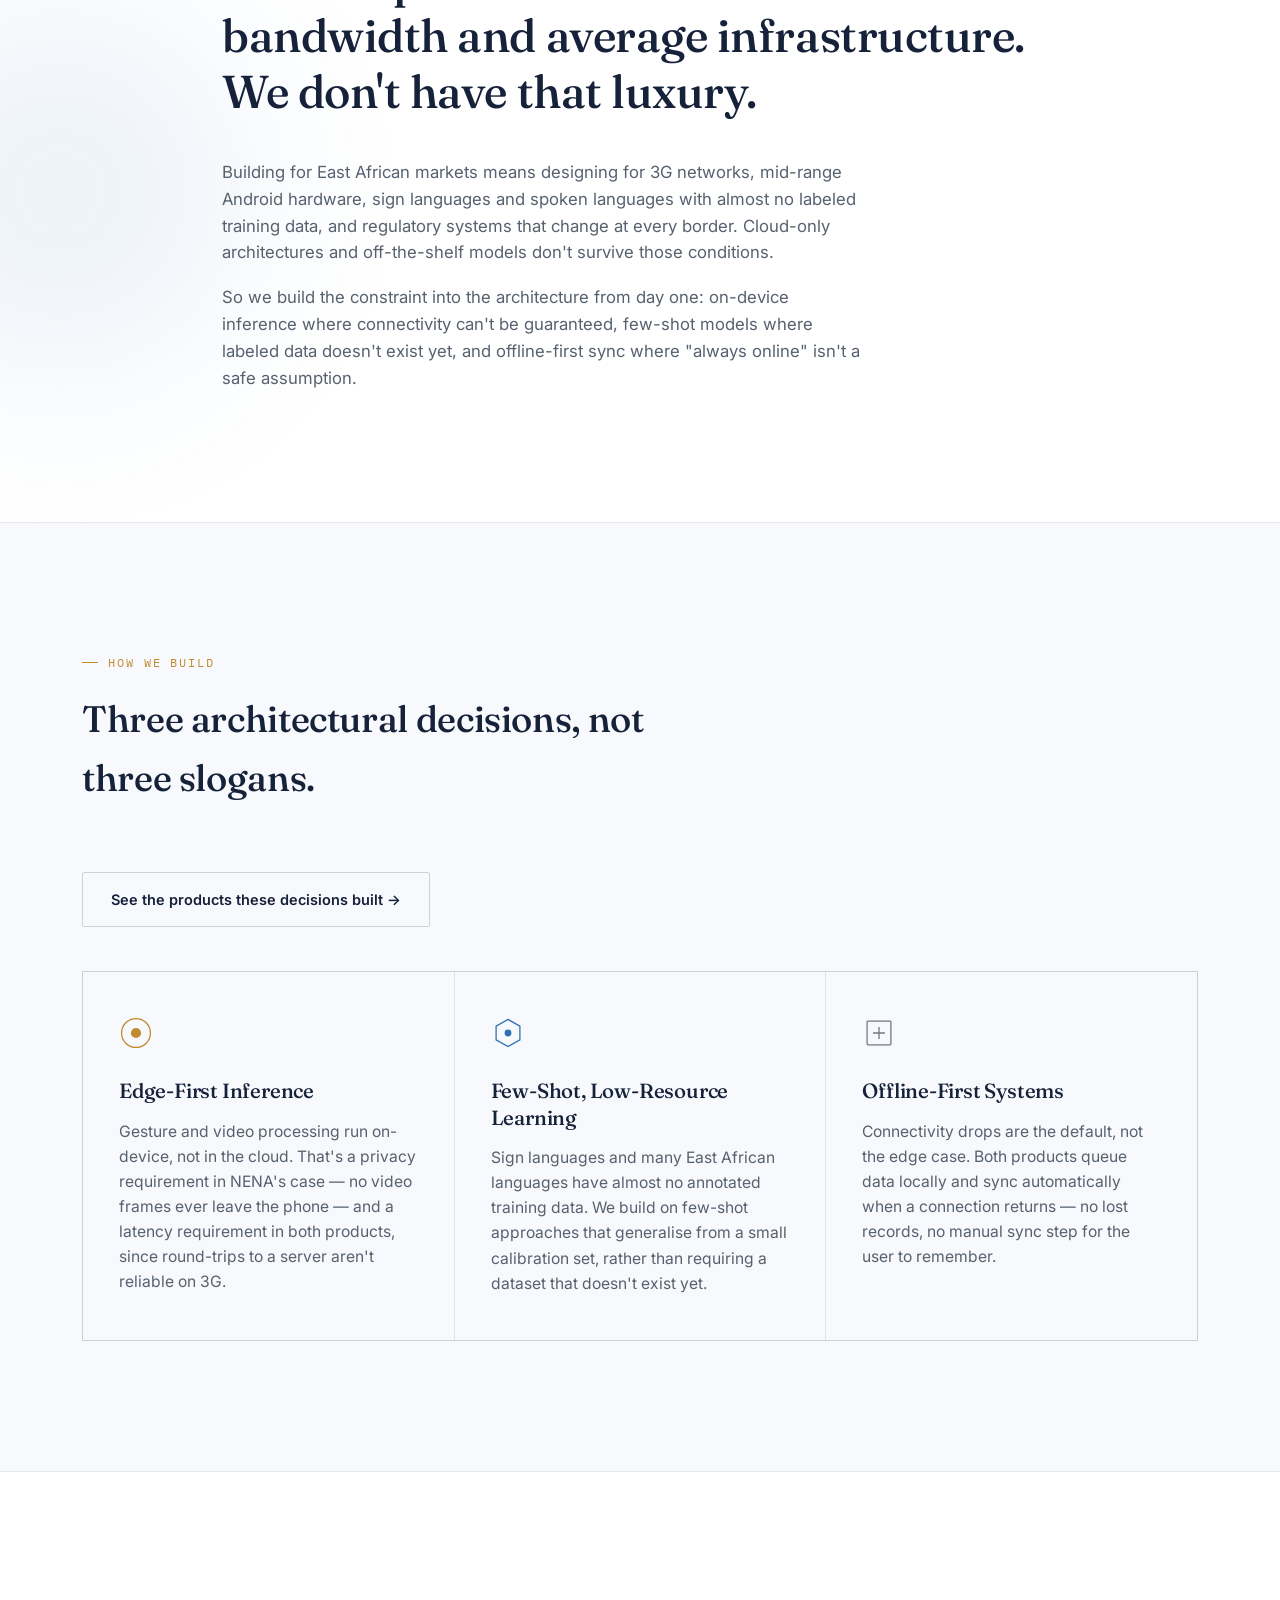
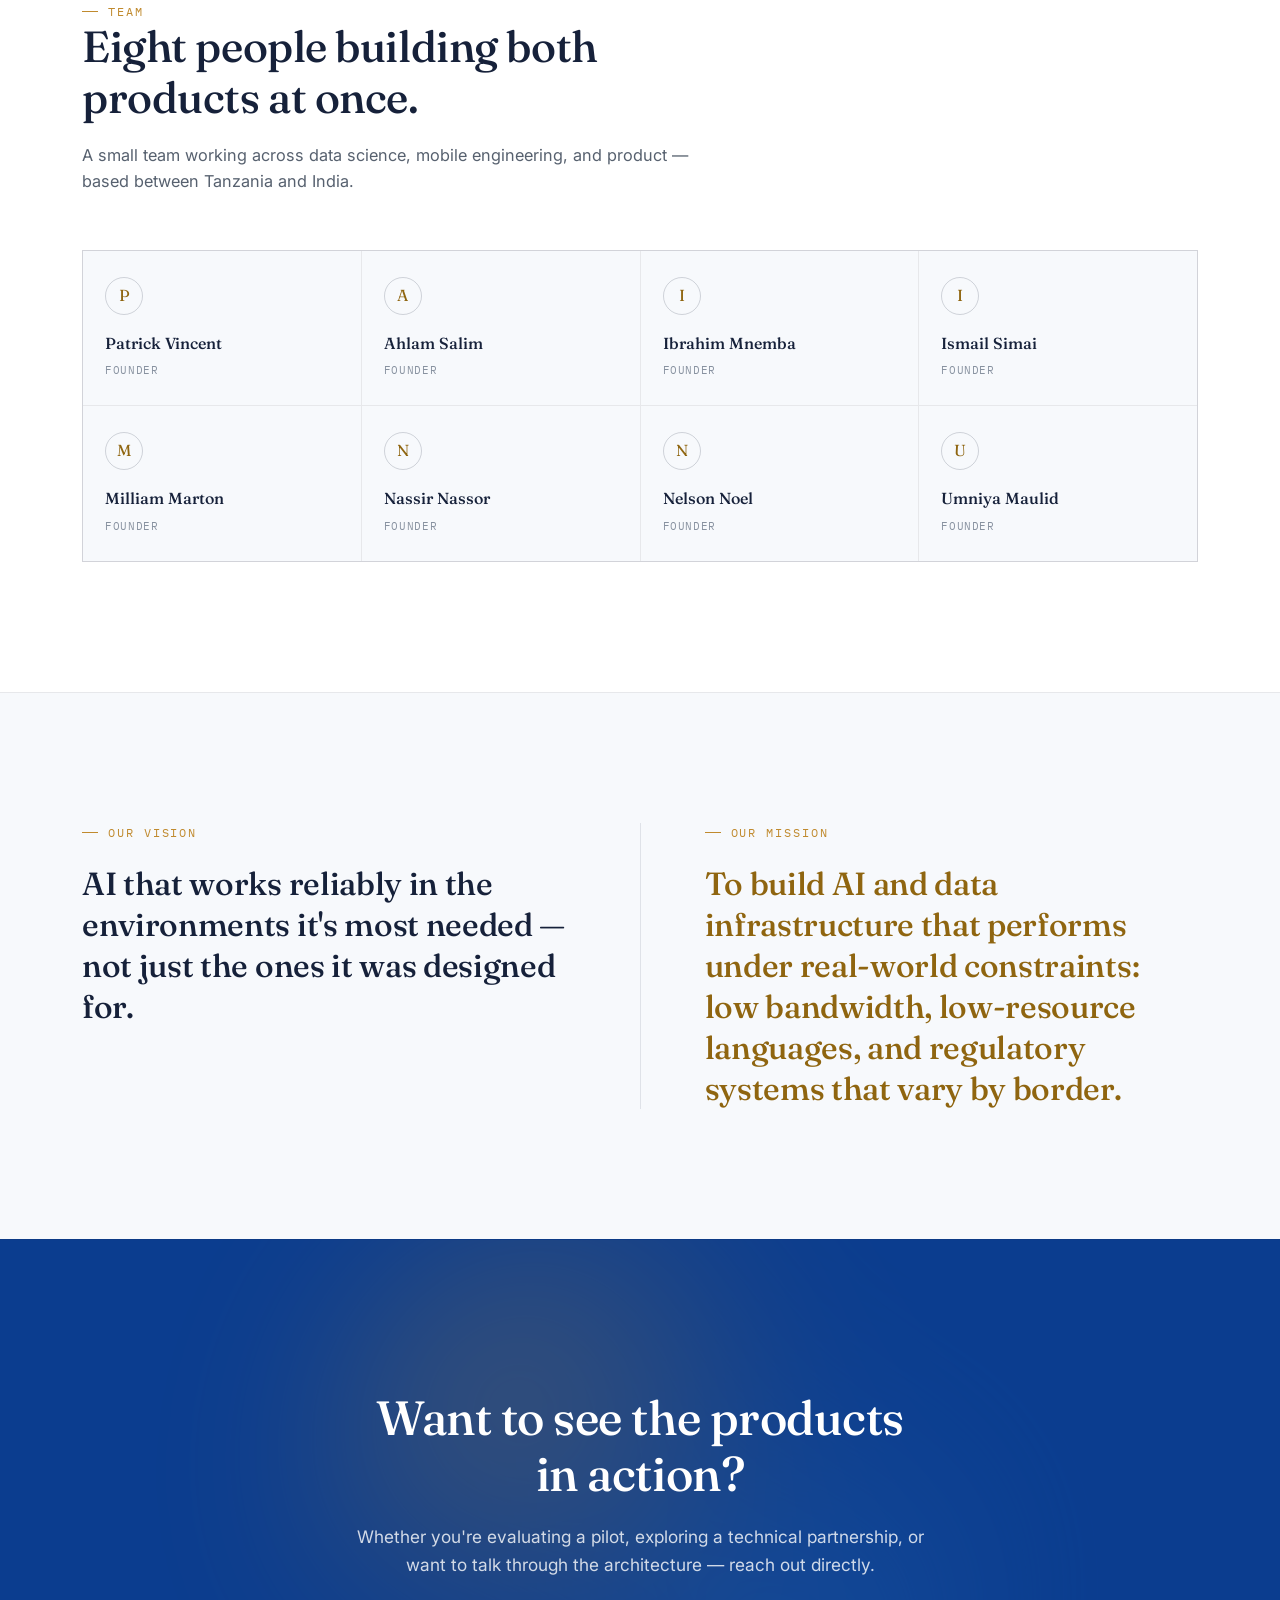
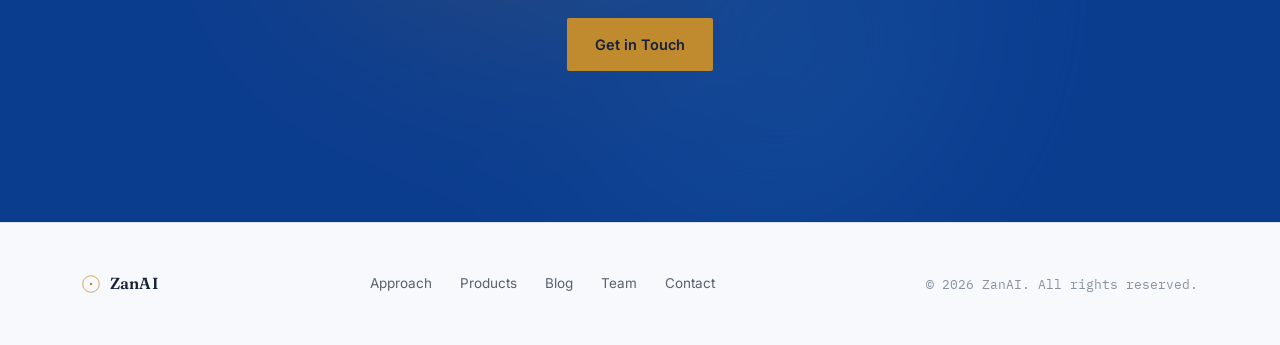
==== commit 3320de86: "Update index.html" ====
--- a/index.html
+++ b/index.html
@@ -136,17 +136,17 @@
     <div class="wrap">
       <div class="reveal" style="margin-bottom:56px;max-width:640px;">
         <div class="eyebrow">Team</div>
-        <h2>Seven people building both products at once.</h2>
+        <h2>Eight people building both products at once.</h2>
         <p style="color:var(--muted);font-size:1.02rem;margin-top:18px;">A small team working across data science, mobile engineering, and product — based between Tanzania and India.</p>
       </div>
       <div class="team-grid reveal">
-        <div class="team-card"><div class="initial">P</div><div class="name">Patrick Vincent Ndowo</div><div class="role">Founder</div></div>
-        <div class="team-card"><div class="initial">A</div><div class="name">Ahlam Said Salim</div><div class="role">Founder</div></div>
-        <div class="team-card"><div class="initial">I</div><div class="name">Ibrahim Silima Mnemba</div><div class="role">Founder</div></div>
-        <div class="team-card"><div class="initial">I</div><div class="name">Ismail Ramadhan Simai</div><div class="role">Founder</div></div>
-        <div class="team-card"><div class="initial">M</div><div class="name">Milliam Marton Rukanda</div><div class="role">Founder</div></div>
+        <div class="team-card"><div class="initial">P</div><div class="name">Patrick Vincent</div><div class="role">Founder</div></div>
+        <div class="team-card"><div class="initial">A</div><div class="name">Ahlam Salim</div><div class="role">Founder</div></div>
+        <div class="team-card"><div class="initial">I</div><div class="name">Ibrahim Mnemba</div><div class="role">Founder</div></div>
+        <div class="team-card"><div class="initial">I</div><div class="name">Ismail Simai</div><div class="role">Founder</div></div>
+        <div class="team-card"><div class="initial">M</div><div class="name">Milliam Marton</div><div class="role">Founder</div></div>
         <div class="team-card"><div class="initial">N</div><div class="name">Nassir Nassor</div><div class="role">Founder</div></div>
-        <div class="team-card"><div class="initial">N</div><div class="name">Nelson Noel Zakayo</div><div class="role">Founder</div></div>
+        <div class="team-card"><div class="initial">N</div><div class="name">Nelson Noel</div><div class="role">Founder</div></div>
         <div class="team-card"><div class="initial">U</div><div class="name">Umniya Maulid</div><div class="role">Founder</div></div>
       </div>
     </div>
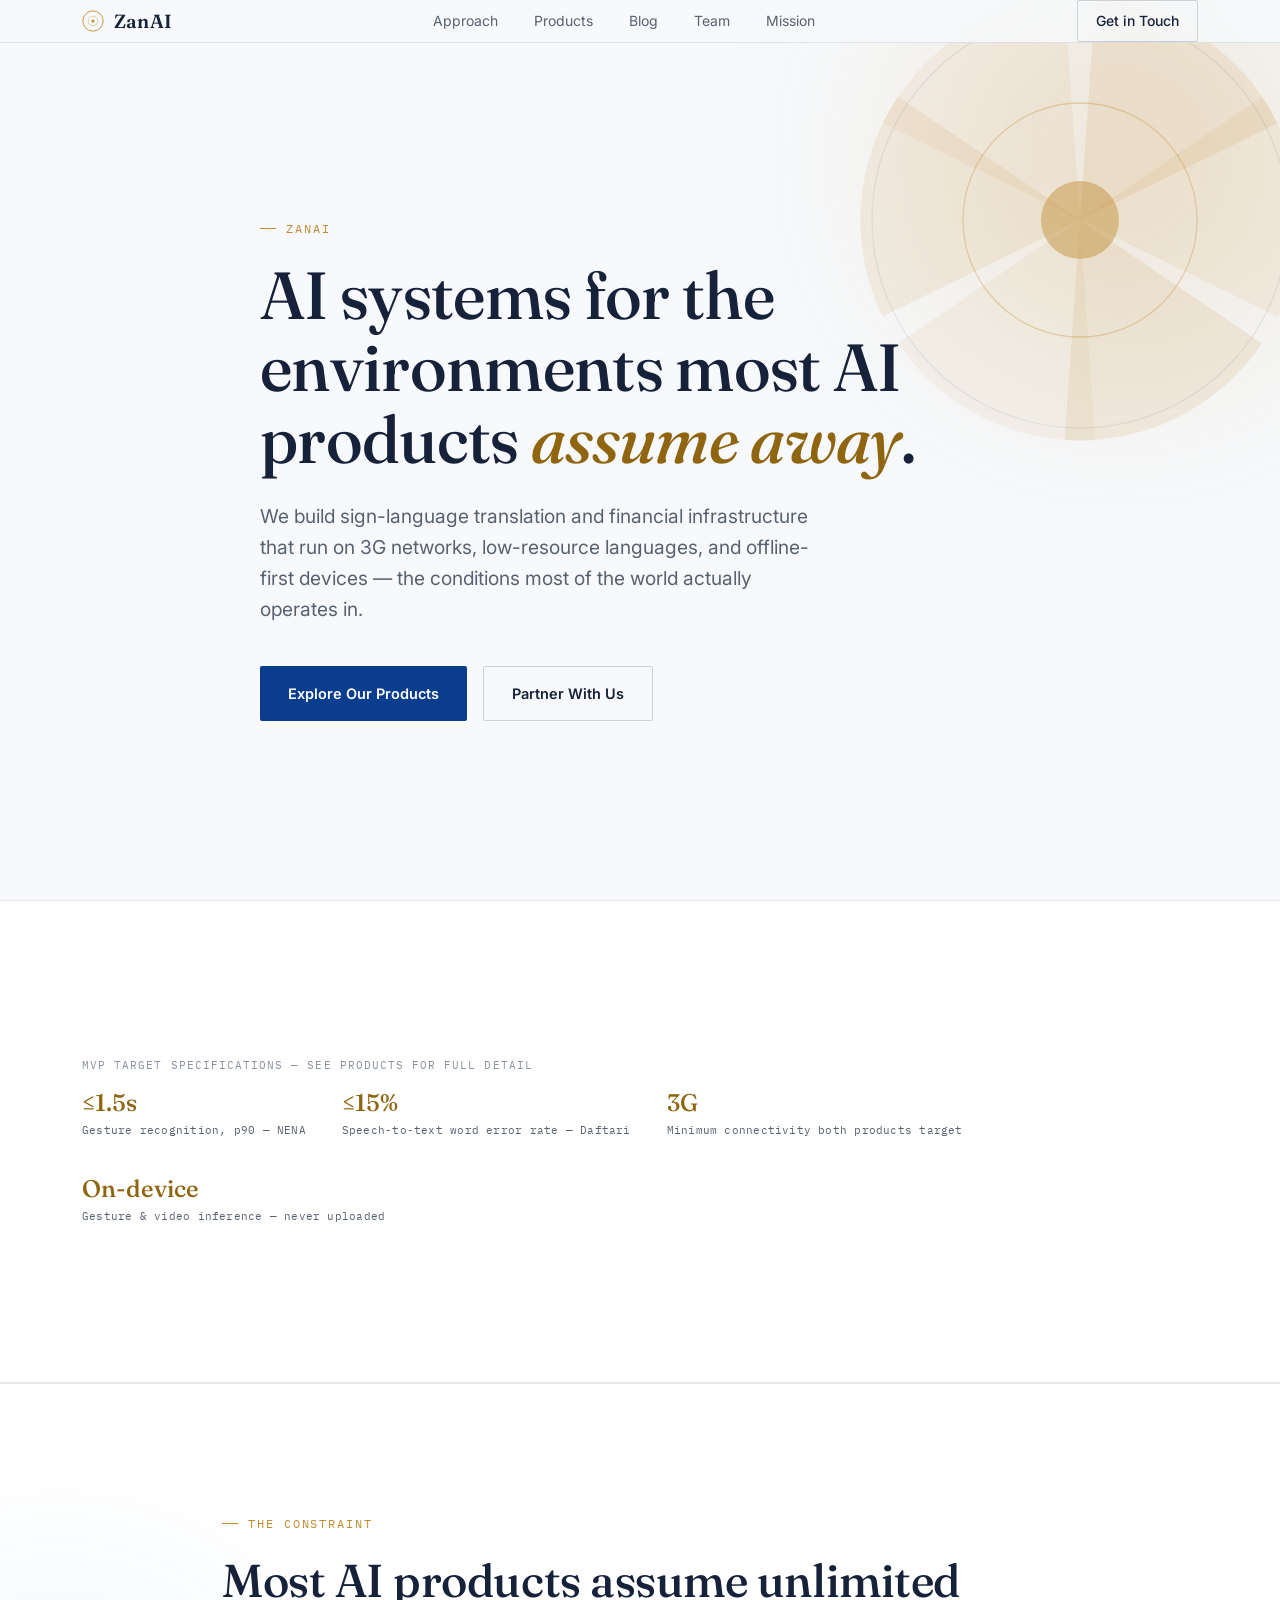
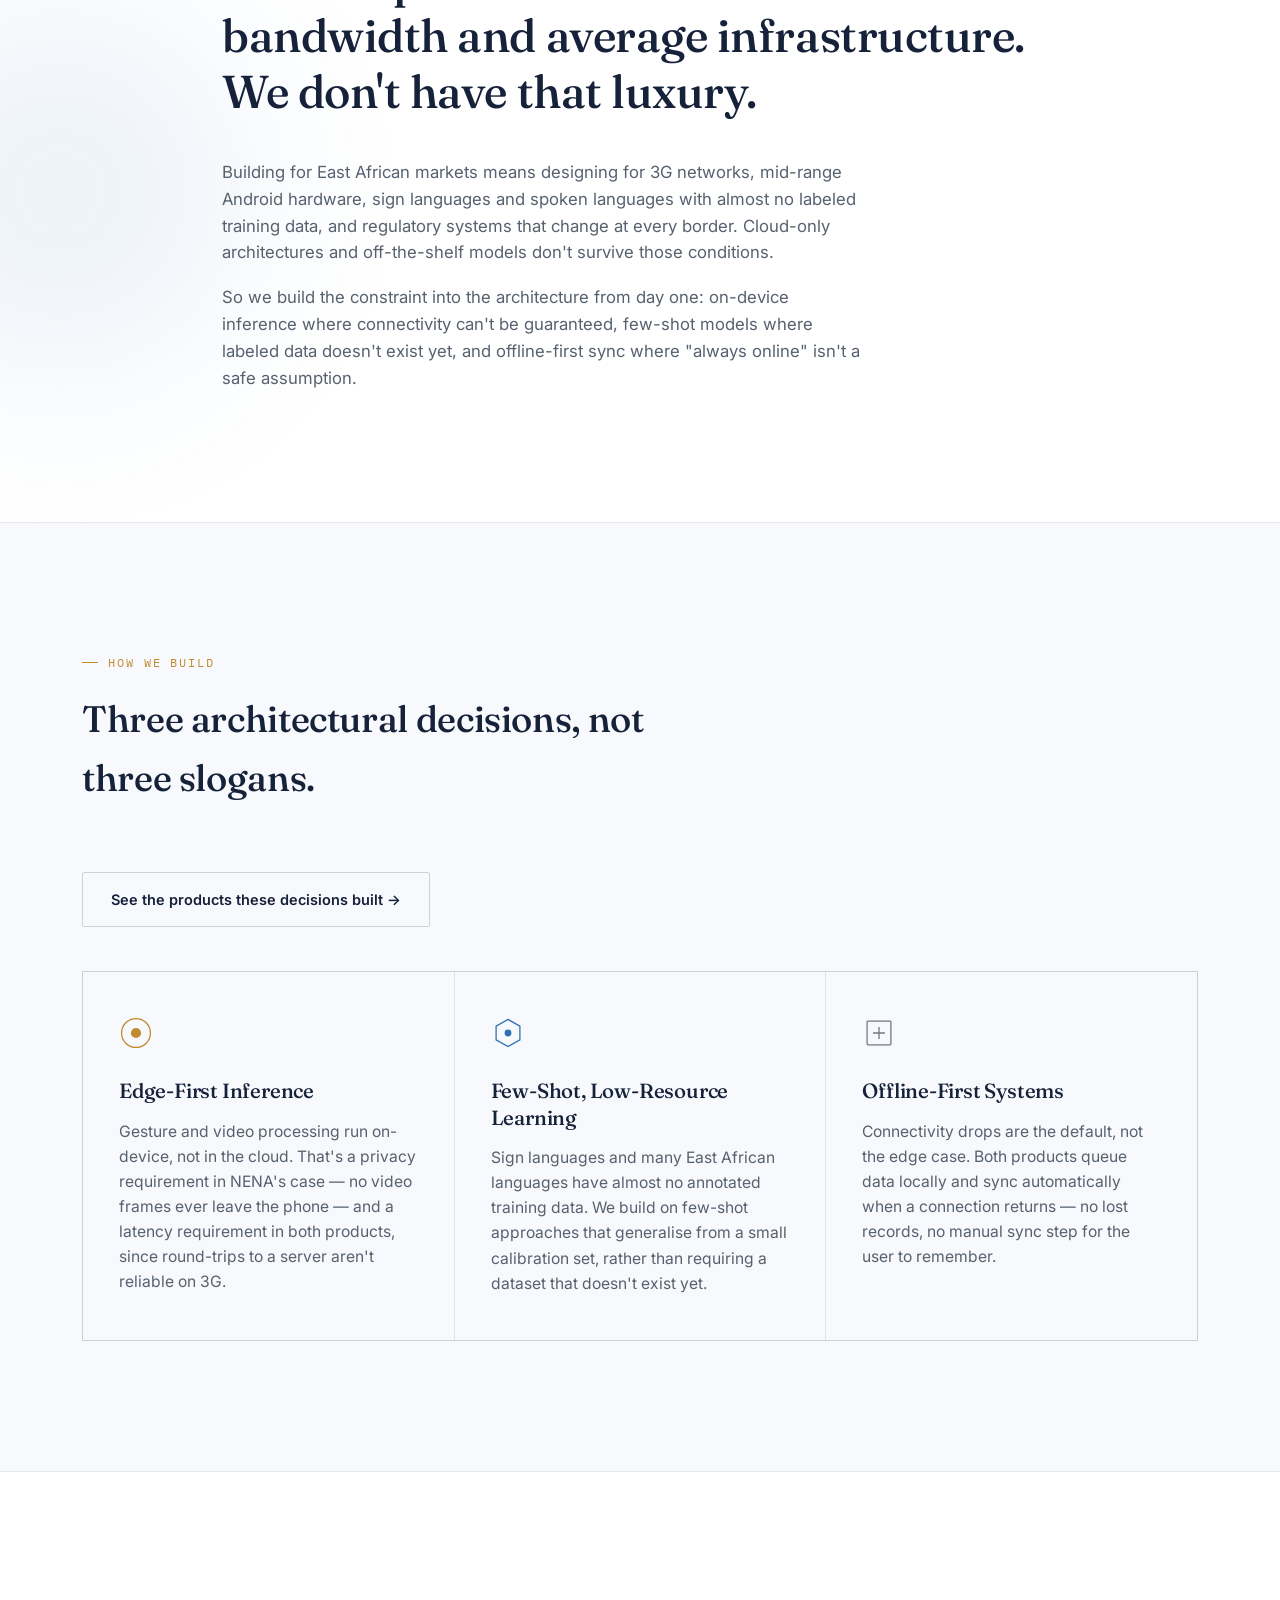
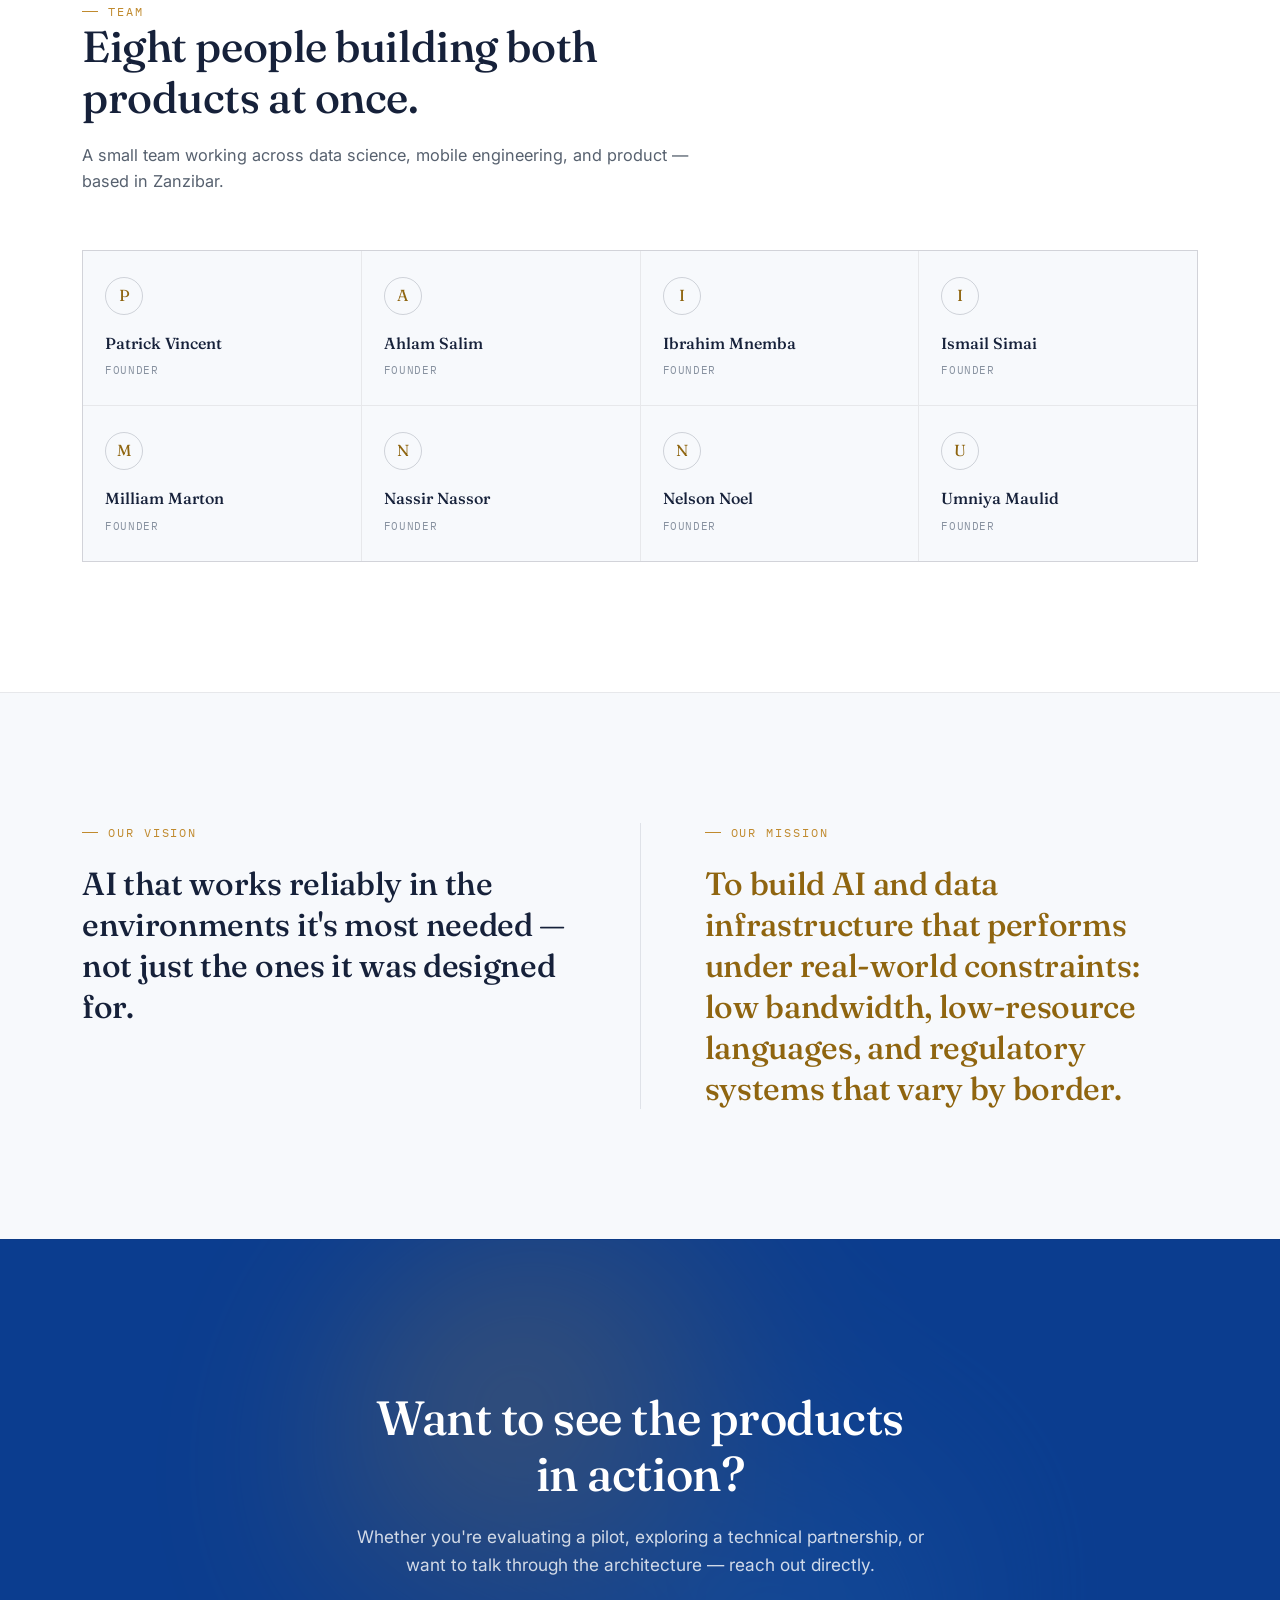
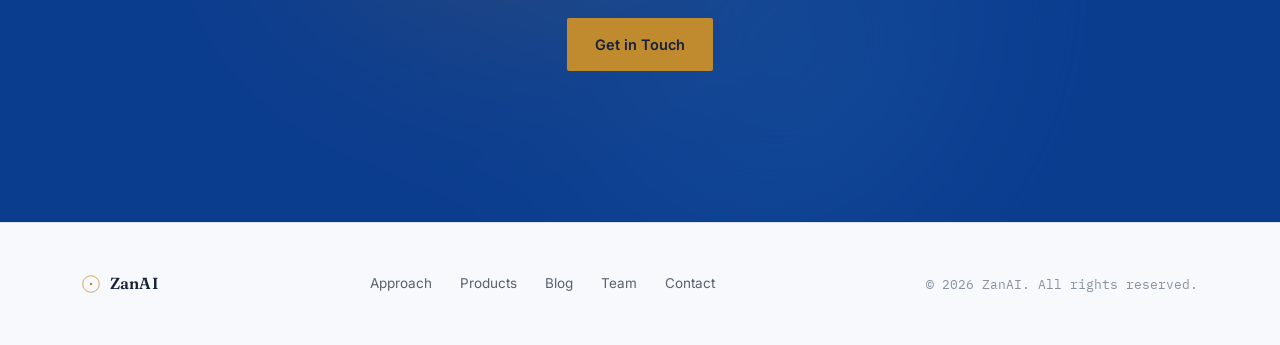
==== commit f68edf8d: "Update index.html" ====
--- a/index.html
+++ b/index.html
@@ -137,7 +137,7 @@
       <div class="reveal" style="margin-bottom:56px;max-width:640px;">
         <div class="eyebrow">Team</div>
         <h2>Eight people building both products at once.</h2>
-        <p style="color:var(--muted);font-size:1.02rem;margin-top:18px;">A small team working across data science, mobile engineering, and product — based between Tanzania and India.</p>
+        <p style="color:var(--muted);font-size:1.02rem;margin-top:18px;">A small team working across data science, mobile engineering, and product — based in Zanzibar.</p>
       </div>
       <div class="team-grid reveal">
         <div class="team-card"><div class="initial">P</div><div class="name">Patrick Vincent</div><div class="role">Founder</div></div>
